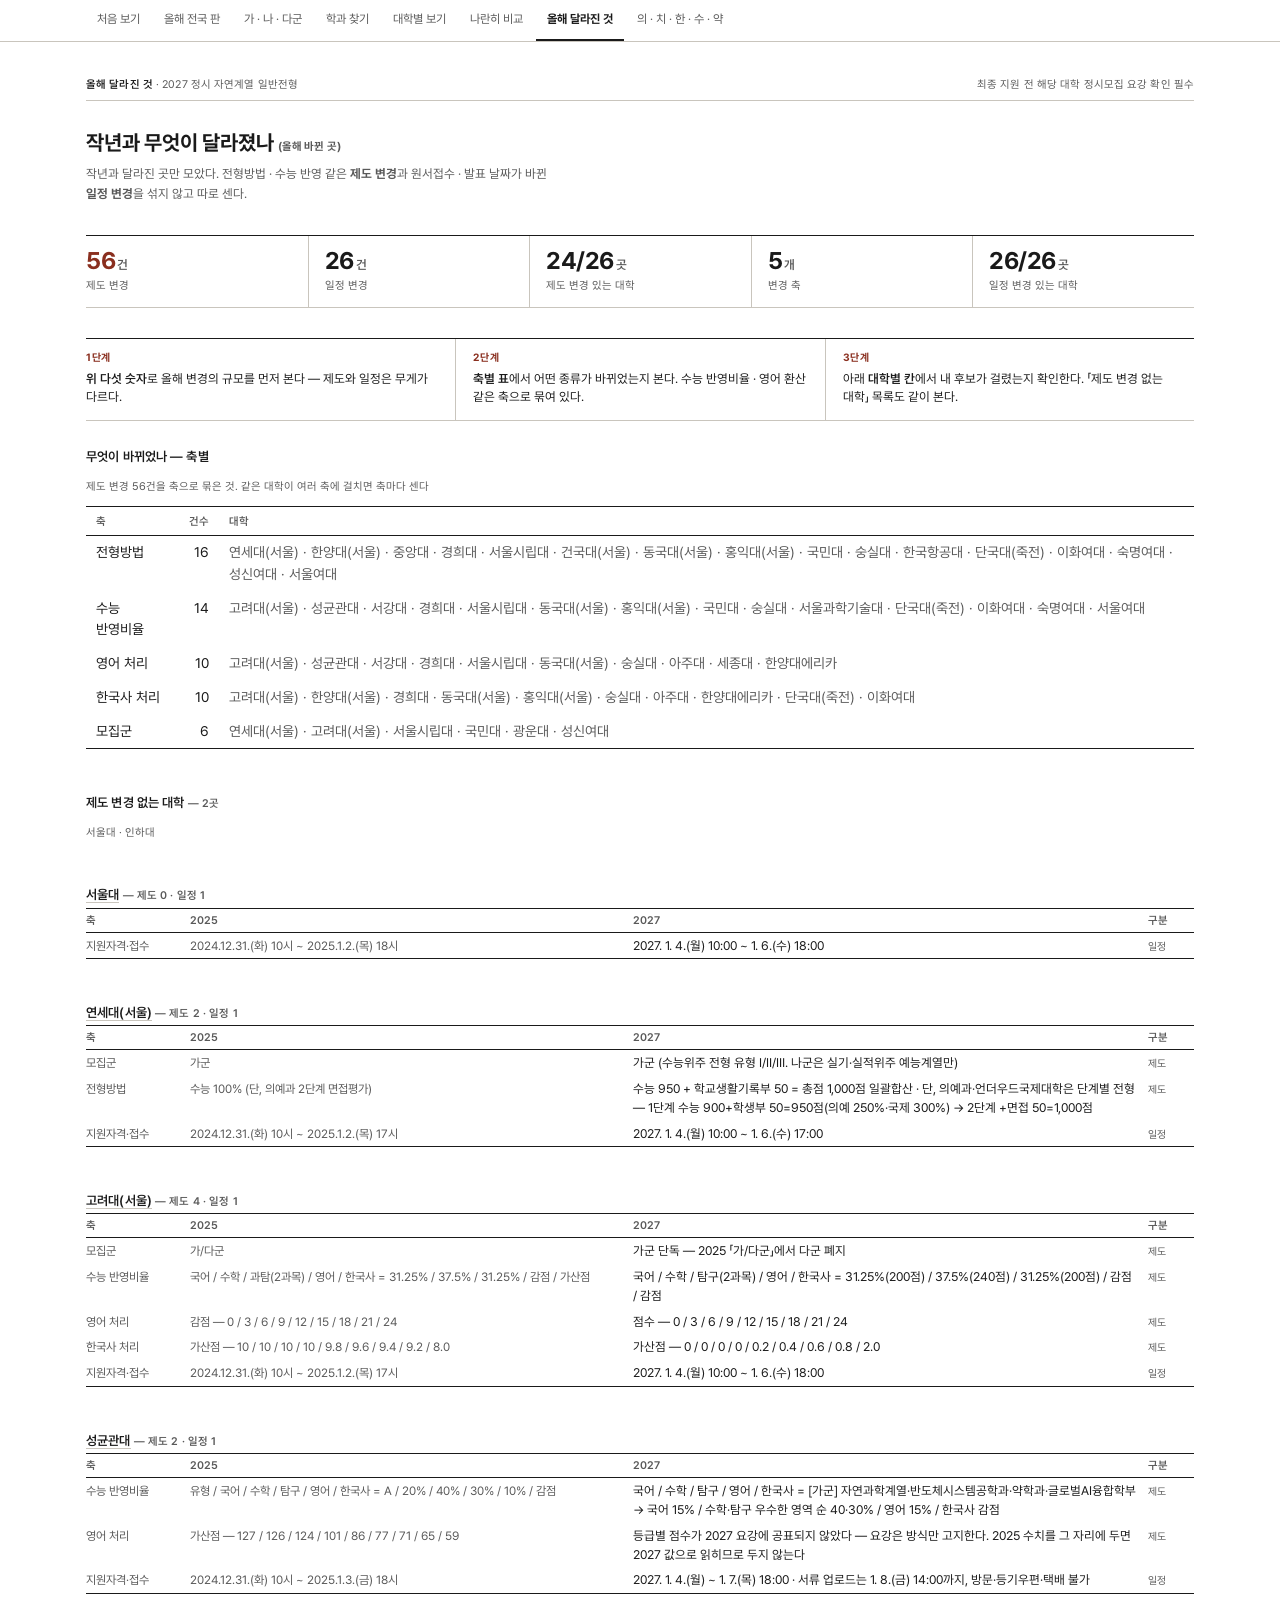
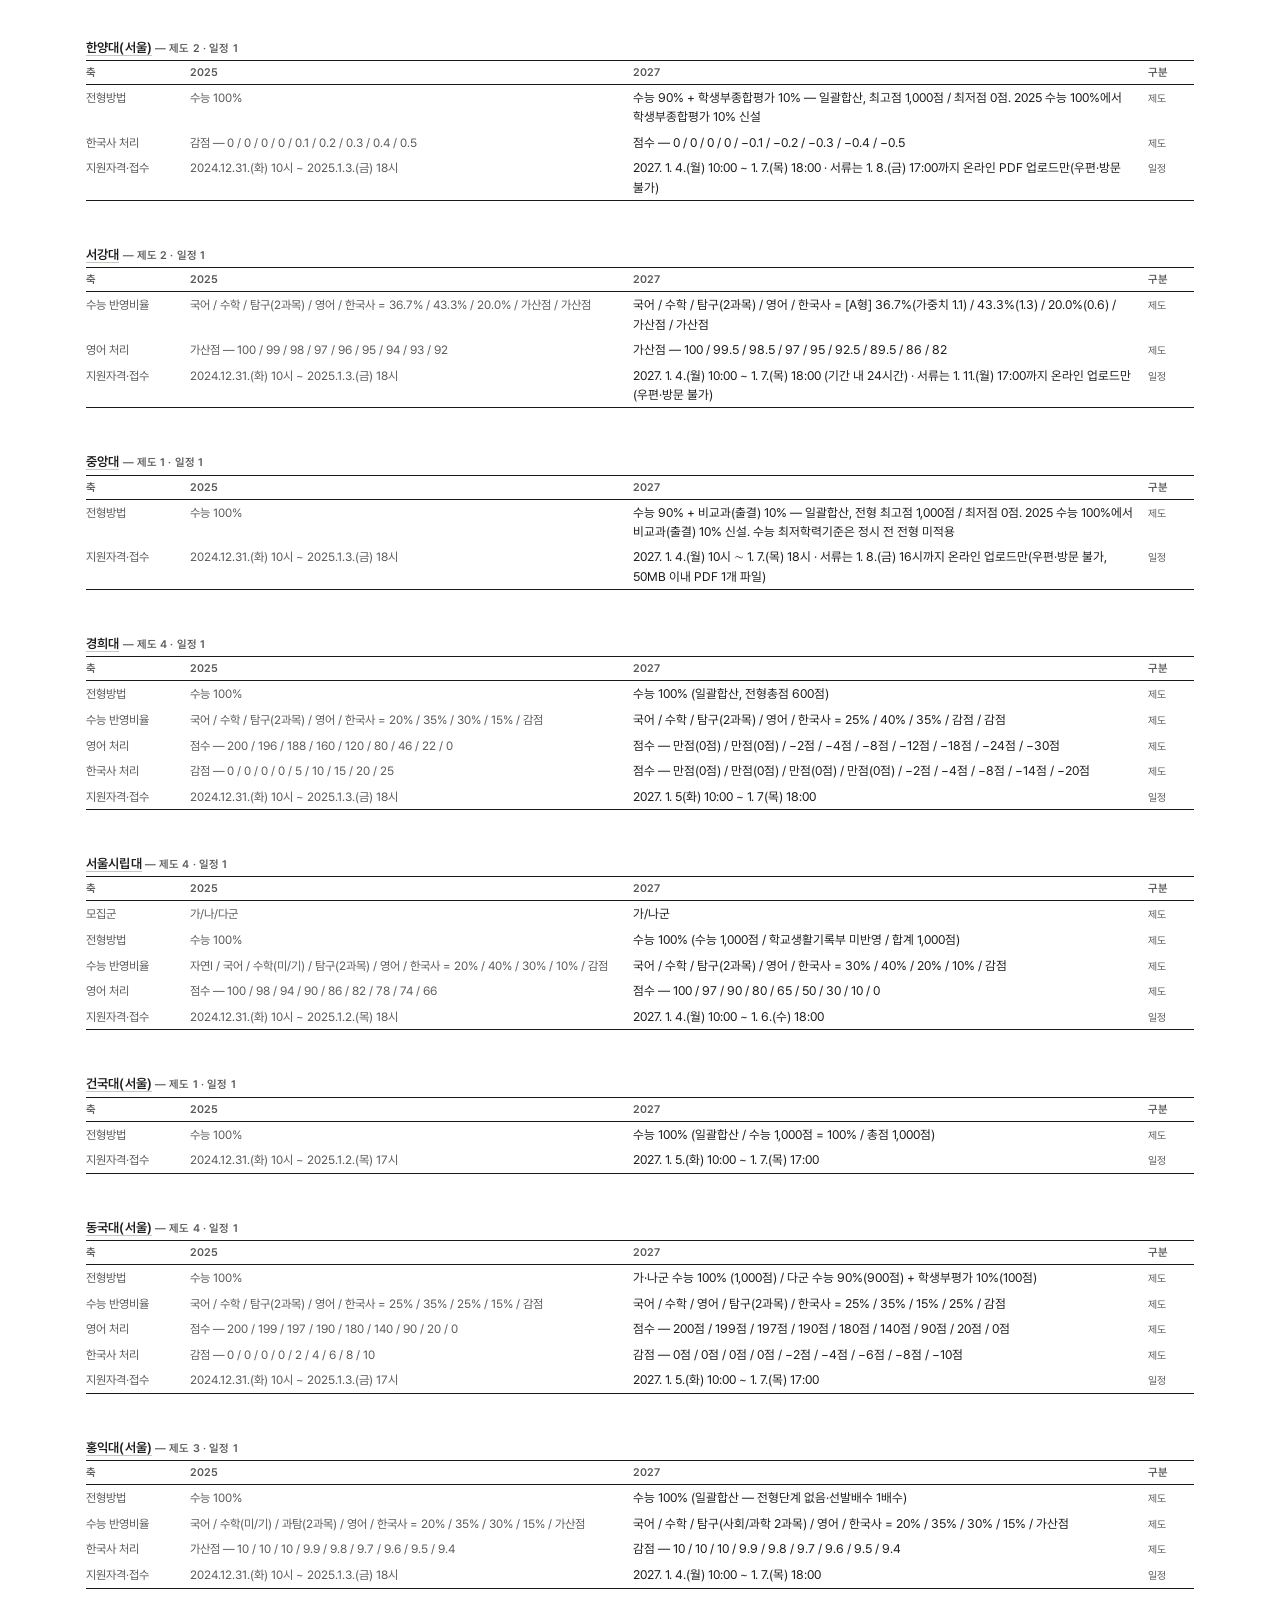
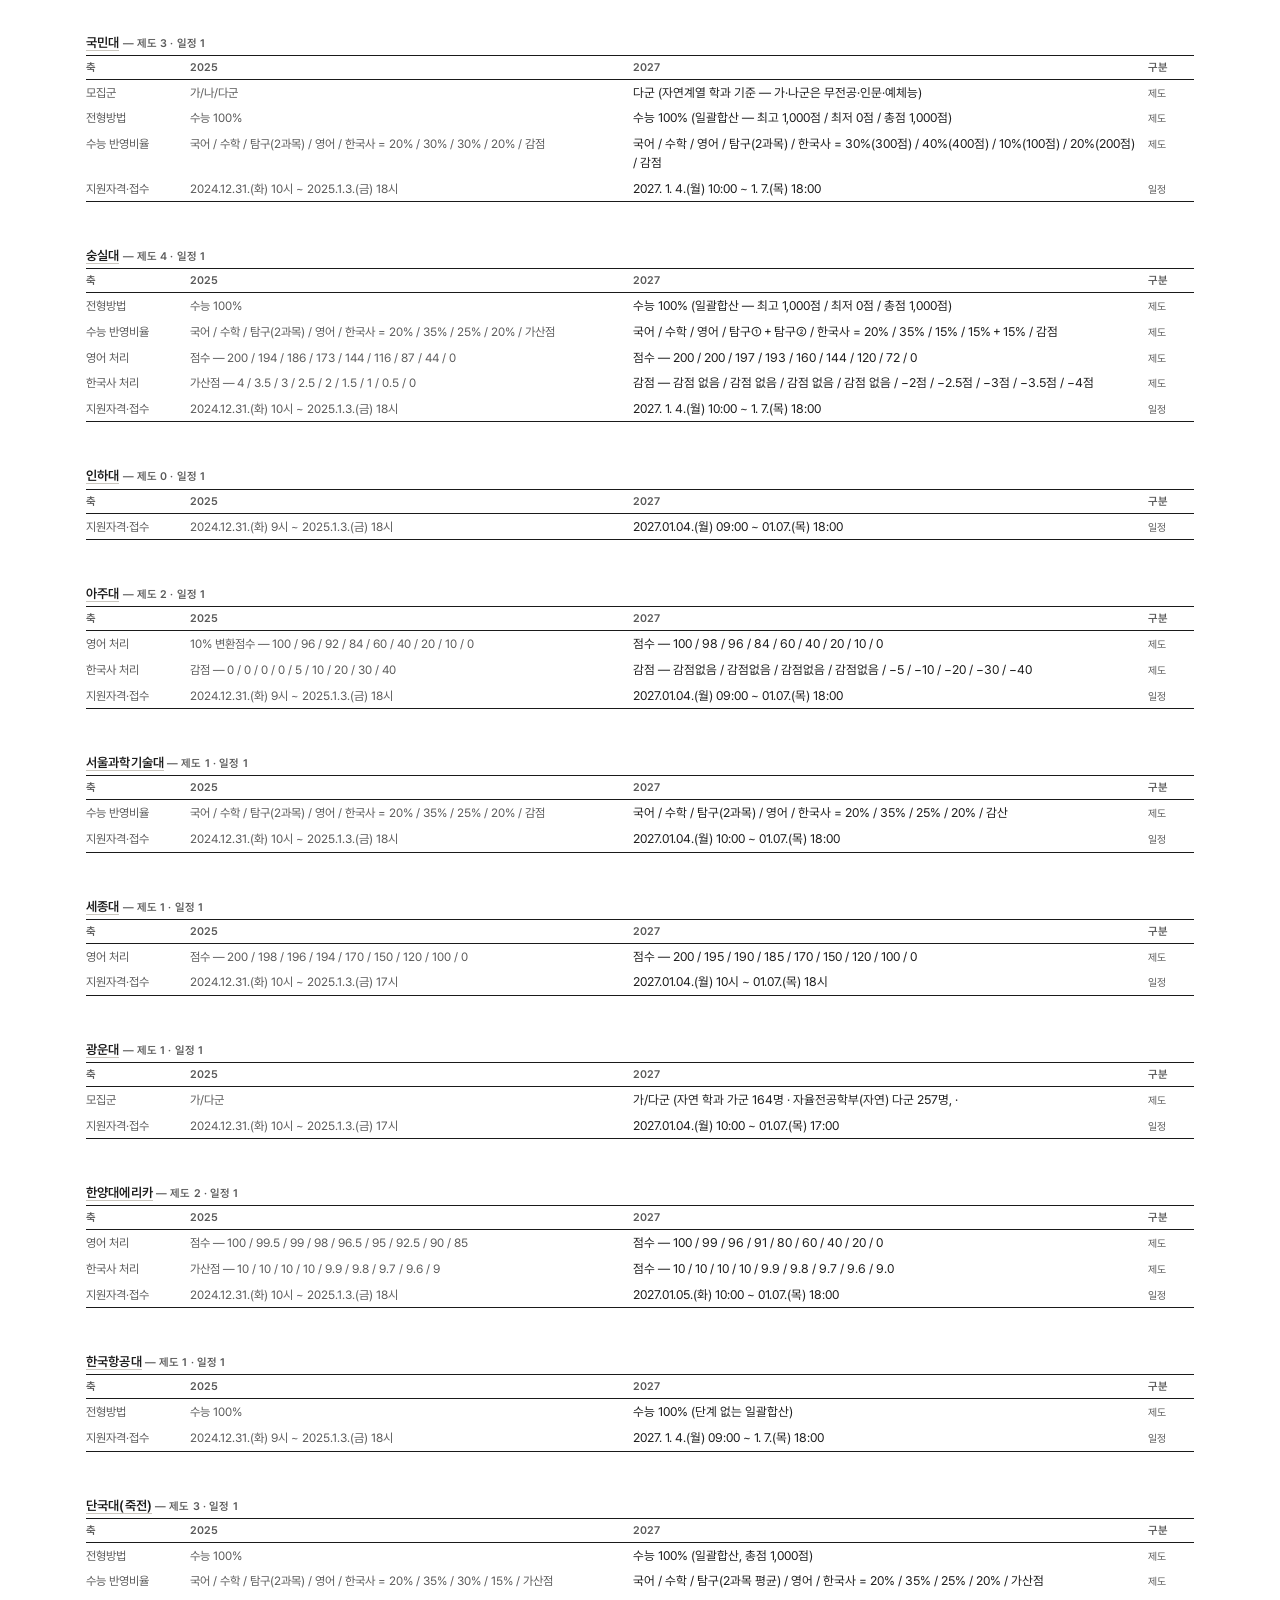
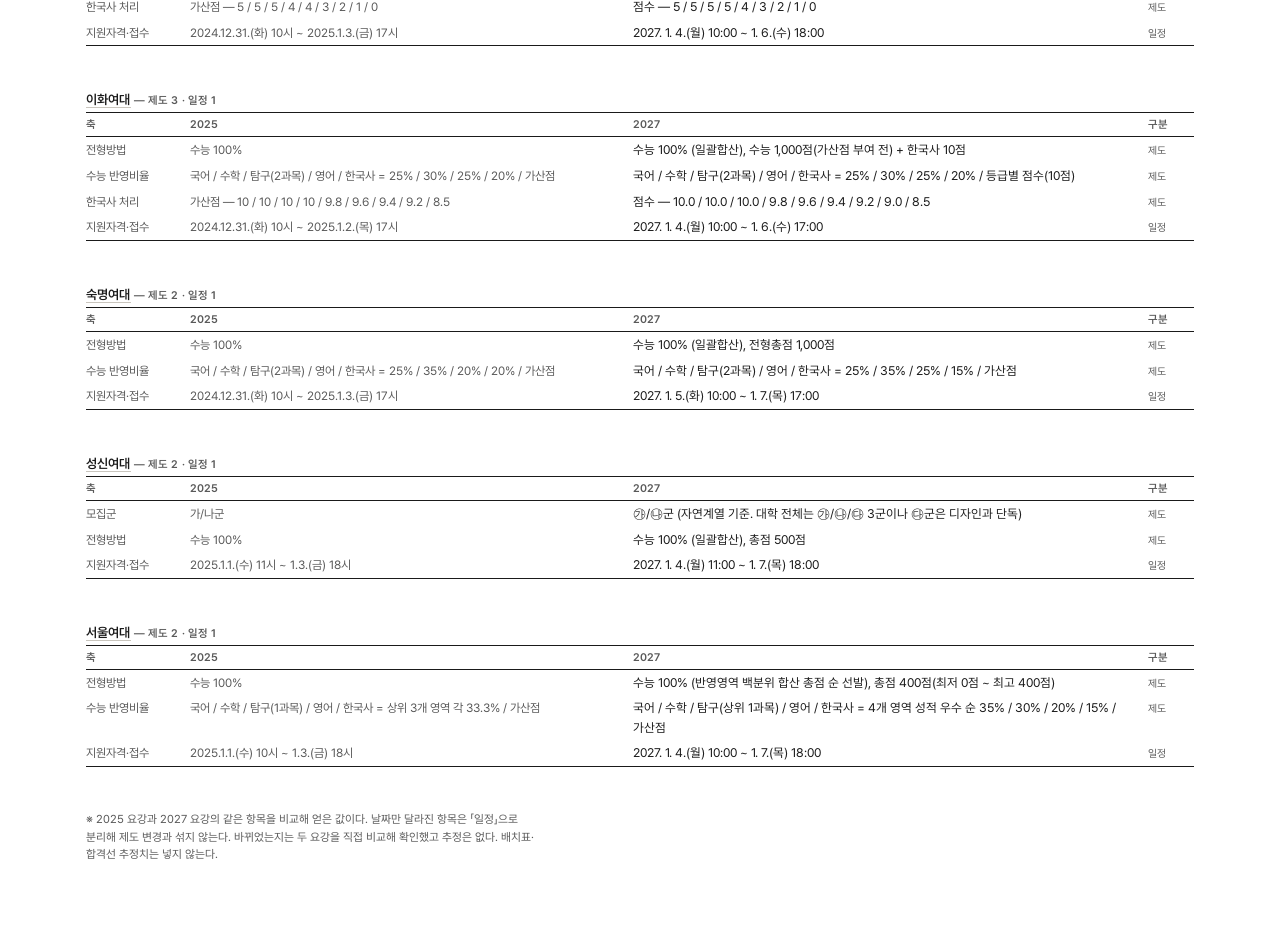
==== changes/index.html @ b8b5b2b8 "copy: 독자 화면 표현을 쉬운 말로 — 맞대·가린다·축·전수·선언값 제거" ====
<!doctype html><html lang="ko"><head><meta charset="utf-8">
<meta name="viewport" content="width=device-width,initial-scale=1">
<title>올해 달라진 것 — 2027 정시 자연계열 일반전형</title>
<meta name="description" content="2027 정시 자연계열 일반전형 — 2025 대비 제도 56건·일정 26건, 대학별로">
<meta name="robots" content="noindex,nofollow,noarchive">

<link rel="icon" href="data:image/svg+xml,<svg%20xmlns='http://www.w3.org/2000/svg'%20viewBox='0%200%2016%2016'><rect%20width='16'%20height='16'%20fill='%23F7F6F3'/><rect%20x='1'%20y='3'%20width='4'%20height='10'%20fill='%231F5D73'/><rect%20x='6'%20y='3'%20width='4'%20height='10'%20fill='%237A3B5E'/><rect%20x='11'%20y='3'%20width='4'%20height='10'%20fill='%236A5A1E'/></svg>">
<link rel="stylesheet" href="../site.css">
</head><body>
<nav class="gnav"><div class="gnav-in"><a href="../index.html">처음 보기</a><a href="../national/index.html">올해 전국 판</a><a href="../gun/index.html">가 · 나 · 다군</a><a href="../units/index.html">학과 찾기</a><a href="../univ/index.html">대학별 보기</a><a href="../compare/index.html">나란히 비교</a><span class="on">올해 달라진 것</span><a href="../medical/index.html">의 · 치 · 한 · 수 · 약</a></div></nav>
<div class="wrap">
<div class="runhead"><span><b>올해 달라진 것</b> · 2027 정시 자연계열 일반전형</span><span>최종 지원 전 해당 대학 정시모집 요강 확인 필수</span></div>
<h1>작년과 무엇이 달라졌나 <span class="mini">(올해 바뀐 곳)</span></h1>
<p class="lede">작년과 달라진 곳만 모았다. 전형방법 · 수능 반영 같은 <b>제도 변경</b>과
원서접수 · 발표 날짜가 바뀐 <b>일정 변경</b>을 섞지 않고 따로 센다.</p>
<div class="kpi"><div class="hot"><div class="n">56<em>건</em></div><div class="k">제도 변경</div></div><div><div class="n">26<em>건</em></div><div class="k">일정 변경</div></div><div><div class="n">24/26<em>곳</em></div><div class="k">제도 변경 있는 대학</div></div><div><div class="n">5<em>개</em></div><div class="k">변경 축</div></div><div><div class="n">26/26<em>곳</em></div><div class="k">일정 변경 있는 대학</div></div></div>
<div class="lead"><div class="st"><div class="no">1단계</div><div class="tx"><b>위 다섯 숫자</b>로 올해 변경의 규모를 먼저 본다 — 제도와 일정은 무게가 다르다.</div></div><div class="st"><div class="no">2단계</div><div class="tx"><b>축별 표</b>에서 어떤 종류가 바뀌었는지 본다. 수능 반영비율 · 영어 환산 같은 축으로 묶여 있다.</div></div><div class="st"><div class="no">3단계</div><div class="tx">아래 <b>대학별 칸</b>에서 내 후보가 걸렸는지 확인한다. 「제도 변경 없는 대학」 목록도 같이 본다.</div></div></div>
<div class="sect"><h2>무엇이 바뀌었나 — 축별</h2>
<p class="mini">제도 변경 56건을 축으로 묶은 것. 같은 대학이 여러 축에 걸치면 축마다 센다</p>
<div class="scroll"><table><thead><tr><th>축</th><th class="num">건수</th><th>대학</th></tr></thead>
<tbody><tr><td>전형방법</td><td class="num">16</td><td class="sub">연세대(서울) · 한양대(서울) · 중앙대 · 경희대 · 서울시립대 · 건국대(서울) · 동국대(서울) · 홍익대(서울) · 국민대 · 숭실대 · 한국항공대 · 단국대(죽전) · 이화여대 · 숙명여대 · 성신여대 · 서울여대</td></tr><tr><td>수능 반영비율</td><td class="num">14</td><td class="sub">고려대(서울) · 성균관대 · 서강대 · 경희대 · 서울시립대 · 동국대(서울) · 홍익대(서울) · 국민대 · 숭실대 · 서울과학기술대 · 단국대(죽전) · 이화여대 · 숙명여대 · 서울여대</td></tr><tr><td>영어 처리</td><td class="num">10</td><td class="sub">고려대(서울) · 성균관대 · 서강대 · 경희대 · 서울시립대 · 동국대(서울) · 숭실대 · 아주대 · 세종대 · 한양대에리카</td></tr><tr><td>한국사 처리</td><td class="num">10</td><td class="sub">고려대(서울) · 한양대(서울) · 경희대 · 동국대(서울) · 홍익대(서울) · 숭실대 · 아주대 · 한양대에리카 · 단국대(죽전) · 이화여대</td></tr><tr><td>모집군</td><td class="num">6</td><td class="sub">연세대(서울) · 고려대(서울) · 서울시립대 · 국민대 · 광운대 · 성신여대</td></tr></tbody></table></div></div>
<div class="sect"><h2>제도 변경 없는 대학 <span class="mini">— 2곳</span></h2>
<p class="mini">서울대 · 인하대</p></div>
<div class="sect" id="01-서울대"><h2><a class="ul" href="../univ/index.html#01-서울대">서울대</a>
<span class="mini">— 제도 0 · 일정 1</span></h2>
<div class="scroll"><table class="ref fix u5"><thead><tr><th>축</th><th>2025</th><th>2027</th><th>구분</th></tr></thead>
<tbody><tr><td class="sub">지원자격·접수</td><td class="d-old">2024.12.31.(화) 10시 ~ 2025.1.2.(목) 18시</td><td class="d-new">2027. 1. 4.(월) 10:00 ~ 1. 6.(수) 18:00</td><td class="kind">일정</td></tr></tbody></table></div></div><div class="sect" id="02-연세대_서울"><h2><a class="ul" href="../univ/index.html#02-연세대_서울">연세대(서울)</a>
<span class="mini">— 제도 2 · 일정 1</span></h2>
<div class="scroll"><table class="ref fix u5"><thead><tr><th>축</th><th>2025</th><th>2027</th><th>구분</th></tr></thead>
<tbody><tr><td class="sub">모집군</td><td class="d-old">가군</td><td class="d-new">가군 (수능위주 전형 유형 Ⅰ/Ⅱ/Ⅲ. 나군은 실기·실적위주 예능계열만)</td><td class="kind">제도</td></tr><tr><td class="sub">전형방법</td><td class="d-old">수능 100% (단, 의예과 2단계 면접평가)</td><td class="d-new">수능 950 + 학교생활기록부 50 = 총점 1,000점 일괄합산 · 단, 의예과·언더우드국제대학은 단계별 전형 — 1단계 수능 900+학생부 50=950점(의예 250%·국제 300%) → 2단계 +면접 50=1,000점</td><td class="kind">제도</td></tr><tr><td class="sub">지원자격·접수</td><td class="d-old">2024.12.31.(화) 10시 ~ 2025.1.2.(목) 17시</td><td class="d-new">2027. 1. 4.(월) 10:00 ~ 1. 6.(수) 17:00</td><td class="kind">일정</td></tr></tbody></table></div></div><div class="sect" id="03-고려대_서울"><h2><a class="ul" href="../univ/index.html#03-고려대_서울">고려대(서울)</a>
<span class="mini">— 제도 4 · 일정 1</span></h2>
<div class="scroll"><table class="ref fix u5"><thead><tr><th>축</th><th>2025</th><th>2027</th><th>구분</th></tr></thead>
<tbody><tr><td class="sub">모집군</td><td class="d-old">가/다군</td><td class="d-new">가군 단독 — 2025 「가/다군」에서 다군 폐지</td><td class="kind">제도</td></tr><tr><td class="sub">수능 반영비율</td><td class="d-old">국어 / 수학 / 과탐(2과목) / 영어 / 한국사 = 31.25% / 37.5% / 31.25% / 감점 / 가산점</td><td class="d-new">국어 / 수학 / 탐구(2과목) / 영어 / 한국사 = 31.25%(200점) / 37.5%(240점) / 31.25%(200점) / 감점 / 감점</td><td class="kind">제도</td></tr><tr><td class="sub">영어 처리</td><td class="d-old">감점 — 0 / 3 / 6 / 9 / 12 / 15 / 18 / 21 / 24</td><td class="d-new">점수 — 0 / 3 / 6 / 9 / 12 / 15 / 18 / 21 / 24</td><td class="kind">제도</td></tr><tr><td class="sub">한국사 처리</td><td class="d-old">가산점 — 10 / 10 / 10 / 10 / 9.8 / 9.6 / 9.4 / 9.2 / 8.0</td><td class="d-new">가산점 — 0 / 0 / 0 / 0 / 0.2 / 0.4 / 0.6 / 0.8 / 2.0</td><td class="kind">제도</td></tr><tr><td class="sub">지원자격·접수</td><td class="d-old">2024.12.31.(화) 10시 ~ 2025.1.2.(목) 17시</td><td class="d-new">2027. 1. 4.(월) 10:00 ~ 1. 6.(수) 18:00</td><td class="kind">일정</td></tr></tbody></table></div></div><div class="sect" id="04-성균관대"><h2><a class="ul" href="../univ/index.html#04-성균관대">성균관대</a>
<span class="mini">— 제도 2 · 일정 1</span></h2>
<div class="scroll"><table class="ref fix u5"><thead><tr><th>축</th><th>2025</th><th>2027</th><th>구분</th></tr></thead>
<tbody><tr><td class="sub">수능 반영비율</td><td class="d-old">유형 / 국어 / 수학 / 탐구 / 영어 / 한국사 = A / 20% / 40% / 30% / 10% / 감점</td><td class="d-new">국어 / 수학 / 탐구 / 영어 / 한국사 = [가군] 자연과학계열·반도체시스템공학과·약학과·글로벌AI융합학부 → 국어 15% / 수학·탐구 우수한 영역 순 40·30% / 영어 15% / 한국사 감점</td><td class="kind">제도</td></tr><tr><td class="sub">영어 처리</td><td class="d-old">가산점 — 127 / 126 / 124 / 101 / 86 / 77 / 71 / 65 / 59</td><td class="d-new">등급별 점수가 2027 요강에 공표되지 않았다 — 요강은 방식만 고지한다. 2025 수치를 그 자리에 두면 2027 값으로 읽히므로 두지 않는다</td><td class="kind">제도</td></tr><tr><td class="sub">지원자격·접수</td><td class="d-old">2024.12.31.(화) 10시 ~ 2025.1.3.(금) 18시</td><td class="d-new">2027. 1. 4.(월) ~ 1. 7.(목) 18:00 · 서류 업로드는 1. 8.(금) 14:00까지, 방문·등기우편·택배 불가</td><td class="kind">일정</td></tr></tbody></table></div></div><div class="sect" id="05-한양대_서울"><h2><a class="ul" href="../univ/index.html#05-한양대_서울">한양대(서울)</a>
<span class="mini">— 제도 2 · 일정 1</span></h2>
<div class="scroll"><table class="ref fix u5"><thead><tr><th>축</th><th>2025</th><th>2027</th><th>구분</th></tr></thead>
<tbody><tr><td class="sub">전형방법</td><td class="d-old">수능 100%</td><td class="d-new">수능 90% + 학생부종합평가 10% — 일괄합산, 최고점 1,000점 / 최저점 0점. 2025 수능 100%에서 학생부종합평가 10% 신설</td><td class="kind">제도</td></tr><tr><td class="sub">한국사 처리</td><td class="d-old">감점 — 0 / 0 / 0 / 0 / 0.1 / 0.2 / 0.3 / 0.4 / 0.5</td><td class="d-new">점수 — 0 / 0 / 0 / 0 / −0.1 / −0.2 / −0.3 / −0.4 / −0.5</td><td class="kind">제도</td></tr><tr><td class="sub">지원자격·접수</td><td class="d-old">2024.12.31.(화) 10시 ~ 2025.1.3.(금) 18시</td><td class="d-new">2027. 1. 4.(월) 10:00 ~ 1. 7.(목) 18:00 · 서류는 1. 8.(금) 17:00까지 온라인 PDF 업로드만(우편·방문 불가)</td><td class="kind">일정</td></tr></tbody></table></div></div><div class="sect" id="06-서강대"><h2><a class="ul" href="../univ/index.html#06-서강대">서강대</a>
<span class="mini">— 제도 2 · 일정 1</span></h2>
<div class="scroll"><table class="ref fix u5"><thead><tr><th>축</th><th>2025</th><th>2027</th><th>구분</th></tr></thead>
<tbody><tr><td class="sub">수능 반영비율</td><td class="d-old">국어 / 수학 / 탐구(2과목) / 영어 / 한국사 = 36.7% / 43.3% / 20.0% / 가산점 / 가산점</td><td class="d-new">국어 / 수학 / 탐구(2과목) / 영어 / 한국사 = [A형] 36.7%(가중치 1.1) / 43.3%(1.3) / 20.0%(0.6) / 가산점 / 가산점</td><td class="kind">제도</td></tr><tr><td class="sub">영어 처리</td><td class="d-old">가산점 — 100 / 99 / 98 / 97 / 96 / 95 / 94 / 93 / 92</td><td class="d-new">가산점 — 100 / 99.5 / 98.5 / 97 / 95 / 92.5 / 89.5 / 86 / 82</td><td class="kind">제도</td></tr><tr><td class="sub">지원자격·접수</td><td class="d-old">2024.12.31.(화) 10시 ~ 2025.1.3.(금) 18시</td><td class="d-new">2027. 1. 4.(월) 10:00 ~ 1. 7.(목) 18:00 (기간 내 24시간) · 서류는 1. 11.(월) 17:00까지 온라인 업로드만(우편·방문 불가)</td><td class="kind">일정</td></tr></tbody></table></div></div><div class="sect" id="07-중앙대"><h2><a class="ul" href="../univ/index.html#07-중앙대">중앙대</a>
<span class="mini">— 제도 1 · 일정 1</span></h2>
<div class="scroll"><table class="ref fix u5"><thead><tr><th>축</th><th>2025</th><th>2027</th><th>구분</th></tr></thead>
<tbody><tr><td class="sub">전형방법</td><td class="d-old">수능 100%</td><td class="d-new">수능 90% + 비교과(출결) 10% — 일괄합산, 전형 최고점 1,000점 / 최저점 0점. 2025 수능 100%에서 비교과(출결) 10% 신설. 수능 최저학력기준은 정시 전 전형 미적용</td><td class="kind">제도</td></tr><tr><td class="sub">지원자격·접수</td><td class="d-old">2024.12.31.(화) 10시 ~ 2025.1.3.(금) 18시</td><td class="d-new">2027. 1. 4.(월) 10시 ∼ 1. 7.(목) 18시 · 서류는 1. 8.(금) 16시까지 온라인 업로드만(우편·방문 불가, 50MB 이내 PDF 1개 파일)</td><td class="kind">일정</td></tr></tbody></table></div></div><div class="sect" id="08-경희대"><h2><a class="ul" href="../univ/index.html#08-경희대">경희대</a>
<span class="mini">— 제도 4 · 일정 1</span></h2>
<div class="scroll"><table class="ref fix u5"><thead><tr><th>축</th><th>2025</th><th>2027</th><th>구분</th></tr></thead>
<tbody><tr><td class="sub">전형방법</td><td class="d-old">수능 100%</td><td class="d-new">수능 100% (일괄합산, 전형총점 600점)</td><td class="kind">제도</td></tr><tr><td class="sub">수능 반영비율</td><td class="d-old">국어 / 수학 / 탐구(2과목) / 영어 / 한국사 = 20% / 35% / 30% / 15% / 감점</td><td class="d-new">국어 / 수학 / 탐구(2과목) / 영어 / 한국사 = 25% / 40% / 35% / 감점 / 감점</td><td class="kind">제도</td></tr><tr><td class="sub">영어 처리</td><td class="d-old">점수 — 200 / 196 / 188 / 160 / 120 / 80 / 46 / 22 / 0</td><td class="d-new">점수 — 만점(0점) / 만점(0점) / −2점 / −4점 / −8점 / −12점 / −18점 / −24점 / −30점</td><td class="kind">제도</td></tr><tr><td class="sub">한국사 처리</td><td class="d-old">감점 — 0 / 0 / 0 / 0 / 5 / 10 / 15 / 20 / 25</td><td class="d-new">점수 — 만점(0점) / 만점(0점) / 만점(0점) / 만점(0점) / −2점 / −4점 / −8점 / −14점 / −20점</td><td class="kind">제도</td></tr><tr><td class="sub">지원자격·접수</td><td class="d-old">2024.12.31.(화) 10시 ~ 2025.1.3.(금) 18시</td><td class="d-new">2027. 1. 5(화) 10:00 ~ 1. 7(목) 18:00</td><td class="kind">일정</td></tr></tbody></table></div></div><div class="sect" id="09-서울시립대"><h2><a class="ul" href="../univ/index.html#09-서울시립대">서울시립대</a>
<span class="mini">— 제도 4 · 일정 1</span></h2>
<div class="scroll"><table class="ref fix u5"><thead><tr><th>축</th><th>2025</th><th>2027</th><th>구분</th></tr></thead>
<tbody><tr><td class="sub">모집군</td><td class="d-old">가/나/다군</td><td class="d-new">가/나군</td><td class="kind">제도</td></tr><tr><td class="sub">전형방법</td><td class="d-old">수능 100%</td><td class="d-new">수능 100% (수능 1,000점 / 학교생활기록부 미반영 / 합계 1,000점)</td><td class="kind">제도</td></tr><tr><td class="sub">수능 반영비율</td><td class="d-old">자연Ⅰ / 국어 / 수학(미/기) / 탐구(2과목) / 영어 / 한국사 = 20% / 40% / 30% / 10% / 감점</td><td class="d-new">국어 / 수학 / 탐구(2과목) / 영어 / 한국사 = 30% / 40% / 20% / 10% / 감점</td><td class="kind">제도</td></tr><tr><td class="sub">영어 처리</td><td class="d-old">점수 — 100 / 98 / 94 / 90 / 86 / 82 / 78 / 74 / 66</td><td class="d-new">점수 — 100 / 97 / 90 / 80 / 65 / 50 / 30 / 10 / 0</td><td class="kind">제도</td></tr><tr><td class="sub">지원자격·접수</td><td class="d-old">2024.12.31.(화) 10시 ~ 2025.1.2.(목) 18시</td><td class="d-new">2027. 1. 4.(월) 10:00 ~ 1. 6.(수) 18:00</td><td class="kind">일정</td></tr></tbody></table></div></div><div class="sect" id="10-건국대_서울"><h2><a class="ul" href="../univ/index.html#10-건국대_서울">건국대(서울)</a>
<span class="mini">— 제도 1 · 일정 1</span></h2>
<div class="scroll"><table class="ref fix u5"><thead><tr><th>축</th><th>2025</th><th>2027</th><th>구분</th></tr></thead>
<tbody><tr><td class="sub">전형방법</td><td class="d-old">수능 100%</td><td class="d-new">수능 100% (일괄합산 / 수능 1,000점 = 100% / 총점 1,000점)</td><td class="kind">제도</td></tr><tr><td class="sub">지원자격·접수</td><td class="d-old">2024.12.31.(화) 10시 ~ 2025.1.2.(목) 17시</td><td class="d-new">2027. 1. 5.(화) 10:00 ~ 1. 7.(목) 17:00</td><td class="kind">일정</td></tr></tbody></table></div></div><div class="sect" id="11-동국대_서울"><h2><a class="ul" href="../univ/index.html#11-동국대_서울">동국대(서울)</a>
<span class="mini">— 제도 4 · 일정 1</span></h2>
<div class="scroll"><table class="ref fix u5"><thead><tr><th>축</th><th>2025</th><th>2027</th><th>구분</th></tr></thead>
<tbody><tr><td class="sub">전형방법</td><td class="d-old">수능 100%</td><td class="d-new">가·나군 수능 100% (1,000점) / 다군 수능 90%(900점) + 학생부평가 10%(100점)</td><td class="kind">제도</td></tr><tr><td class="sub">수능 반영비율</td><td class="d-old">국어 / 수학 / 탐구(2과목) / 영어 / 한국사 = 25% / 35% / 25% / 15% / 감점</td><td class="d-new">국어 / 수학 / 영어 / 탐구(2과목) / 한국사 = 25% / 35% / 15% / 25% / 감점</td><td class="kind">제도</td></tr><tr><td class="sub">영어 처리</td><td class="d-old">점수 — 200 / 199 / 197 / 190 / 180 / 140 / 90 / 20 / 0</td><td class="d-new">점수 — 200점 / 199점 / 197점 / 190점 / 180점 / 140점 / 90점 / 20점 / 0점</td><td class="kind">제도</td></tr><tr><td class="sub">한국사 처리</td><td class="d-old">감점 — 0 / 0 / 0 / 0 / 2 / 4 / 6 / 8 / 10</td><td class="d-new">감점 — 0점 / 0점 / 0점 / 0점 / −2점 / −4점 / −6점 / −8점 / −10점</td><td class="kind">제도</td></tr><tr><td class="sub">지원자격·접수</td><td class="d-old">2024.12.31.(화) 10시 ~ 2025.1.3.(금) 17시</td><td class="d-new">2027. 1. 5.(화) 10:00 ~ 1. 7.(목) 17:00</td><td class="kind">일정</td></tr></tbody></table></div></div><div class="sect" id="12-홍익대_서울"><h2><a class="ul" href="../univ/index.html#12-홍익대_서울">홍익대(서울)</a>
<span class="mini">— 제도 3 · 일정 1</span></h2>
<div class="scroll"><table class="ref fix u5"><thead><tr><th>축</th><th>2025</th><th>2027</th><th>구분</th></tr></thead>
<tbody><tr><td class="sub">전형방법</td><td class="d-old">수능 100%</td><td class="d-new">수능 100% (일괄합산 — 전형단계 없음·선발배수 1배수)</td><td class="kind">제도</td></tr><tr><td class="sub">수능 반영비율</td><td class="d-old">국어 / 수학(미/기) / 과탐(2과목) / 영어 / 한국사 = 20% / 35% / 30% / 15% / 가산점</td><td class="d-new">국어 / 수학 / 탐구(사회/과학 2과목) / 영어 / 한국사 = 20% / 35% / 30% / 15% / 가산점</td><td class="kind">제도</td></tr><tr><td class="sub">한국사 처리</td><td class="d-old">가산점 — 10 / 10 / 10 / 9.9 / 9.8 / 9.7 / 9.6 / 9.5 / 9.4</td><td class="d-new">감점 — 10 / 10 / 10 / 9.9 / 9.8 / 9.7 / 9.6 / 9.5 / 9.4</td><td class="kind">제도</td></tr><tr><td class="sub">지원자격·접수</td><td class="d-old">2024.12.31.(화) 10시 ~ 2025.1.3.(금) 18시</td><td class="d-new">2027. 1. 4.(월) 10:00 ~ 1. 7.(목) 18:00</td><td class="kind">일정</td></tr></tbody></table></div></div><div class="sect" id="13-국민대"><h2><a class="ul" href="../univ/index.html#13-국민대">국민대</a>
<span class="mini">— 제도 3 · 일정 1</span></h2>
<div class="scroll"><table class="ref fix u5"><thead><tr><th>축</th><th>2025</th><th>2027</th><th>구분</th></tr></thead>
<tbody><tr><td class="sub">모집군</td><td class="d-old">가/나/다군</td><td class="d-new">다군 (자연계열 학과 기준 — 가·나군은 무전공·인문·예체능)</td><td class="kind">제도</td></tr><tr><td class="sub">전형방법</td><td class="d-old">수능 100%</td><td class="d-new">수능 100% (일괄합산 — 최고 1,000점 / 최저 0점 / 총점 1,000점)</td><td class="kind">제도</td></tr><tr><td class="sub">수능 반영비율</td><td class="d-old">국어 / 수학 / 탐구(2과목) / 영어 / 한국사 = 20% / 30% / 30% / 20% / 감점</td><td class="d-new">국어 / 수학 / 영어 / 탐구(2과목) / 한국사 = 30%(300점) / 40%(400점) / 10%(100점) / 20%(200점) / 감점</td><td class="kind">제도</td></tr><tr><td class="sub">지원자격·접수</td><td class="d-old">2024.12.31.(화) 10시 ~ 2025.1.3.(금) 18시</td><td class="d-new">2027. 1. 4.(월) 10:00 ~ 1. 7.(목) 18:00</td><td class="kind">일정</td></tr></tbody></table></div></div><div class="sect" id="14-숭실대"><h2><a class="ul" href="../univ/index.html#14-숭실대">숭실대</a>
<span class="mini">— 제도 4 · 일정 1</span></h2>
<div class="scroll"><table class="ref fix u5"><thead><tr><th>축</th><th>2025</th><th>2027</th><th>구분</th></tr></thead>
<tbody><tr><td class="sub">전형방법</td><td class="d-old">수능 100%</td><td class="d-new">수능 100% (일괄합산 — 최고 1,000점 / 최저 0점 / 총점 1,000점)</td><td class="kind">제도</td></tr><tr><td class="sub">수능 반영비율</td><td class="d-old">국어 / 수학 / 탐구(2과목) / 영어 / 한국사 = 20% / 35% / 25% / 20% / 가산점</td><td class="d-new">국어 / 수학 / 영어 / 탐구①＋탐구② / 한국사 = 20% / 35% / 15% / 15%＋15% / 감점</td><td class="kind">제도</td></tr><tr><td class="sub">영어 처리</td><td class="d-old">점수 — 200 / 194 / 186 / 173 / 144 / 116 / 87 / 44 / 0</td><td class="d-new">점수 — 200 / 200 / 197 / 193 / 160 / 144 / 120 / 72 / 0</td><td class="kind">제도</td></tr><tr><td class="sub">한국사 처리</td><td class="d-old">가산점 — 4 / 3.5 / 3 / 2.5 / 2 / 1.5 / 1 / 0.5 / 0</td><td class="d-new">감점 — 감점 없음 / 감점 없음 / 감점 없음 / 감점 없음 / −2점 / −2.5점 / −3점 / −3.5점 / −4점</td><td class="kind">제도</td></tr><tr><td class="sub">지원자격·접수</td><td class="d-old">2024.12.31.(화) 10시 ~ 2025.1.3.(금) 18시</td><td class="d-new">2027. 1. 4.(월) 10:00 ~ 1. 7.(목) 18:00</td><td class="kind">일정</td></tr></tbody></table></div></div><div class="sect" id="15-인하대"><h2><a class="ul" href="../univ/index.html#15-인하대">인하대</a>
<span class="mini">— 제도 0 · 일정 1</span></h2>
<div class="scroll"><table class="ref fix u5"><thead><tr><th>축</th><th>2025</th><th>2027</th><th>구분</th></tr></thead>
<tbody><tr><td class="sub">지원자격·접수</td><td class="d-old">2024.12.31.(화) 9시 ~ 2025.1.3.(금) 18시</td><td class="d-new">2027.01.04.(월) 09:00 ~ 01.07.(목) 18:00</td><td class="kind">일정</td></tr></tbody></table></div></div><div class="sect" id="16-아주대"><h2><a class="ul" href="../univ/index.html#16-아주대">아주대</a>
<span class="mini">— 제도 2 · 일정 1</span></h2>
<div class="scroll"><table class="ref fix u5"><thead><tr><th>축</th><th>2025</th><th>2027</th><th>구분</th></tr></thead>
<tbody><tr><td class="sub">영어 처리</td><td class="d-old">10% 변환점수 — 100 / 96 / 92 / 84 / 60 / 40 / 20 / 10 / 0</td><td class="d-new">점수 — 100 / 98 / 96 / 84 / 60 / 40 / 20 / 10 / 0</td><td class="kind">제도</td></tr><tr><td class="sub">한국사 처리</td><td class="d-old">감점 — 0 / 0 / 0 / 0 / 5 / 10 / 20 / 30 / 40</td><td class="d-new">감점 — 감점없음 / 감점없음 / 감점없음 / 감점없음 / −5 / −10 / −20 / −30 / −40</td><td class="kind">제도</td></tr><tr><td class="sub">지원자격·접수</td><td class="d-old">2024.12.31.(화) 9시 ~ 2025.1.3.(금) 18시</td><td class="d-new">2027.01.04.(월) 09:00 ~ 01.07.(목) 18:00</td><td class="kind">일정</td></tr></tbody></table></div></div><div class="sect" id="17-서울과학기술대"><h2><a class="ul" href="../univ/index.html#17-서울과학기술대">서울과학기술대</a>
<span class="mini">— 제도 1 · 일정 1</span></h2>
<div class="scroll"><table class="ref fix u5"><thead><tr><th>축</th><th>2025</th><th>2027</th><th>구분</th></tr></thead>
<tbody><tr><td class="sub">수능 반영비율</td><td class="d-old">국어 / 수학 / 탐구(2과목) / 영어 / 한국사 = 20% / 35% / 25% / 20% / 감점</td><td class="d-new">국어 / 수학 / 탐구(2과목) / 영어 / 한국사 = 20% / 35% / 25% / 20% / 감산</td><td class="kind">제도</td></tr><tr><td class="sub">지원자격·접수</td><td class="d-old">2024.12.31.(화) 10시 ~ 2025.1.3.(금) 18시</td><td class="d-new">2027.01.04.(월) 10:00 ~ 01.07.(목) 18:00</td><td class="kind">일정</td></tr></tbody></table></div></div><div class="sect" id="18-세종대"><h2><a class="ul" href="../univ/index.html#18-세종대">세종대</a>
<span class="mini">— 제도 1 · 일정 1</span></h2>
<div class="scroll"><table class="ref fix u5"><thead><tr><th>축</th><th>2025</th><th>2027</th><th>구분</th></tr></thead>
<tbody><tr><td class="sub">영어 처리</td><td class="d-old">점수 — 200 / 198 / 196 / 194 / 170 / 150 / 120 / 100 / 0</td><td class="d-new">점수 — 200 / 195 / 190 / 185 / 170 / 150 / 120 / 100 / 0</td><td class="kind">제도</td></tr><tr><td class="sub">지원자격·접수</td><td class="d-old">2024.12.31.(화) 10시 ~ 2025.1.3.(금) 17시</td><td class="d-new">2027.01.04.(월) 10시 ~ 01.07.(목) 18시</td><td class="kind">일정</td></tr></tbody></table></div></div><div class="sect" id="19-광운대"><h2><a class="ul" href="../univ/index.html#19-광운대">광운대</a>
<span class="mini">— 제도 1 · 일정 1</span></h2>
<div class="scroll"><table class="ref fix u5"><thead><tr><th>축</th><th>2025</th><th>2027</th><th>구분</th></tr></thead>
<tbody><tr><td class="sub">모집군</td><td class="d-old">가/다군</td><td class="d-new">가/다군 (자연 학과 가군 164명 · 자율전공학부(자연) 다군 257명, ·</td><td class="kind">제도</td></tr><tr><td class="sub">지원자격·접수</td><td class="d-old">2024.12.31.(화) 10시 ~ 2025.1.3.(금) 17시</td><td class="d-new">2027.01.04.(월) 10:00 ~ 01.07.(목) 17:00</td><td class="kind">일정</td></tr></tbody></table></div></div><div class="sect" id="20-한양대에리카"><h2><a class="ul" href="../univ/index.html#20-한양대에리카">한양대에리카</a>
<span class="mini">— 제도 2 · 일정 1</span></h2>
<div class="scroll"><table class="ref fix u5"><thead><tr><th>축</th><th>2025</th><th>2027</th><th>구분</th></tr></thead>
<tbody><tr><td class="sub">영어 처리</td><td class="d-old">점수 — 100 / 99.5 / 99 / 98 / 96.5 / 95 / 92.5 / 90 / 85</td><td class="d-new">점수 — 100 / 99 / 96 / 91 / 80 / 60 / 40 / 20 / 0</td><td class="kind">제도</td></tr><tr><td class="sub">한국사 처리</td><td class="d-old">가산점 — 10 / 10 / 10 / 10 / 9.9 / 9.8 / 9.7 / 9.6 / 9</td><td class="d-new">점수 — 10 / 10 / 10 / 10 / 9.9 / 9.8 / 9.7 / 9.6 / 9.0</td><td class="kind">제도</td></tr><tr><td class="sub">지원자격·접수</td><td class="d-old">2024.12.31.(화) 10시 ~ 2025.1.3.(금) 18시</td><td class="d-new">2027.01.05.(화) 10:00 ~ 01.07.(목) 18:00</td><td class="kind">일정</td></tr></tbody></table></div></div><div class="sect" id="21-한국항공대"><h2><a class="ul" href="../univ/index.html#21-한국항공대">한국항공대</a>
<span class="mini">— 제도 1 · 일정 1</span></h2>
<div class="scroll"><table class="ref fix u5"><thead><tr><th>축</th><th>2025</th><th>2027</th><th>구분</th></tr></thead>
<tbody><tr><td class="sub">전형방법</td><td class="d-old">수능 100%</td><td class="d-new">수능 100% (단계 없는 일괄합산)</td><td class="kind">제도</td></tr><tr><td class="sub">지원자격·접수</td><td class="d-old">2024.12.31.(화) 9시 ~ 2025.1.3.(금) 18시</td><td class="d-new">2027. 1. 4.(월) 09:00 ~ 1. 7.(목) 18:00</td><td class="kind">일정</td></tr></tbody></table></div></div><div class="sect" id="22-단국대_죽전"><h2><a class="ul" href="../univ/index.html#22-단국대_죽전">단국대(죽전)</a>
<span class="mini">— 제도 3 · 일정 1</span></h2>
<div class="scroll"><table class="ref fix u5"><thead><tr><th>축</th><th>2025</th><th>2027</th><th>구분</th></tr></thead>
<tbody><tr><td class="sub">전형방법</td><td class="d-old">수능 100%</td><td class="d-new">수능 100% (일괄합산, 총점 1,000점)</td><td class="kind">제도</td></tr><tr><td class="sub">수능 반영비율</td><td class="d-old">국어 / 수학 / 탐구(2과목) / 영어 / 한국사 = 20% / 35% / 30% / 15% / 가산점</td><td class="d-new">국어 / 수학 / 탐구(2과목 평균) / 영어 / 한국사 = 20% / 35% / 25% / 20% / 가산점</td><td class="kind">제도</td></tr><tr><td class="sub">한국사 처리</td><td class="d-old">가산점 — 5 / 5 / 5 / 4 / 4 / 3 / 2 / 1 / 0</td><td class="d-new">점수 — 5 / 5 / 5 / 5 / 4 / 3 / 2 / 1 / 0</td><td class="kind">제도</td></tr><tr><td class="sub">지원자격·접수</td><td class="d-old">2024.12.31.(화) 10시 ~ 2025.1.3.(금) 17시</td><td class="d-new">2027. 1. 4.(월) 10:00 ~ 1. 6.(수) 18:00</td><td class="kind">일정</td></tr></tbody></table></div></div><div class="sect" id="23-이화여대"><h2><a class="ul" href="../univ/index.html#23-이화여대">이화여대</a>
<span class="mini">— 제도 3 · 일정 1</span></h2>
<div class="scroll"><table class="ref fix u5"><thead><tr><th>축</th><th>2025</th><th>2027</th><th>구분</th></tr></thead>
<tbody><tr><td class="sub">전형방법</td><td class="d-old">수능 100%</td><td class="d-new">수능 100% (일괄합산), 수능 1,000점(가산점 부여 전) + 한국사 10점</td><td class="kind">제도</td></tr><tr><td class="sub">수능 반영비율</td><td class="d-old">국어 / 수학 / 탐구(2과목) / 영어 / 한국사 = 25% / 30% / 25% / 20% / 가산점</td><td class="d-new">국어 / 수학 / 탐구(2과목) / 영어 / 한국사 = 25% / 30% / 25% / 20% / 등급별 점수(10점)</td><td class="kind">제도</td></tr><tr><td class="sub">한국사 처리</td><td class="d-old">가산점 — 10 / 10 / 10 / 10 / 9.8 / 9.6 / 9.4 / 9.2 / 8.5</td><td class="d-new">점수 — 10.0 / 10.0 / 10.0 / 9.8 / 9.6 / 9.4 / 9.2 / 9.0 / 8.5</td><td class="kind">제도</td></tr><tr><td class="sub">지원자격·접수</td><td class="d-old">2024.12.31.(화) 10시 ~ 2025.1.2.(목) 17시</td><td class="d-new">2027. 1. 4.(월) 10:00 ~ 1. 6.(수) 17:00</td><td class="kind">일정</td></tr></tbody></table></div></div><div class="sect" id="24-숙명여대"><h2><a class="ul" href="../univ/index.html#24-숙명여대">숙명여대</a>
<span class="mini">— 제도 2 · 일정 1</span></h2>
<div class="scroll"><table class="ref fix u5"><thead><tr><th>축</th><th>2025</th><th>2027</th><th>구분</th></tr></thead>
<tbody><tr><td class="sub">전형방법</td><td class="d-old">수능 100%</td><td class="d-new">수능 100% (일괄합산), 전형총점 1,000점</td><td class="kind">제도</td></tr><tr><td class="sub">수능 반영비율</td><td class="d-old">국어 / 수학 / 탐구(2과목) / 영어 / 한국사 = 25% / 35% / 20% / 20% / 가산점</td><td class="d-new">국어 / 수학 / 탐구(2과목) / 영어 / 한국사 = 25% / 35% / 25% / 15% / 가산점</td><td class="kind">제도</td></tr><tr><td class="sub">지원자격·접수</td><td class="d-old">2024.12.31.(화) 10시 ~ 2025.1.3.(금) 17시</td><td class="d-new">2027. 1. 5.(화) 10:00 ~ 1. 7.(목) 17:00</td><td class="kind">일정</td></tr></tbody></table></div></div><div class="sect" id="25-성신여대"><h2><a class="ul" href="../univ/index.html#25-성신여대">성신여대</a>
<span class="mini">— 제도 2 · 일정 1</span></h2>
<div class="scroll"><table class="ref fix u5"><thead><tr><th>축</th><th>2025</th><th>2027</th><th>구분</th></tr></thead>
<tbody><tr><td class="sub">모집군</td><td class="d-old">가/나군</td><td class="d-new">㉮/㉯군 (자연계열 기준. 대학 전체는 ㉮/㉯/㉰ 3군이나 ㉰군은 디자인과 단독)</td><td class="kind">제도</td></tr><tr><td class="sub">전형방법</td><td class="d-old">수능 100%</td><td class="d-new">수능 100% (일괄합산), 총점 500점</td><td class="kind">제도</td></tr><tr><td class="sub">지원자격·접수</td><td class="d-old">2025.1.1.(수) 11시 ~ 1.3.(금) 18시</td><td class="d-new">2027. 1. 4.(월) 11:00 ~ 1. 7.(목) 18:00</td><td class="kind">일정</td></tr></tbody></table></div></div><div class="sect" id="26-서울여대"><h2><a class="ul" href="../univ/index.html#26-서울여대">서울여대</a>
<span class="mini">— 제도 2 · 일정 1</span></h2>
<div class="scroll"><table class="ref fix u5"><thead><tr><th>축</th><th>2025</th><th>2027</th><th>구분</th></tr></thead>
<tbody><tr><td class="sub">전형방법</td><td class="d-old">수능 100%</td><td class="d-new">수능 100% (반영영역 백분위 합산 총점 순 선발), 총점 400점(최저 0점 ~ 최고 400점)</td><td class="kind">제도</td></tr><tr><td class="sub">수능 반영비율</td><td class="d-old">국어 / 수학 / 탐구(1과목) / 영어 / 한국사 = 상위 3개 영역 각 33.3% / 가산점</td><td class="d-new">국어 / 수학 / 탐구(상위 1과목) / 영어 / 한국사 = 4개 영역 성적 우수 순 35% / 30% / 20% / 15% / 가산점</td><td class="kind">제도</td></tr><tr><td class="sub">지원자격·접수</td><td class="d-old">2025.1.1.(수) 10시 ~ 1.3.(금) 18시</td><td class="d-new">2027. 1. 4.(월) 10:00 ~ 1. 7.(목) 18:00</td><td class="kind">일정</td></tr></tbody></table></div></div>
<p class="note">※ 2025 요강과 2027 요강의 같은 항목을 비교해 얻은 값이다. 날짜만 달라진 항목은
「일정」으로 분리해 제도 변경과 섞지 않는다. 바뀌었는지는 두 요강을 직접 비교해 확인했고
추정은 없다. 배치표·합격선 추정치는 넣지 않는다.</p>
</div></body></html>
---- site.css ----
/* 묶음 안에서 끝난다 — 배포를 접고 HTML 파일로 돌렸으므로 외부 CDN 을 쓰지 않는다.
   @font-face 의 url() 은 이 CSS 파일 기준으로 풀리므로 전 페이지가 같이 따라온다. */
@font-face{font-family:Pretendard;font-style:normal;font-weight:400;font-display:swap;
src:url(fonts/Pretendard-Regular.subset.woff2) format('woff2')}
@font-face{font-family:Pretendard;font-style:normal;font-weight:600;font-display:swap;
src:url(fonts/Pretendard-SemiBold.subset.woff2) format('woff2')}
@font-face{font-family:Pretendard;font-style:normal;font-weight:700;font-display:swap;
src:url(fonts/Pretendard-Bold.subset.woff2) format('woff2')}
:root{--ink:#1A1A1A;--sub:#595959;--rule:#C9C5BD;--paper:#FFF;
--g0:#1F5D73;--g1:#7A3B5E;--g2:#6A5A1E;--wash:#F7F6F3;--wash2:#EFEDE8;
--accent:#8A2F1F}
*{box-sizing:border-box}
html,body{margin:0;background:var(--paper);color:var(--ink)}
body{font-family:Pretendard,'Apple SD Gothic Neo','Malgun Gothic',sans-serif;
font-size:14px;line-height:1.55;word-break:keep-all;
font-variant-numeric:lining-nums tabular-nums;
-webkit-font-smoothing:antialiased}
.wrap{max-width:1180px;margin:0 auto;padding:34px 36px 64px}
.runhead{display:flex;justify-content:space-between;gap:20px;align-items:baseline;
font-size:11px;letter-spacing:.01em;color:var(--sub);
border-bottom:1px solid var(--rule);padding-bottom:7px;margin-bottom:26px}
.runhead b{font-weight:600;color:var(--ink)}
h1{font-size:21px;font-weight:650;letter-spacing:-.01em;margin:0 0 5px}
.lede{color:var(--sub);font-size:12.5px;margin:0 0 32px;max-width:66ch}
h2{font-size:13px;font-weight:600;letter-spacing:.01em;margin:0 0 2px}
table{border-collapse:collapse;width:100%;border:0;border-top:1.5px solid var(--ink)}
caption{text-align:left;caption-side:top}
th,td{border:0;padding:6px 10px;text-align:left;vertical-align:baseline}
thead th{border-bottom:1px solid var(--ink);font-weight:600;
font-size:11px;color:var(--sub);padding-bottom:5px}
tbody tr:last-child td{border-bottom:1.5px solid var(--ink)}
.num{text-align:right}
.sub{color:var(--sub)}
.mini{font-size:11px;color:var(--sub)}
.note{font-size:11.5px;color:var(--sub);margin-top:9px;max-width:64ch}
.fn{list-style:none;margin:10px 0 0;padding:0;font-size:11px;color:var(--sub);max-width:96ch}
.fn li{margin:2px 0;text-indent:-1.4em;padding-left:1.4em}
.g0{color:var(--g0)}.g1{color:var(--g1)}.g2{color:var(--g2)}
.chip{display:inline-block;width:8px;height:8px;margin-right:6px;
vertical-align:1px;border-radius:1px}
/* 군 색은 칩에 붙을 때만 면을 칠한다. 맨 `.c0` 로 두면 같은 이름을 쓴 다른
   칸이 통째로 칠해진다 — 실제로 핵심 숫자 칸이 색면이 됐다. */
.chip.c0{background:var(--g0)}.chip.c1{background:var(--g1)}
.chip.c2{background:var(--g2)}
.cols{display:grid;grid-template-columns:repeat(3,1fr);gap:34px;margin-bottom:46px}
.gunhead{display:flex;align-items:baseline;justify-content:space-between;
margin-bottom:9px;padding-bottom:0}
.gunname{font-size:16px;font-weight:650;letter-spacing:-.01em}
.gunstat{font-size:11.5px;color:var(--sub)}
.sect{margin-bottom:44px}
.digest{margin:3px 0 0;padding:0;list-style:none}
.digest li{font-size:11.5px;color:var(--sub);line-height:1.5}
.cmp th.lab,.cmp td.lab{width:118px;color:var(--sub);font-size:11.5px;
font-weight:400;padding-left:0}
.cmp td{border-bottom:1px solid #EDEBE6;font-size:12.5px}
.cmp tbody tr:last-child td{border-bottom:1.5px solid var(--ink)}
.cmp th.u{font-size:13px;font-weight:650;color:var(--ink);padding-bottom:7px}
.big{font-size:15px;font-weight:650}
.warn{color:var(--accent)}

/* 읽는 순서 — 「뭐부터 봐야 하나」를 화면이 스스로 말한다.
   순서는 장식이 아니라 이 화면의 사용법이라 본문보다 앞·위에 둔다. */
.lead{display:flex;flex-wrap:wrap;border-top:1.5px solid var(--ink);
border-bottom:1px solid var(--rule);margin:0 0 26px}
.lead .st{flex:1 1 200px;min-width:0;padding:11px 17px 13px 0}
.lead .st+.st{padding-left:17px;border-left:1px solid var(--rule)}
.lead .no{font-size:10.5px;font-weight:700;color:var(--accent);letter-spacing:.07em}
.lead .tx{font-size:12.5px;line-height:1.5;margin-top:3px}
.lead .tx b{font-weight:600}

/* 핵심 숫자 — 작은 회색 글씨에 묻어 두지 않는다. 한 화면의 앵커 값만 올린다. */
.kpi{display:flex;flex-wrap:wrap;border-top:1.5px solid var(--ink);
border-bottom:1px solid var(--rule);margin:0 0 30px}
.kpi>div{flex:1 1 120px;min-width:0;padding:12px 16px 13px 0}
.kpi>div+div{padding-left:16px;border-left:1px solid var(--rule)}
.kpi .n{font-size:24px;font-weight:700;letter-spacing:-.02em;line-height:1.1}
.kpi .n em{font-style:normal;font-size:12.5px;font-weight:600;color:var(--sub);
margin-left:2px;letter-spacing:0}
.kpi .k{font-size:11px;color:var(--sub);margin-top:3px}
.kpi .hot .n{color:var(--accent)}
.kpi .c0 .n{color:var(--g0)}
.kpi .c1 .n{color:var(--g1)}
.kpi .c2 .n{color:var(--g2)}

/* 비교할 대학 고르기. 고르는 칸은 자료가 아니라 도구라 색을 쓰지 않는다 —
   가/나/다 세 색은 군 칩에만 남긴다(§디자인: 색은 데이터 범주에만). */
.pick{border-top:1px solid var(--rule);border-bottom:1px solid var(--rule);
padding:10px 0 11px;margin:0 0 22px}
.pickhead{display:flex;align-items:baseline;gap:10px;margin-bottom:8px}
.pickhead b{font-size:12px;font-weight:650}
.pickgrid{display:grid;grid-template-columns:repeat(auto-fill,minmax(166px,1fr));
gap:3px 14px}
.pickgrid label{font-size:12px;cursor:pointer;user-select:none;
display:flex;align-items:center;gap:5px}
.pickgrid label.off{color:var(--sub);cursor:default}
.pickgrid input{margin:0;accent-color:var(--ink)}
/* 칩은 이름 바로 옆에 붙인다. 칸 오른쪽 끝으로 밀면(margin-left:auto) 다음 대학
   체크박스와 맞닿아 그쪽 군으로 읽힌다 — 실측으로 서울대 나군 칩이 연세대에 붙어 보였다 */
.pg{display:flex;gap:2px}
.pg .chip{margin:0;width:7px;height:7px}
.plain{margin-left:auto;font:inherit;font-size:11px;color:var(--sub);
background:none;border:0;border-bottom:1px solid var(--rule);
padding:0 0 1px;cursor:pointer}
.plain:hover{color:var(--ink);border-bottom-color:var(--ink)}

@media print{.wrap{padding:0;max-width:none}@page{size:A4 landscape;margin:12mm}
/* 고르는 칸은 종이에서 뜻이 없다 — 고른 결과만 남는다 */
.pick{display:none}}

/* 전수 조회표 — 요약표와 디자인을 공유하지 않는다 (UK Analysis Function) */
.ref{font-size:12px}
.ref thead th{position:sticky;top:0;background:var(--paper);z-index:2;
box-shadow:0 1px 0 var(--ink)}
.ref th,.ref td{padding:3px 10px 3px 0}
.ref tbody tr:hover td{background:var(--wash)}
.ref tbody tr:last-child td{border-bottom:1.5px solid var(--ink)}
.bar{display:flex;flex-wrap:wrap;gap:8px 18px;align-items:center;
padding:11px 0 12px;border-bottom:1px solid var(--rule);margin-bottom:4px;
position:sticky;top:0;background:var(--paper);z-index:3}
.bar input[type=search]{font:inherit;font-size:13px;width:230px;padding:5px 8px;
border:0;border-bottom:1px solid var(--ink);background:transparent;color:inherit}
.bar input[type=search]:focus{outline:0;border-bottom-width:2px}
.bar label{font-size:12px;color:var(--sub);cursor:pointer;user-select:none}
.bar label input{margin-right:4px;vertical-align:-1px;accent-color:var(--ink)}
.bar .count{margin-left:auto;font-size:12px;color:var(--sub)}
.bar .count b{color:var(--ink);font-weight:650}
.ref th.s{cursor:pointer;user-select:none}
.ref th.s:after{content:'\2195';opacity:.32;margin-left:3px;font-size:10px}
.ref th.s[data-dir]:after{opacity:1}
.ref th.s[data-dir="1"]:after{content:'\2191'}
.ref th.s[data-dir="-1"]:after{content:'\2193'}
.gmark{font-size:11px;font-weight:600;margin-right:7px;white-space:nowrap}
a.ul{color:inherit;text-decoration:none;border-bottom:1px solid var(--rule)}
a.ul:hover{border-bottom-color:var(--ink)}
.note a,.lede a{color:var(--ink)}
.empty{padding:26px 0;color:var(--sub);font-size:12.5px}
/* 열 폭을 못 박는다 — 표마다 자동 폭이면 같은 항목이 표마다 다른 자리에 선다 */
table.fix{table-layout:fixed}
.u3 th:nth-child(1),.u3 td:nth-child(1){width:118px}
.u3 th:nth-child(2),.u3 td:nth-child(2){width:136px}
.u3 th:nth-child(3),.u3 td:nth-child(3){width:250px}
.u3 th:nth-child(4),.u3 td:nth-child(4){width:110px}
.u3 th:nth-child(5),.u3 td:nth-child(5){width:110px}
.u3 th:nth-child(6),.u3 td:nth-child(6){width:110px}
.u3 th:nth-child(7),.u3 td:nth-child(7){width:150px}
.u3 th:nth-child(8),.u3 td:nth-child(8){width:124px}
.u3 thead th{top:47px}
.u5 th:nth-child(1),.u5 td:nth-child(1){width:104px}
.u5 th:nth-child(2),.u5 td:nth-child(2){width:40%}
.u5 th:nth-child(4),.u5 td:nth-child(4){width:46px}
.uu th:nth-child(1),.uu td:nth-child(1){width:152px}
.uu th:nth-child(3),.uu td:nth-child(3){width:150px}
.uu th:nth-child(4),.uu td:nth-child(4){width:76px}
.uu th:nth-child(5),.uu td:nth-child(5){width:66px}

/* 대학 상세 */
.idx{display:flex;flex-wrap:wrap;gap:3px 14px;margin:0 0 34px;
padding-bottom:13px;border-bottom:1px solid var(--rule)}
.idx a{font-size:12px;color:var(--ink);text-decoration:none;
border-bottom:1px solid transparent;padding-bottom:1px}
.idx a:hover{border-bottom-color:var(--ink)}
.idx .lab{font-size:11px;color:var(--sub);width:100%;margin-bottom:3px}
.idx .grp{width:100%;margin-top:9px;font-size:11px;font-weight:600;
color:var(--sub);letter-spacing:.02em}
.u-sect{margin:0 0 50px;scroll-margin-top:14px}
.u-head{display:flex;align-items:baseline;gap:12px;flex-wrap:wrap;
border-bottom:1.5px solid var(--ink);padding-bottom:6px;margin-bottom:11px}
.u-name{font-size:19px;font-weight:650;letter-spacing:-.01em}
.u-meta{font-size:11.5px;color:var(--sub);margin-left:auto}
.slots{margin:0 0 17px;padding:0;list-style:none;max-width:92ch}
.slots li{font-size:12.5px;line-height:1.56;text-indent:-1.15em;padding-left:1.15em}
.slots li:before{content:'— ';color:var(--sub)}
.f8 td.lab{width:118px;color:var(--sub);font-size:11.5px;padding-left:0}
.f8 td{border-bottom:1px solid #EDEBE6;font-size:12.5px;vertical-align:baseline}
.f8 tbody tr:last-child td{border-bottom:1.5px solid var(--ink)}
details{margin-top:15px}
summary{font-size:11.5px;color:var(--sub);cursor:pointer;padding:5px 0;
border-bottom:1px solid var(--rule);list-style:none}
summary::-webkit-details-marker{display:none}
summary:before{content:'▸ ';font-size:9px;vertical-align:1px}
details[open]>summary:before{content:'▾ '}
details[open]>summary{color:var(--ink)}
.anchor{font-size:10.5px;color:var(--sub);font-variant-numeric:tabular-nums}
.grade td,.grade th{padding:4px 9px 4px 0;font-size:11.5px}
/* 영어·한국사 등급표 두 짝.
   주의: flex 자식의 `min-width` 기본값은 `auto` 라 **내용보다 작아지지 않는다** —
   안쪽 표에 가로 스크롤 그릇을 씌워도 칸 자체가 표 너비만큼 버티며 쪽을 밀어낸다
   (실측 /univ 496px, 화면 375px). 줄어들 수 있게 0 으로 풀어 준다. */
.gpair{display:flex;gap:40px;flex-wrap:wrap;margin-top:17px}
.gpair>div{min-width:0}

/* 전역 내비 — 8칸, 모든 페이지 같은 자리·같은 순서. 현재 위치만 무채색 반전 */
.gnav{border-bottom:1px solid var(--rule);background:var(--paper)}
.gnav-in{max-width:1180px;margin:0 auto;padding:0 36px;
display:flex;flex-wrap:wrap;gap:0 2px;align-items:stretch}
.gnav a,.gnav .on{font-size:12px;padding:10px 11px;text-decoration:none;
color:var(--sub);border-bottom:2px solid transparent;white-space:nowrap}
.gnav a:hover{color:var(--ink);border-bottom-color:var(--rule)}
.gnav .on{color:var(--ink);font-weight:650;border-bottom-color:var(--ink)}

/* 색인 — 대문에서 설명을 읽는 게 아니라 **일이 시작된다**.
   독자 과제가 「원서 3장 배분」이므로 첫 화면을 가 · 나 · 다 세 칸으로 둔다.
   색은 여기서도 데이터 범주(군)에만 쓴다 — UI 크롬은 무채색이다. */
.callout{background:var(--wash2);padding:17px 21px;margin:0 0 34px;
font-size:13px;line-height:1.75;max-width:70ch}
.callout b{font-weight:650}
.secthead{font-size:11.5px;font-weight:600;color:var(--sub);letter-spacing:.02em;
margin:0 0 9px;padding-bottom:7px;border-bottom:1px solid var(--rule)}
.secthead i{font-style:italic;font-weight:400}
.secthead.gap{margin-top:34px}
.board{display:grid;grid-template-columns:repeat(3,1fr);gap:16px;margin:0 0 38px}
.board .col{border-top:3px solid var(--ink);padding-top:12px}
.board .col.b0{border-top-color:var(--g0)}
.board .col.b1{border-top-color:var(--g1)}
.board .col.b2{border-top-color:var(--g2)}
.board .gn{font-size:20px;font-weight:700;letter-spacing:-.01em}
.board .b0 .gn{color:var(--g0)}.board .b1 .gn{color:var(--g1)}
.board .b2 .gn{color:var(--g2)}
/* 주의: 클래스 이름을 `.num` 으로 두면 전역 유틸리티 `.num{text-align:right}`
   (표 숫자열용)에 걸려 보드 머리가 오른쪽으로 밀린다 — 캡처로만 보이는 결함.
   CSS 주석은 산출 site.css 에 그대로 실린다. 내부 마커를 여기 적으면 폰트
   서브셋이 원본에 없는 글자를 요청한다 — 주석에도 안 적는다. */
.board .stat{font-size:12px;color:var(--sub);margin:4px 0 11px}
.board .stat b{color:var(--ink);font-weight:650;font-size:14.5px}
.board .list{font-size:12.5px;line-height:1.85;background:var(--wash);
padding:11px 13px;min-height:146px}
.board .list a{color:var(--ink);text-decoration:none;
border-bottom:1px solid transparent}
.board .list a:hover{border-bottom-color:var(--ink)}
.board .go{display:block;margin-top:11px;font-size:12.5px;font-weight:600;
color:var(--ink);text-decoration:none;border-top:1px solid var(--rule);
padding-top:10px}
.board .go:hover{background:var(--wash)}
.morehead{font-size:11px;font-weight:600;color:var(--sub);letter-spacing:.02em;
margin:0 0 7px}
/* 「다음에 하는 일」 — 한 줄 텍스트로 두면 링크로 읽히지 않는다(2026-11-14 진단). */
.more{display:grid;grid-template-columns:repeat(2,1fr);gap:0 24px;margin:0 0 38px}
.more a{display:block;font-size:13px;color:var(--ink);text-decoration:none;
border-bottom:1px solid var(--rule);padding:9px 0}
.more a:hover{background:var(--wash)}
.more a b{font-weight:600}
.more a span{color:var(--sub);font-size:12px}
.more a i{font-style:italic}
.grid26{display:grid;grid-template-columns:repeat(5,1fr);gap:3px 16px;margin:0 0 8px}
.grid26 a{font-size:12.5px;color:var(--ink);text-decoration:none;padding:2px 0;
border-bottom:1px solid transparent;display:flex;align-items:center}
.grid26 a:hover{border-bottom-color:var(--ink)}
.grid26 .pg{flex:0 0 auto;margin-right:5px}
.todo{border-top:1.5px solid var(--ink);padding-top:13px;max-width:62ch}

/* 전국 지형 (Ⅰ장) — 라벨은 값의 확실성 등급이라 본문과 같은 무게로 두지 않는다 */
.axis{border-top:1.5px solid var(--ink);border-bottom:1px solid var(--rule);
padding:12px 0 13px;margin:0 0 20px;font-size:12.5px;max-width:78ch}
.legend{margin:0 0 36px;font-size:11.5px;color:var(--sub);max-width:78ch}
.legend div{display:flex;gap:10px;padding:2px 0}
.legend b{flex:0 0 78px;font-weight:600;color:var(--ink)}
.tag{font-size:10.5px;font-weight:600;color:var(--sub);letter-spacing:.02em;
margin-left:9px;white-space:nowrap}
.ch1 h2{font-size:15px;font-weight:650;letter-spacing:-.005em;margin:0 0 9px}
.ch1 table{margin-top:4px}
.ch1 .sub-h{font-size:12px;font-weight:600;margin:24px 0 0}
.unit{font-size:11px;color:var(--sub);margin:0 0 3px}
.read{border-left:2px solid var(--rule);padding:1px 0 1px 13px;margin:15px 0 0;
font-size:12.5px;max-width:74ch}
.unpub{border-left:2px solid #8A2F1F;padding:1px 0 1px 13px;margin:15px 0 0;
font-size:12px;max-width:74ch}
.src{list-style:none;margin:15px 0 0;padding:0;font-size:11px;color:var(--sub);
max-width:94ch;word-break:break-all}
.src li{padding:1px 0}
.ulist{font-size:11.5px;line-height:1.7;color:var(--sub)}
.ulist b.ours{font-weight:600;color:var(--ink)}

/* 올해 바뀐 곳 */
.d-old{color:var(--sub);font-size:12px}
.d-new{font-size:12.5px}
.d-arrow{color:var(--sub);padding:0 2px}
.kind{font-size:10.5px;color:var(--sub);white-space:nowrap}

/* 좁은 화면.
   주의: `screen and` 를 뺄 수 없다. A4 세로 인쇄 지면은 CSS 픽셀로 794px 라
   폭 조건만 걸면 **종이에서도 이 블록이 켜진다** — 전수표가 인쇄에서 카드로
   쏟아진다. 화면 전용임을 미디어 종류로 못 박는다. */
.scroll{overflow:visible}
@media screen and (max-width:860px){
 .wrap{padding:20px 16px 52px}
 .gnav-in{padding:0 16px;flex-wrap:nowrap;overflow-x:auto}
 .runhead{flex-wrap:wrap;gap:3px 14px}
 /* 1180px 전제로 깐 격자 넷을 전부 1~2열로 내린다 */
 .cols{grid-template-columns:1fr;gap:30px;margin-bottom:34px}
 /* 보드를 3칸 그대로 누르면 대학 이름이 세로로 쪼개진다. 쌓을 때 위 구분선은
    색을 지고 있으므로 남긴다 — 왼쪽 선과 달리 들여쓴 것처럼 읽히지 않는다. */
 .board{grid-template-columns:1fr;gap:22px}
 .board .list{min-height:0}
 .grid26{grid-template-columns:repeat(2,1fr)}
 /* 순서·숫자 칸은 쌓는다. 쌓인 칸에 왼쪽 구분선이 남으면 들여쓴 것처럼 읽힌다 */
 .lead .st,.kpi>div{flex:1 1 100%;padding-right:0}
 .lead .st+.st,.kpi>div+div{padding-left:0;border-left:0;
 border-top:1px solid #EDEBE6}
 .kpi .n{font-size:21px}
 .u-meta{margin-left:0}
 .bar .count{margin-left:0;flex:0 0 100%}
 .pickgrid label{padding:3px 0}
 .plain{margin-left:0}

 /* 표는 가로로 민다. 고정 폭 표가 폭 안에 들어오려고 글자를 세로로 쪼개는 것보다
    스크롤이 읽힌다 — 다만 어디를 읽는지 잃지 않게 머리 열을 왼쪽에 고정한다. */
 .scroll{overflow-x:auto}
 .cmp{min-width:620px}
 .cmp .lab{position:sticky;left:0;background:var(--paper);z-index:1}
 .uu,.u5{min-width:560px}
 .ch1 table,.grade{min-width:480px}
 /* 등급표 두 짝을 나란히 두면 각 343px 를 또 나눠 가져 양쪽 다 못 읽는다 —
    쌓아 놓고 각자 가로로 밀게 한다 */
 .gpair{display:block}
 .gpair>div+div{margin-top:17px}

 /* 전수 604행만 카드로 바꾼다. 8열을 가로로 밀면 한 행을 읽는 데 두 번 민다. */
 .u3,.u3 tbody,.u3 tr,.u3 td{display:block;width:auto}
 .u3{min-width:0;border-top:0}
 .u3 thead{display:none}
 /* 주의: `display:block` 은 작성자 규칙이라 UA 의 `[hidden]{display:none}` 를 이긴다.
    필터가 끈 행이 도로 보이므로 숨김을 같은 층위에서 다시 적는다. */
 .u3 tr[hidden]{display:none}
 .u3 tr{border-bottom:1px solid var(--rule);padding:9px 0 10px}
 .u3 tbody tr:last-child td{border-bottom:0}
 .u3 td{padding:0;text-align:left;border:0}
 .u3 td:nth-child(1){font-size:11.5px;color:var(--sub)}
 .u3 td:nth-child(2){font-size:11px;color:var(--sub)}
 .u3 td:nth-child(3){font-size:14.5px;font-weight:650;line-height:1.35;margin:1px 0 4px}
 .u3 td:nth-child(n+4):nth-child(-n+7){display:inline-block;margin:0 15px 0 0;
 font-size:12.5px}
 .u3 td:nth-child(n+5):nth-child(-n+7):before{color:var(--sub);font-size:11px;
 font-weight:400;margin-right:3px}
 .u3 td:nth-child(5):before{content:'인원'}
 .u3 td:nth-child(6):before{content:'수학'}
 .u3 td:nth-child(7):before{content:'영어 1→2'}
 .u3 td:nth-child(8){margin-top:3px}
}
/* 폰 폭 — 입구 두 칸을 유지하면 「다음에 하는 일」 제목이 어절 중간에서 꺾인다. */
@media screen and (max-width:520px){
 .more{grid-template-columns:1fr}
}
@media screen and (max-width:430px){
 .grid26{grid-template-columns:1fr}
}
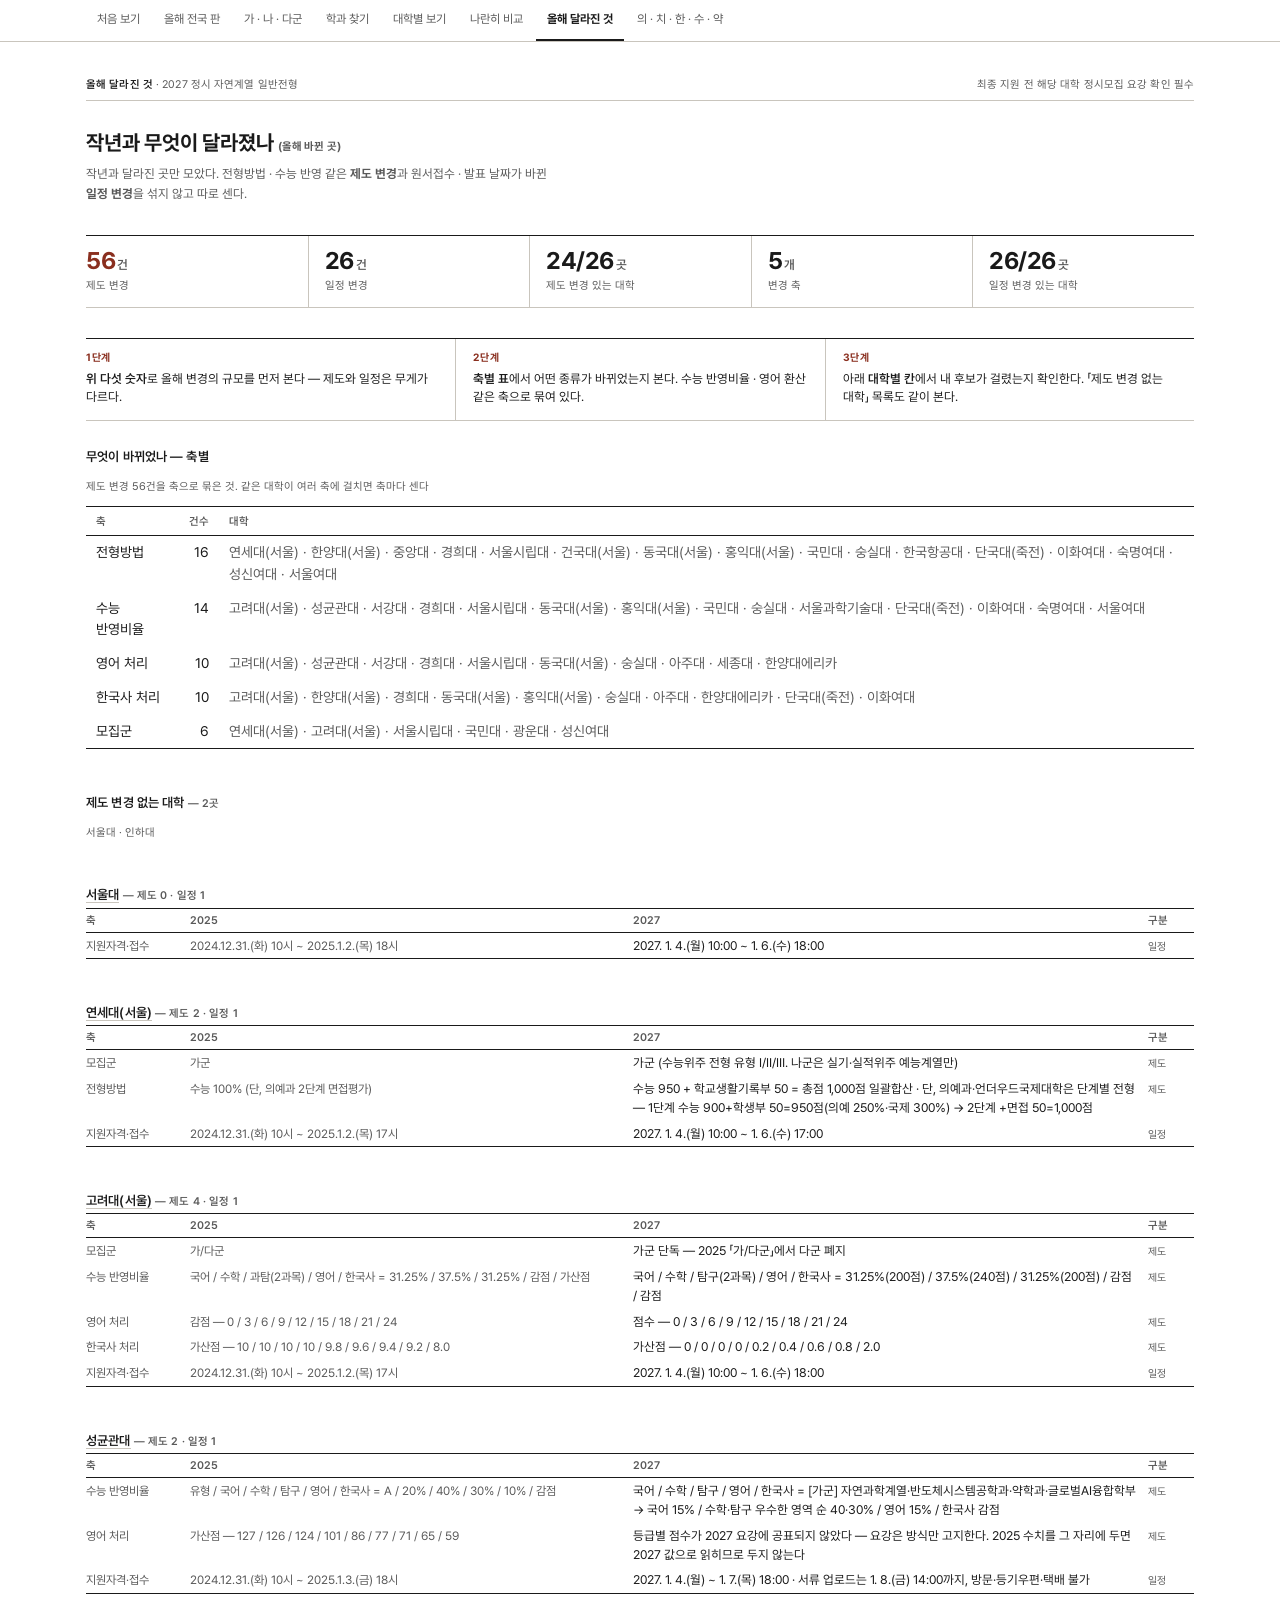
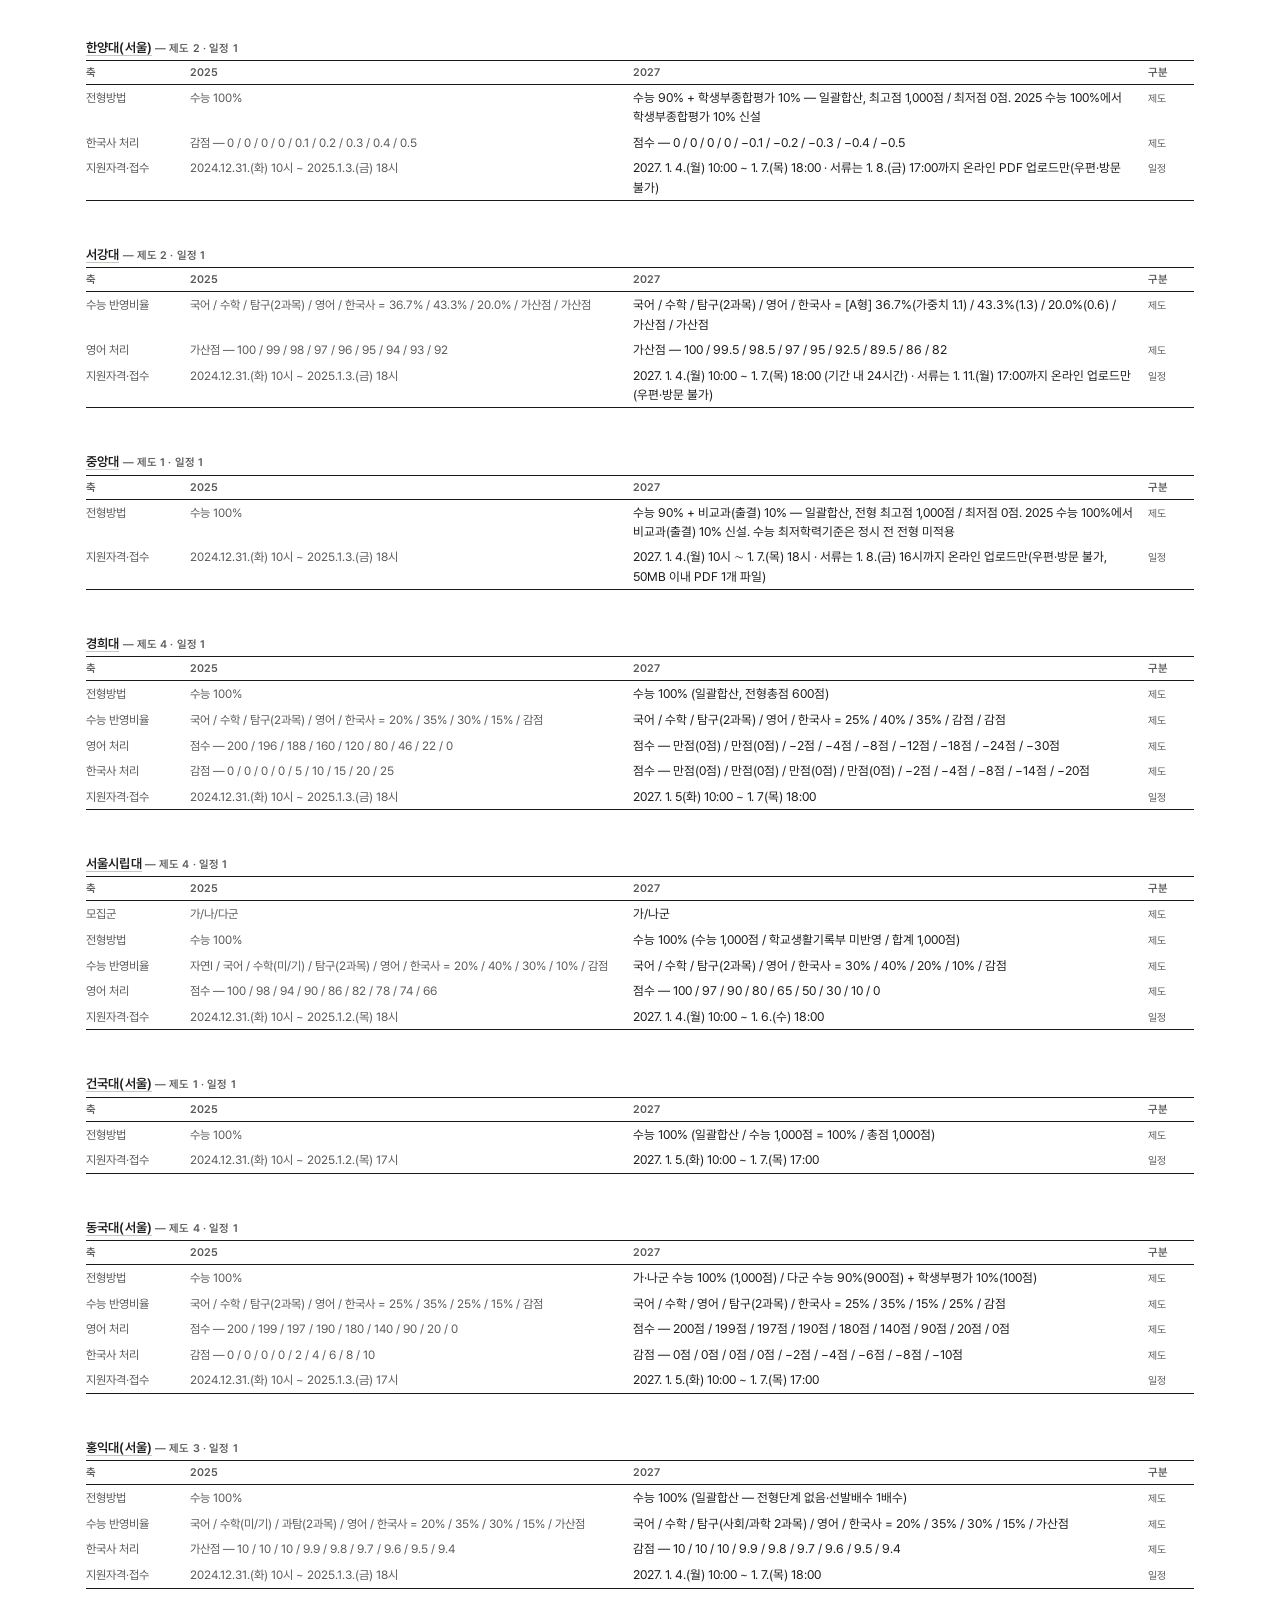
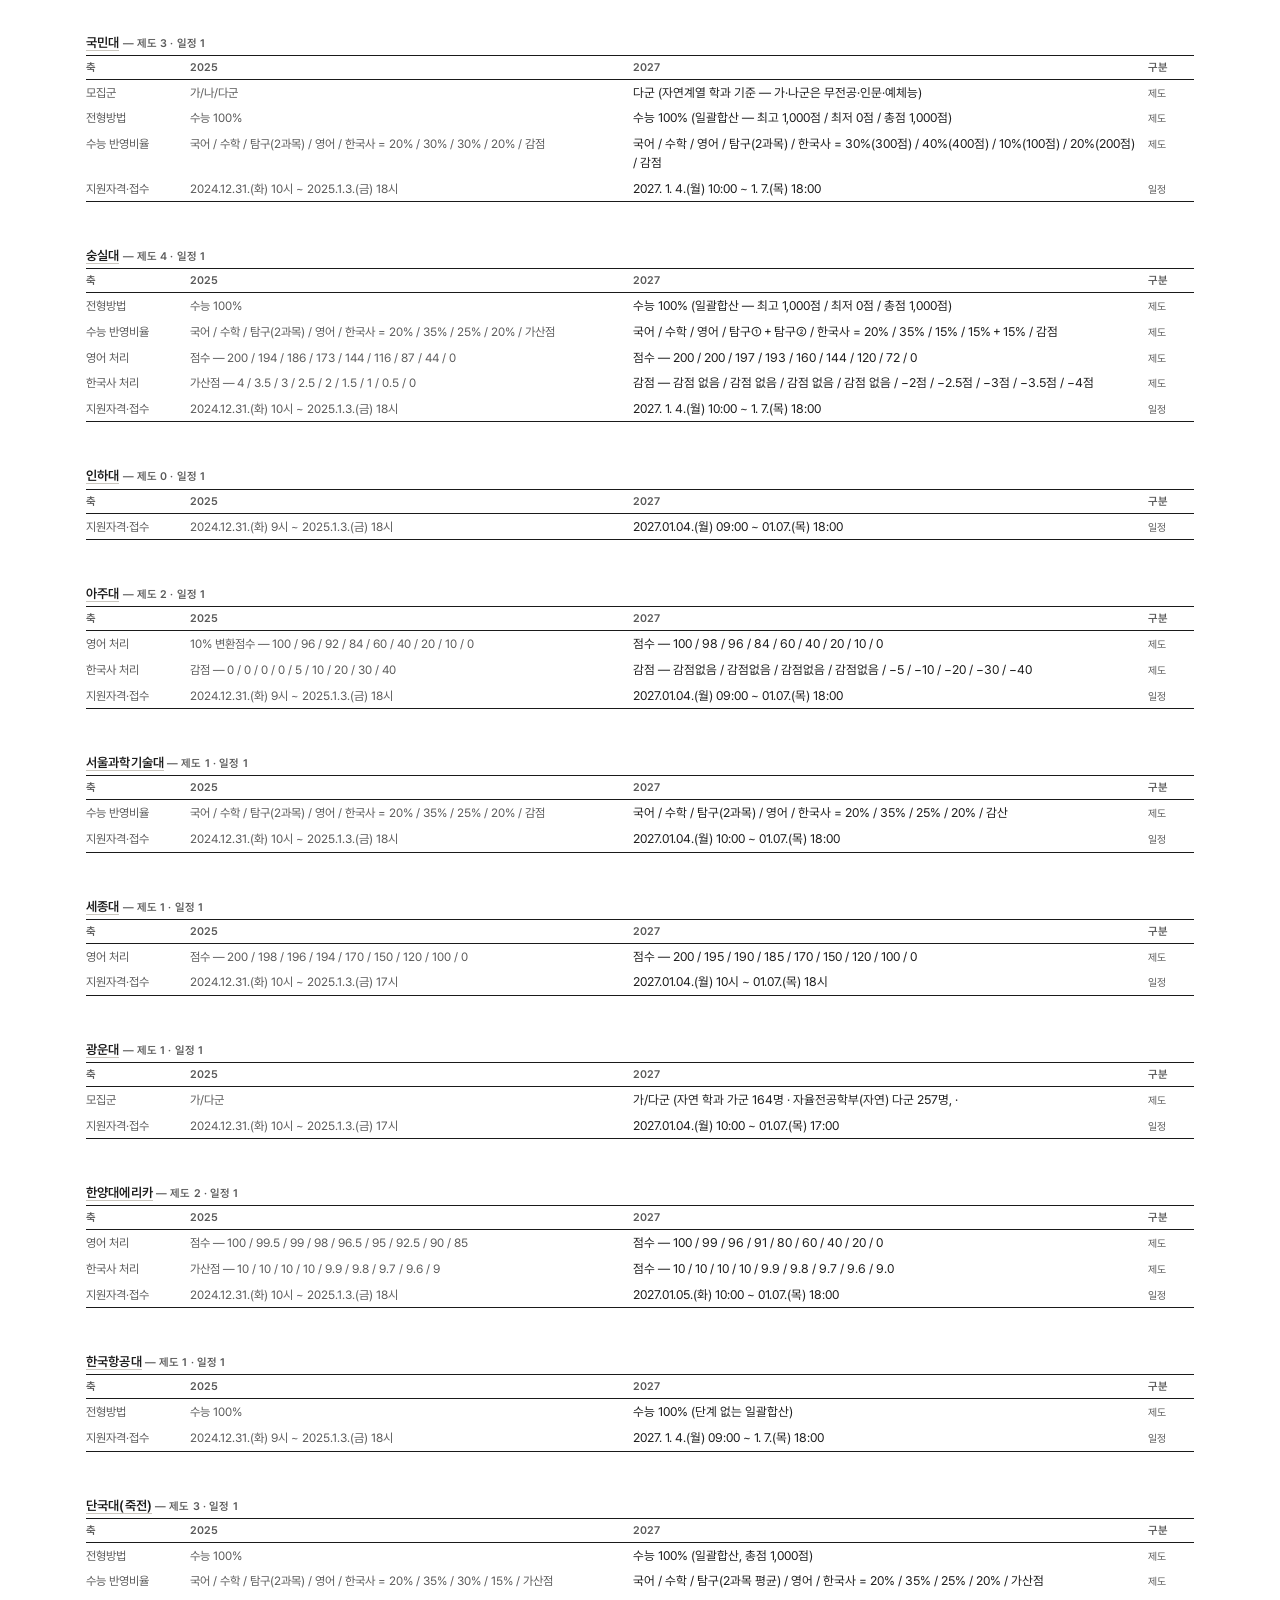
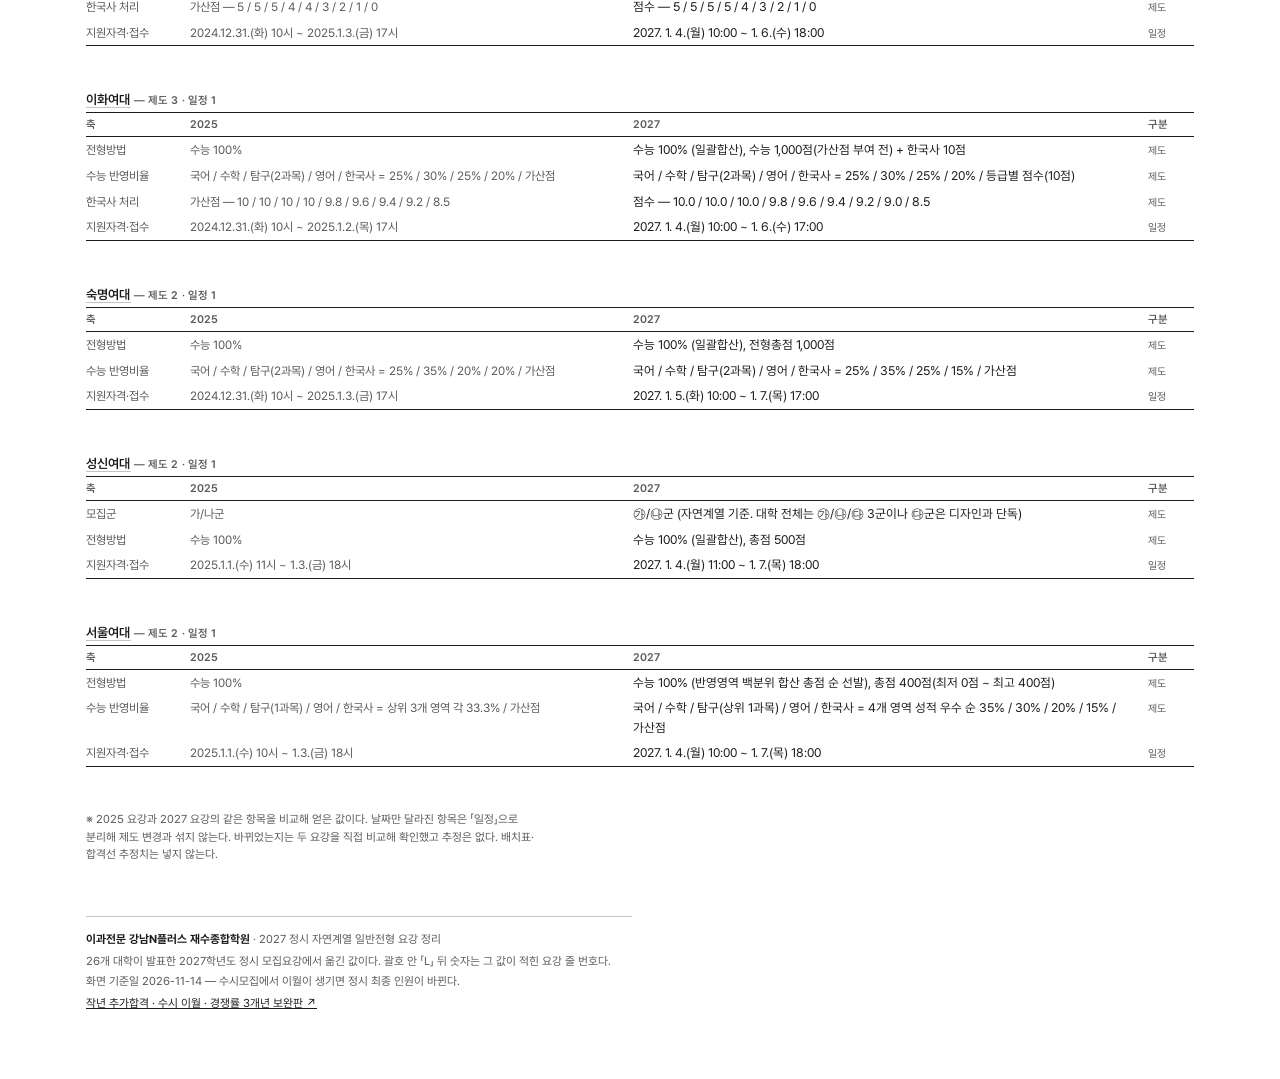
==== commit 7bbb693d: "read: 604행 표를 대학 단위로 묶어 읽게 하고 발행 주체·기준일 꼬리를 모든 쪽에 학과 찾기 표는 대학 이름이 604번 반복돼 어디서 대학이 바뀌는지 눈으로 잡히지 않았다." ====
--- a/changes/index.html
+++ b/changes/index.html
@@ -103,4 +103,11 @@
 <p class="note">※ 2025 요강과 2027 요강의 같은 항목을 비교해 얻은 값이다. 날짜만 달라진 항목은
 「일정」으로 분리해 제도 변경과 섞지 않는다. 바뀌었는지는 두 요강을 직접 비교해 확인했고
 추정은 없다. 배치표·합격선 추정치는 넣지 않는다.</p>
+<footer class="foot">
+<p><b>이과전문 강남N플러스 재수종합학원</b> · 2027 정시 자연계열 일반전형 요강 정리</p>
+<p>26개 대학이 발표한 2027학년도 정시 모집요강에서 옮긴 값이다. 괄호 안 「L」 뒤 숫자는
+그 값이 적힌 요강 줄 번호다. 화면 기준일 2026-11-14 — 수시모집에서 이월이 생기면 정시 최종
+인원이 바뀐다.</p>
+<p><a href="https://mincheol10007.github.io/jeongsi-2027-plus/">작년 추가합격 · 수시 이월 · 경쟁률 3개년 보완판 ↗</a></p>
+</footer>
 </div></body></html>
--- a/site.css
+++ b/site.css
@@ -20,6 +20,12 @@
 font-size:11px;letter-spacing:.01em;color:var(--sub);
 border-bottom:1px solid var(--rule);padding-bottom:7px;margin-bottom:26px}
 .runhead b{font-weight:600;color:var(--ink)}
+/* 쪽 꼬리 — 러닝헤드와 같은 캡션 무게. 본문과 섞이지 않게 선 하나로만 뗀다 */
+.foot{margin:52px 0 0;padding:13px 0 0;border-top:1px solid var(--rule);
+font-size:11.5px;line-height:1.72;color:var(--sub);max-width:78ch}
+.foot p{margin:0 0 2px}
+.foot b{font-weight:650;color:var(--ink)}
+.foot a{color:var(--ink)}
 h1{font-size:21px;font-weight:650;letter-spacing:-.01em;margin:0 0 5px}
 .lede{color:var(--sub);font-size:12.5px;margin:0 0 32px;max-width:66ch}
 h2{font-size:13px;font-weight:600;letter-spacing:.01em;margin:0 0 2px}
@@ -129,6 +135,12 @@
 .ref th.s[data-dir]:after{opacity:1}
 .ref th.s[data-dir="1"]:after{content:'\2191'}
 .ref th.s[data-dir="-1"]:after{content:'\2193'}
+/* 같은 대학이 이어지는 행은 이름을 다시 적지 않는다. 604행에서 한 대학이 수십 행을
+   차지하므로 이름·단과·대학 단위 값이 그만큼 되풀이되고, 눈은 그 반복을 먼저 읽는다.
+   지우지 않고 가린다 — 검색이 칸의 글자를 보므로 DOM 에서 빼면 그 행이 안 걸린다.
+   대학이 바뀌는 자리에만 가로선 하나. zebra 는 계속 안 쓴다. */
+.ref td.rep{visibility:hidden}
+.ref tbody tr.grp>td{border-top:1px solid var(--rule)}
 .gmark{font-size:11px;font-weight:600;margin-right:7px;white-space:nowrap}
 a.ul{color:inherit;text-decoration:none;border-bottom:1px solid var(--rule)}
 a.ul:hover{border-bottom-color:var(--ink)}
@@ -144,7 +156,9 @@
 .u3 th:nth-child(6),.u3 td:nth-child(6){width:110px}
 .u3 th:nth-child(7),.u3 td:nth-child(7){width:150px}
 .u3 th:nth-child(8),.u3 td:nth-child(8){width:124px}
-.u3 thead th{top:47px}
+/* 열 머리를 필터 막대 **아래**에 세운다. 47px 로 박아 두면 막대가 한 줄 더 꺾이는
+   폭(실측 55px)에서 머리 글자 위 8px 가 막대에 덮인다 — 재서 넣은 값을 쓴다. */
+.u3 thead th{top:var(--barh,47px)}
 .u5 th:nth-child(1),.u5 td:nth-child(1){width:104px}
 .u5 th:nth-child(2),.u5 td:nth-child(2){width:40%}
 .u5 th:nth-child(4),.u5 td:nth-child(4){width:46px}
@@ -321,6 +335,10 @@
  /* 주의: `display:block` 은 작성자 규칙이라 UA 의 `[hidden]{display:none}` 를 이긴다.
     필터가 끈 행이 도로 보이므로 숨김을 같은 층위에서 다시 적는다. */
  .u3 tr[hidden]{display:none}
+ /* 카드에서는 한 행이 혼자 서므로 대학·단과를 다시 적어야 한다 — 가리기를 되돌린다.
+    행마다 아래 선이 이미 있어 대학 경계선도 겹친다. */
+ .ref td.rep{visibility:visible}
+ .ref tbody tr.grp>td{border-top:0}
  .u3 tr{border-bottom:1px solid var(--rule);padding:9px 0 10px}
  .u3 tbody tr:last-child td{border-bottom:0}
  .u3 td{padding:0;text-align:left;border:0}
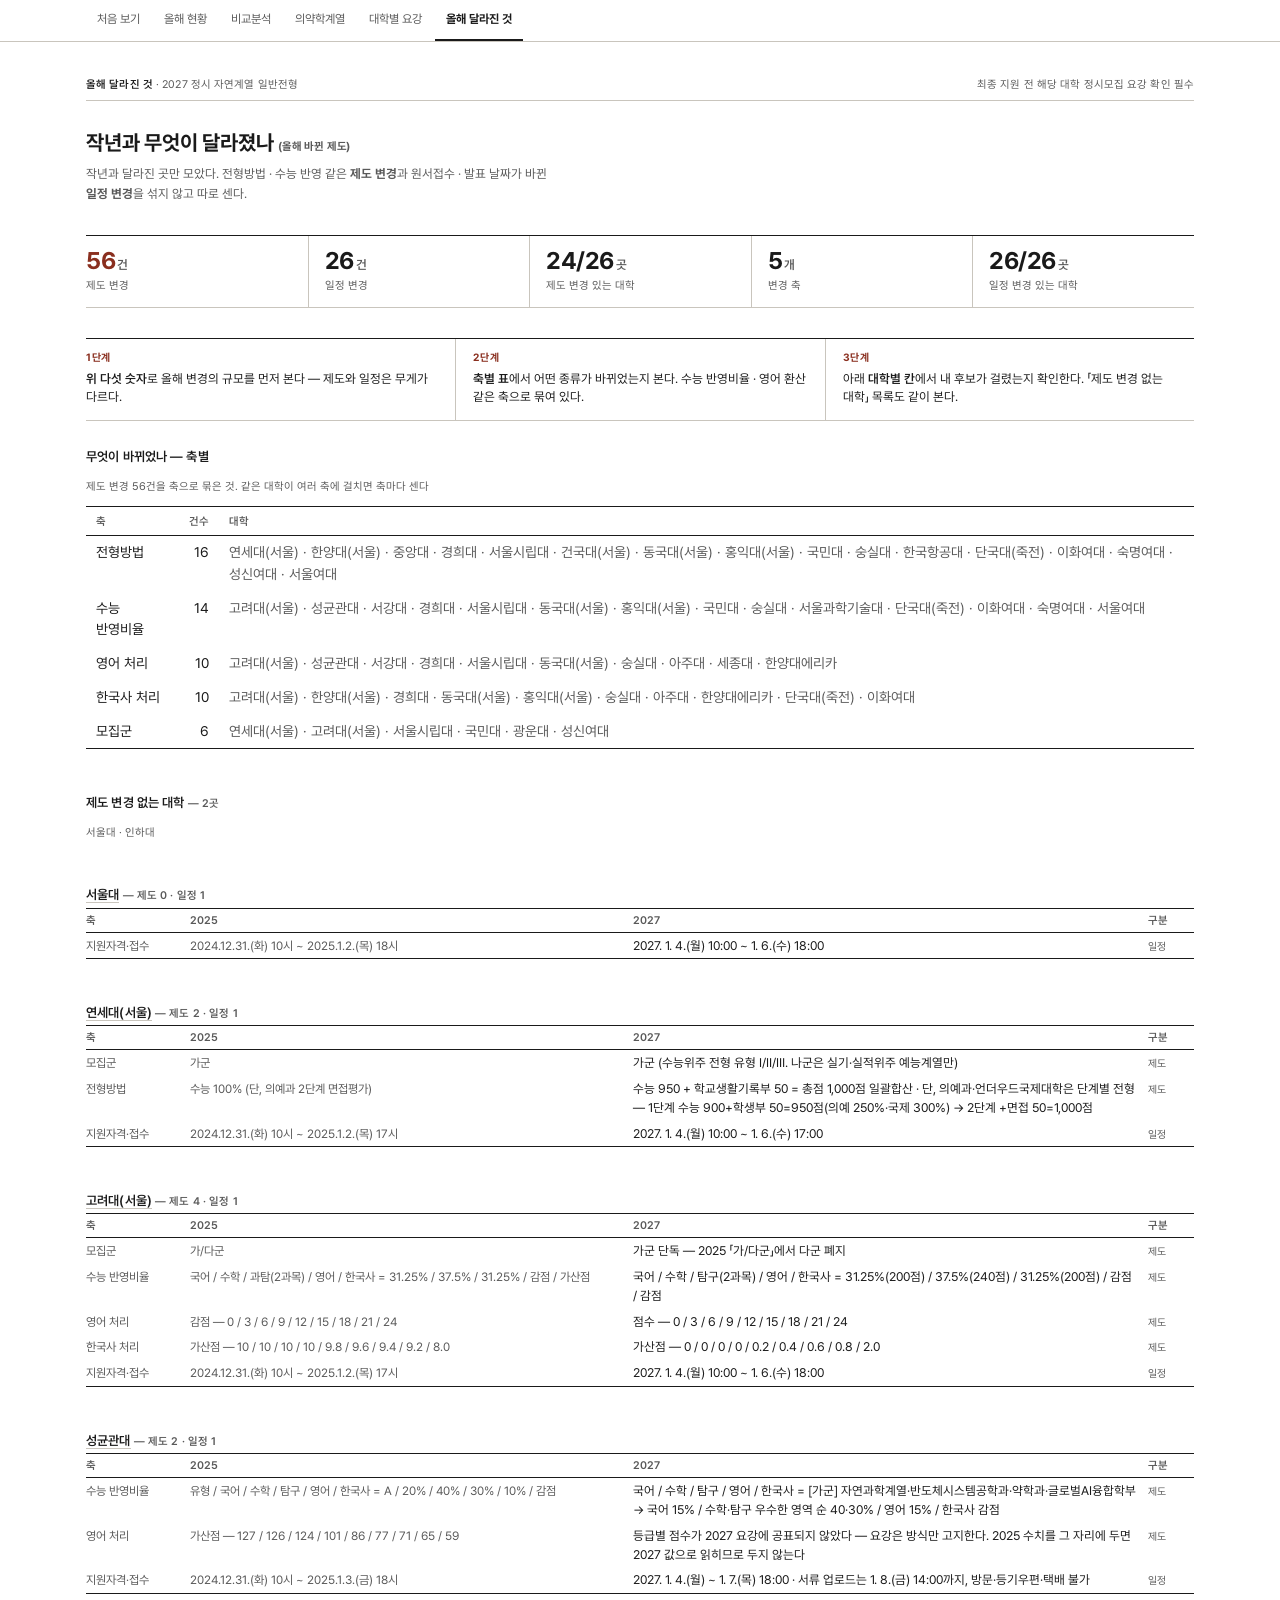
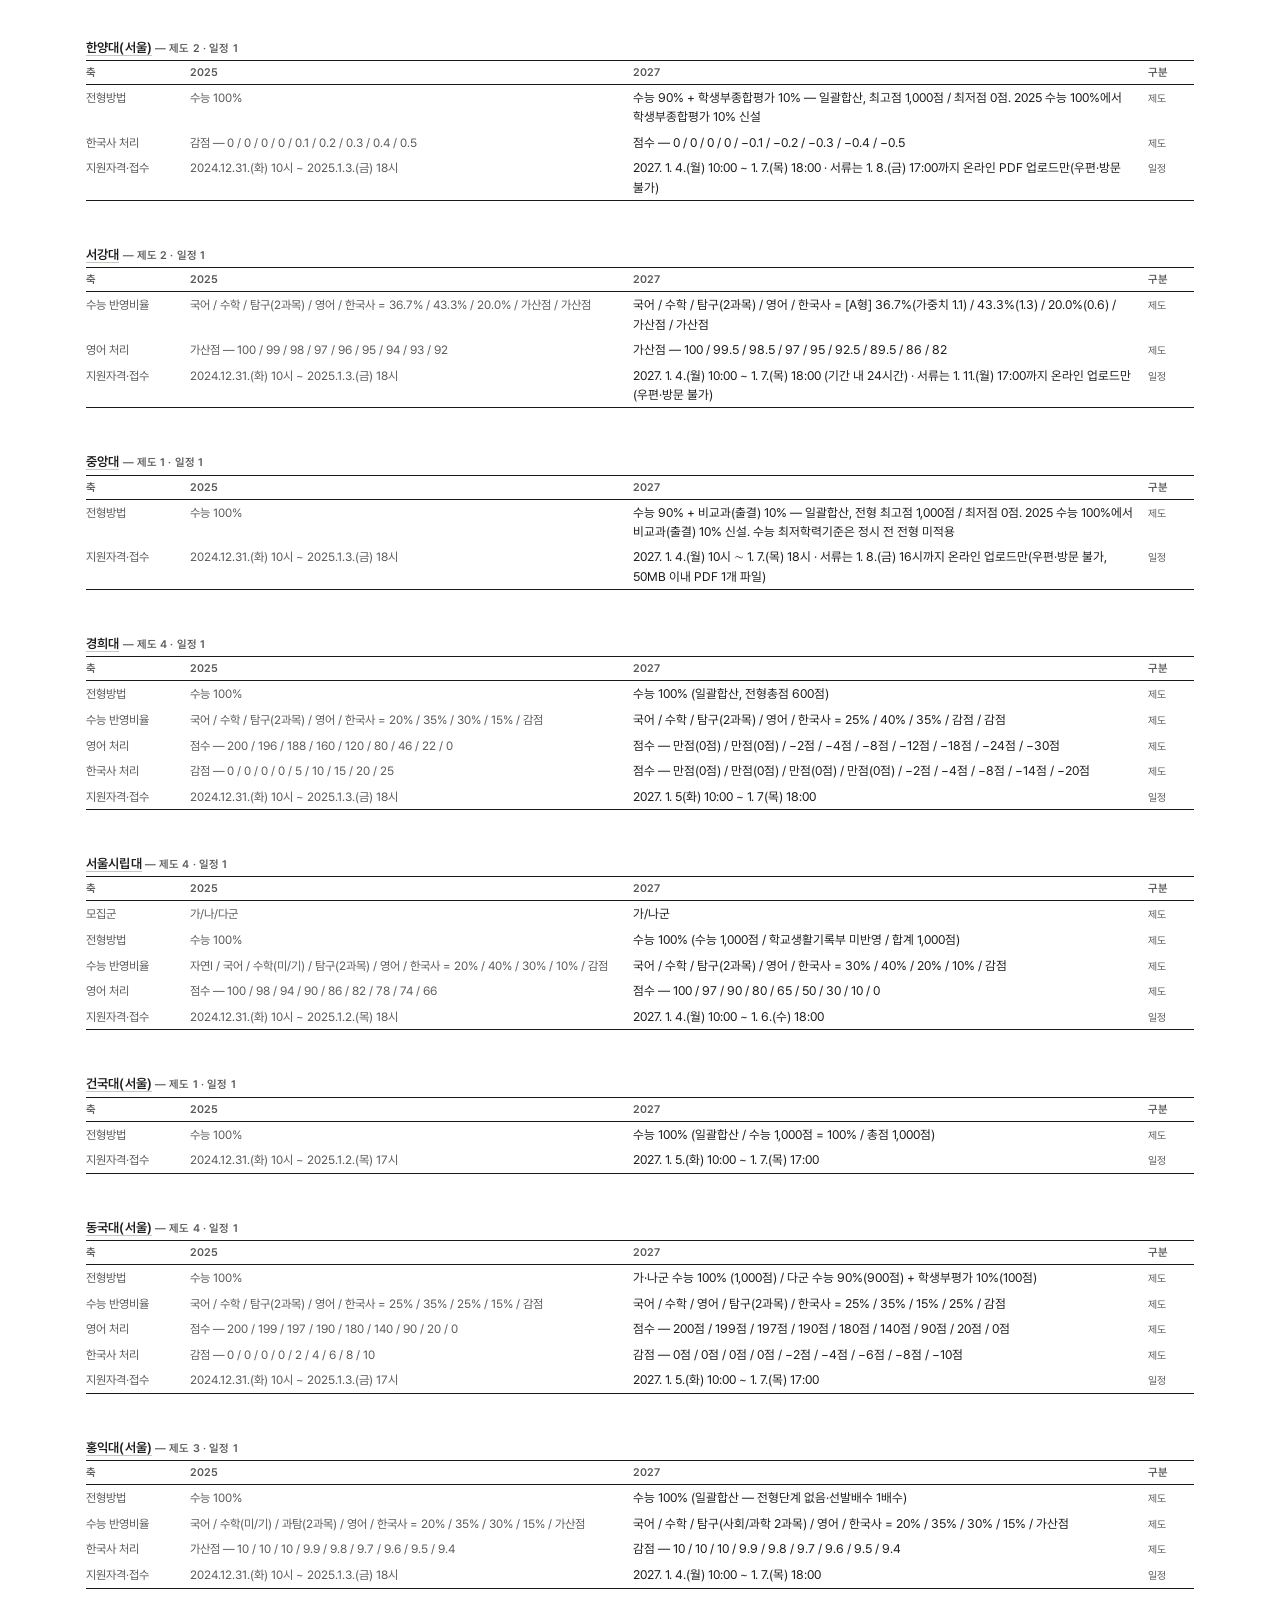
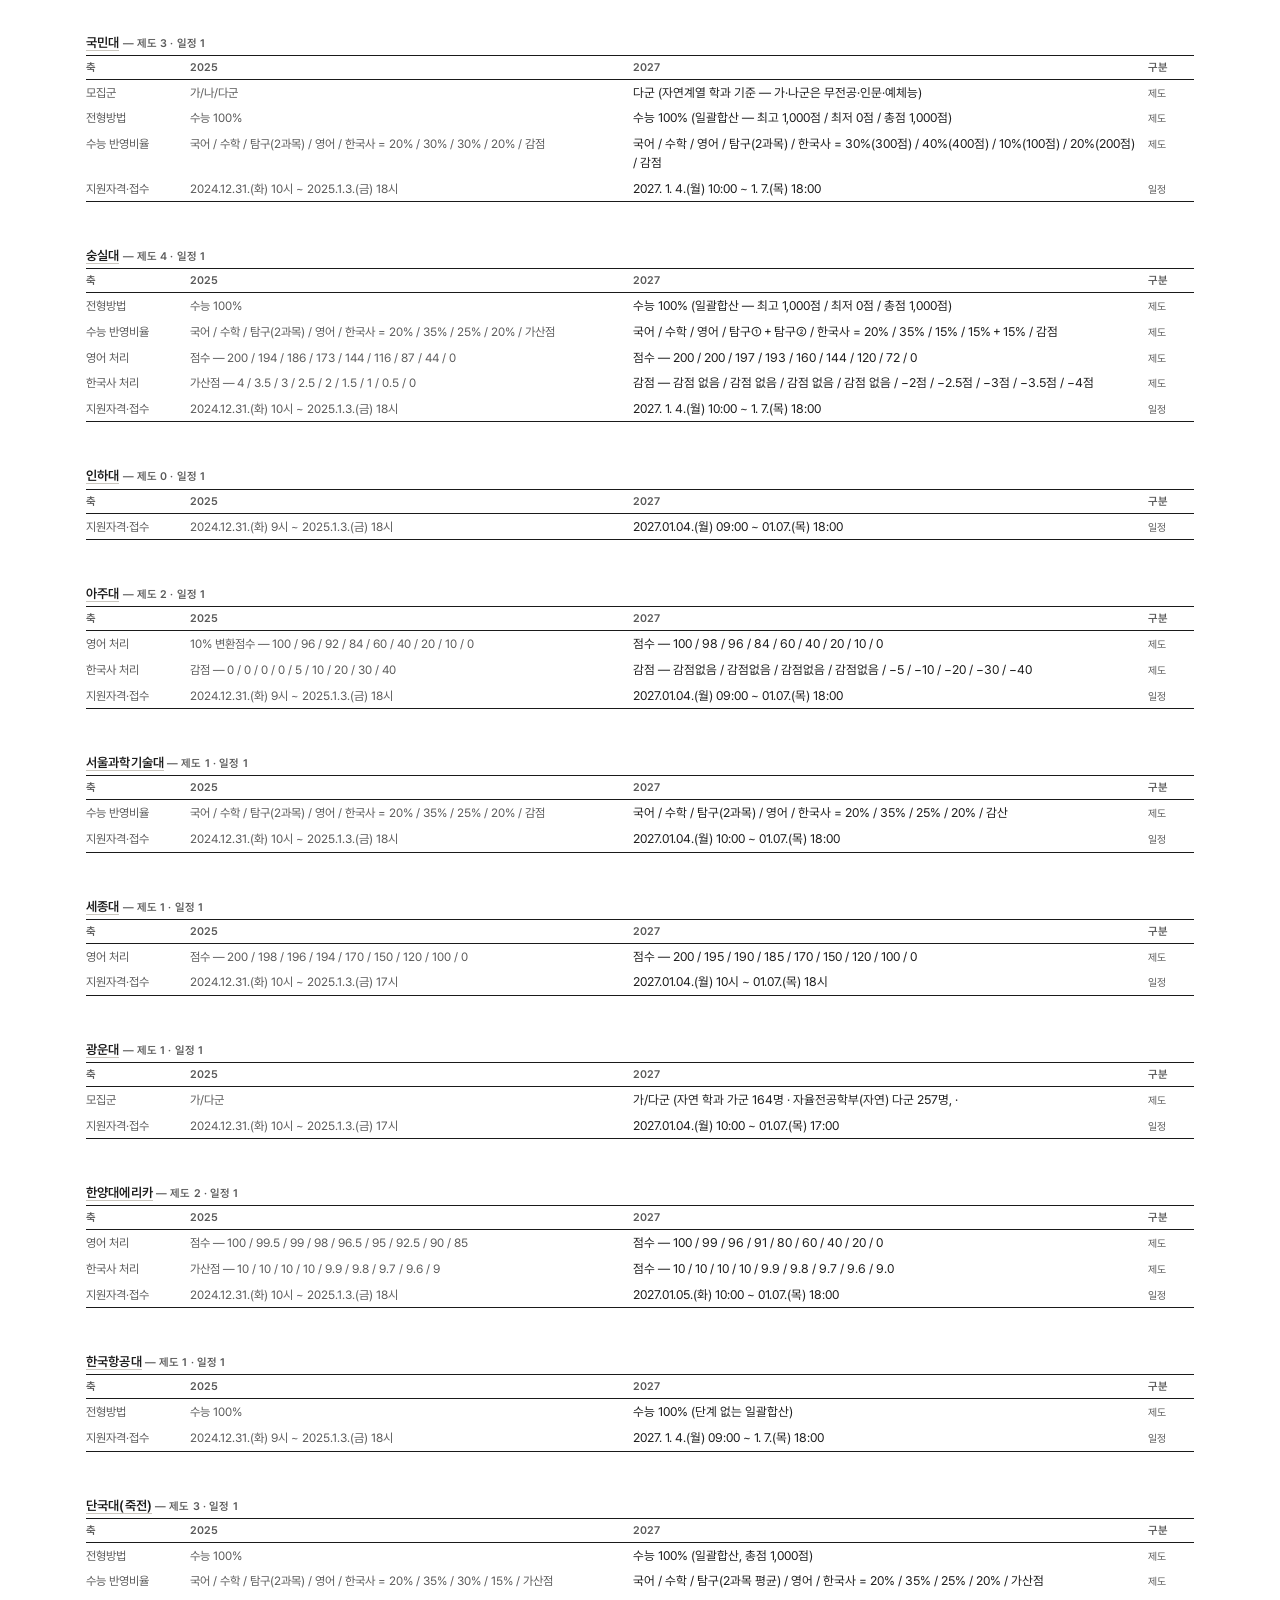
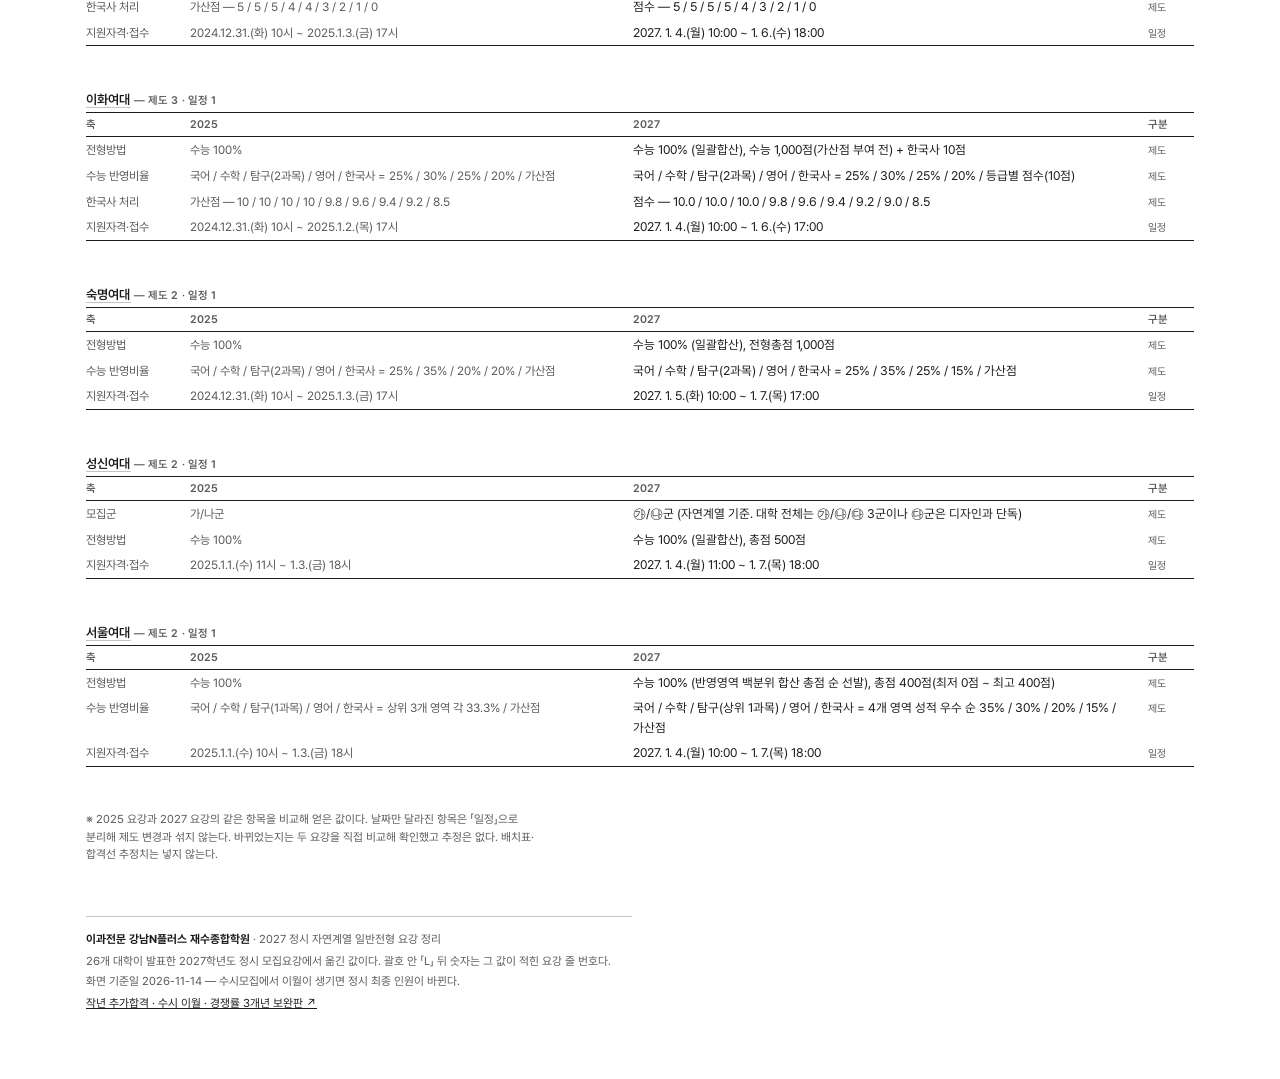
==== commit 4972c445: "ia: 원본 4장 순서를 내비 1차 축으로 되돌리고 내가 지어낸 말을 회수 입구가 독자에게 요구하던 첫 행동이 「대학 하나를 고르라」였다(링크 36개 중 26개가 대학 앵커). 선" ====
--- a/changes/index.html
+++ b/changes/index.html
@@ -7,10 +7,10 @@
 <link rel="icon" href="data:image/svg+xml,<svg%20xmlns='http://www.w3.org/2000/svg'%20viewBox='0%200%2016%2016'><rect%20width='16'%20height='16'%20fill='%23F7F6F3'/><rect%20x='1'%20y='3'%20width='4'%20height='10'%20fill='%231F5D73'/><rect%20x='6'%20y='3'%20width='4'%20height='10'%20fill='%237A3B5E'/><rect%20x='11'%20y='3'%20width='4'%20height='10'%20fill='%236A5A1E'/></svg>">
 <link rel="stylesheet" href="../site.css">
 </head><body>
-<nav class="gnav"><div class="gnav-in"><a href="../index.html">처음 보기</a><a href="../national/index.html">올해 전국 판</a><a href="../gun/index.html">가 · 나 · 다군</a><a href="../units/index.html">학과 찾기</a><a href="../univ/index.html">대학별 보기</a><a href="../compare/index.html">나란히 비교</a><span class="on">올해 달라진 것</span><a href="../medical/index.html">의 · 치 · 한 · 수 · 약</a></div></nav>
+<nav class="gnav"><div class="gnav-in"><a href="../index.html">처음 보기</a><a href="../national/index.html">올해 현황</a><a href="../compare/index.html">비교분석</a><a href="../medical/index.html">의약학계열</a><a href="../univ/index.html">대학별 요강</a><span class="on">올해 달라진 것</span></div></nav>
 <div class="wrap">
 <div class="runhead"><span><b>올해 달라진 것</b> · 2027 정시 자연계열 일반전형</span><span>최종 지원 전 해당 대학 정시모집 요강 확인 필수</span></div>
-<h1>작년과 무엇이 달라졌나 <span class="mini">(올해 바뀐 곳)</span></h1>
+<h1>작년과 무엇이 달라졌나 <span class="mini">(올해 바뀐 제도)</span></h1>
 <p class="lede">작년과 달라진 곳만 모았다. 전형방법 · 수능 반영 같은 <b>제도 변경</b>과
 원서접수 · 발표 날짜가 바뀐 <b>일정 변경</b>을 섞지 않고 따로 센다.</p>
 <div class="kpi"><div class="hot"><div class="n">56<em>건</em></div><div class="k">제도 변경</div></div><div><div class="n">26<em>건</em></div><div class="k">일정 변경</div></div><div><div class="n">24/26<em>곳</em></div><div class="k">제도 변경 있는 대학</div></div><div><div class="n">5<em>개</em></div><div class="k">변경 축</div></div><div><div class="n">26/26<em>곳</em></div><div class="k">일정 변경 있는 대학</div></div></div>
--- a/site.css
+++ b/site.css
@@ -167,7 +167,7 @@
 .uu th:nth-child(4),.uu td:nth-child(4){width:76px}
 .uu th:nth-child(5),.uu td:nth-child(5){width:66px}
 
-/* 대학 상세 */
+/* 대학별 요강 */
 .idx{display:flex;flex-wrap:wrap;gap:3px 14px;margin:0 0 34px;
 padding-bottom:13px;border-bottom:1px solid var(--rule)}
 .idx a{font-size:12px;color:var(--ink);text-decoration:none;
@@ -223,6 +223,21 @@
 .secthead i{font-style:italic;font-weight:400}
 .secthead.gap{margin-top:34px}
 .board{display:grid;grid-template-columns:repeat(3,1fr);gap:16px;margin:0 0 38px}
+/* 4단계 보드 (입구) — 단계에는 군 색을 주지 않는다. 색은 가/나/다에만 쓴다 */
+.board.steps{grid-template-columns:repeat(4,1fr);gap:14px}
+.board .no{font-size:11px;font-weight:700;letter-spacing:.04em;color:var(--sub)}
+.board .fm{font-size:11.5px;line-height:1.5;color:var(--sub);margin:3px 0 0;
+min-height:3em}
+.board .wt{font-size:12.5px;line-height:1.6;margin:9px 0 0;
+background:var(--wash);padding:9px 11px}
+.board.steps .gn{font-size:18px;margin-top:2px}
+/* 네 칸의 설명·숫자·링크가 같은 높이에서 시작하게 두 블록에 하한을 준다. 글자 수가
+   달라 칸마다 줄 수가 갈리면 숫자 줄이 들쭉날쭉해 네 칸이 한 묶음으로 안 읽힌다.
+   🔴 `*{box-sizing:border-box}` 라 min-height 에 패딩(9+9)이 포함된다 — 2줄 높이를
+   em 으로만 적으면 1줄 칸이 18px 짧게 서서 숫자 줄이 어긋난다(실측). 2줄 40px +
+   패딩 18px = 58px 를 그대로 적는다 */
+.board.steps .wt{min-height:58px}
+.board.steps .stat{margin:9px 0 0}
 .board .col{border-top:3px solid var(--ink);padding-top:12px}
 .board .col.b0{border-top-color:var(--g0)}
 .board .col.b1{border-top-color:var(--g1)}
@@ -249,6 +264,7 @@
 margin:0 0 7px}
 /* 「다음에 하는 일」 — 한 줄 텍스트로 두면 링크로 읽히지 않는다(2026-11-14 진단). */
 .more{display:grid;grid-template-columns:repeat(2,1fr);gap:0 24px;margin:0 0 38px}
+.more.aux3{grid-template-columns:repeat(3,1fr)}
 .more a{display:block;font-size:13px;color:var(--ink);text-decoration:none;
 border-bottom:1px solid var(--rule);padding:9px 0}
 .more a:hover{background:var(--wash)}
@@ -262,7 +278,7 @@
 .grid26 .pg{flex:0 0 auto;margin-right:5px}
 .todo{border-top:1.5px solid var(--ink);padding-top:13px;max-width:62ch}
 
-/* 전국 지형 (Ⅰ장) — 라벨은 값의 확실성 등급이라 본문과 같은 무게로 두지 않는다 */
+/* 올해 현황 (Ⅰ장) — 라벨은 값의 확실성 등급이라 본문과 같은 무게로 두지 않는다 */
 .axis{border-top:1.5px solid var(--ink);border-bottom:1px solid var(--rule);
 padding:12px 0 13px;margin:0 0 20px;font-size:12.5px;max-width:78ch}
 .legend{margin:0 0 36px;font-size:11.5px;color:var(--sub);max-width:78ch}
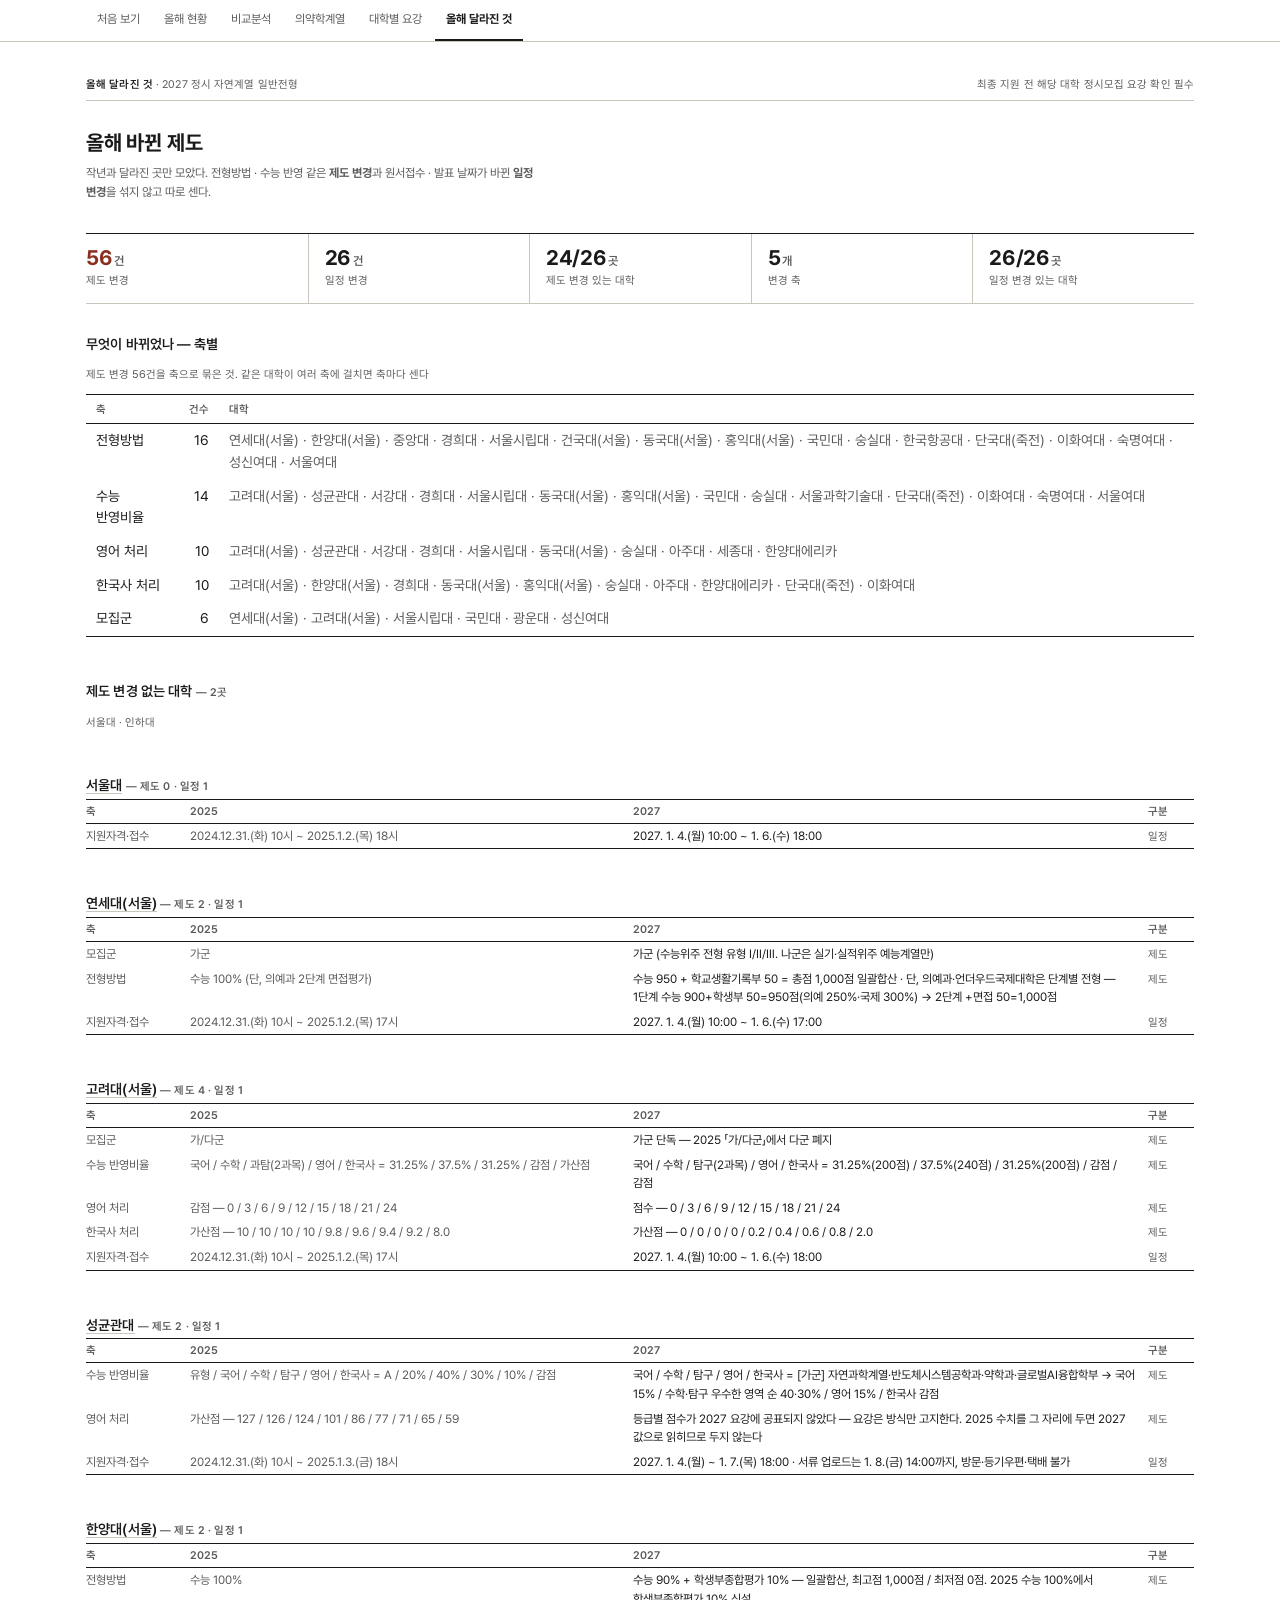
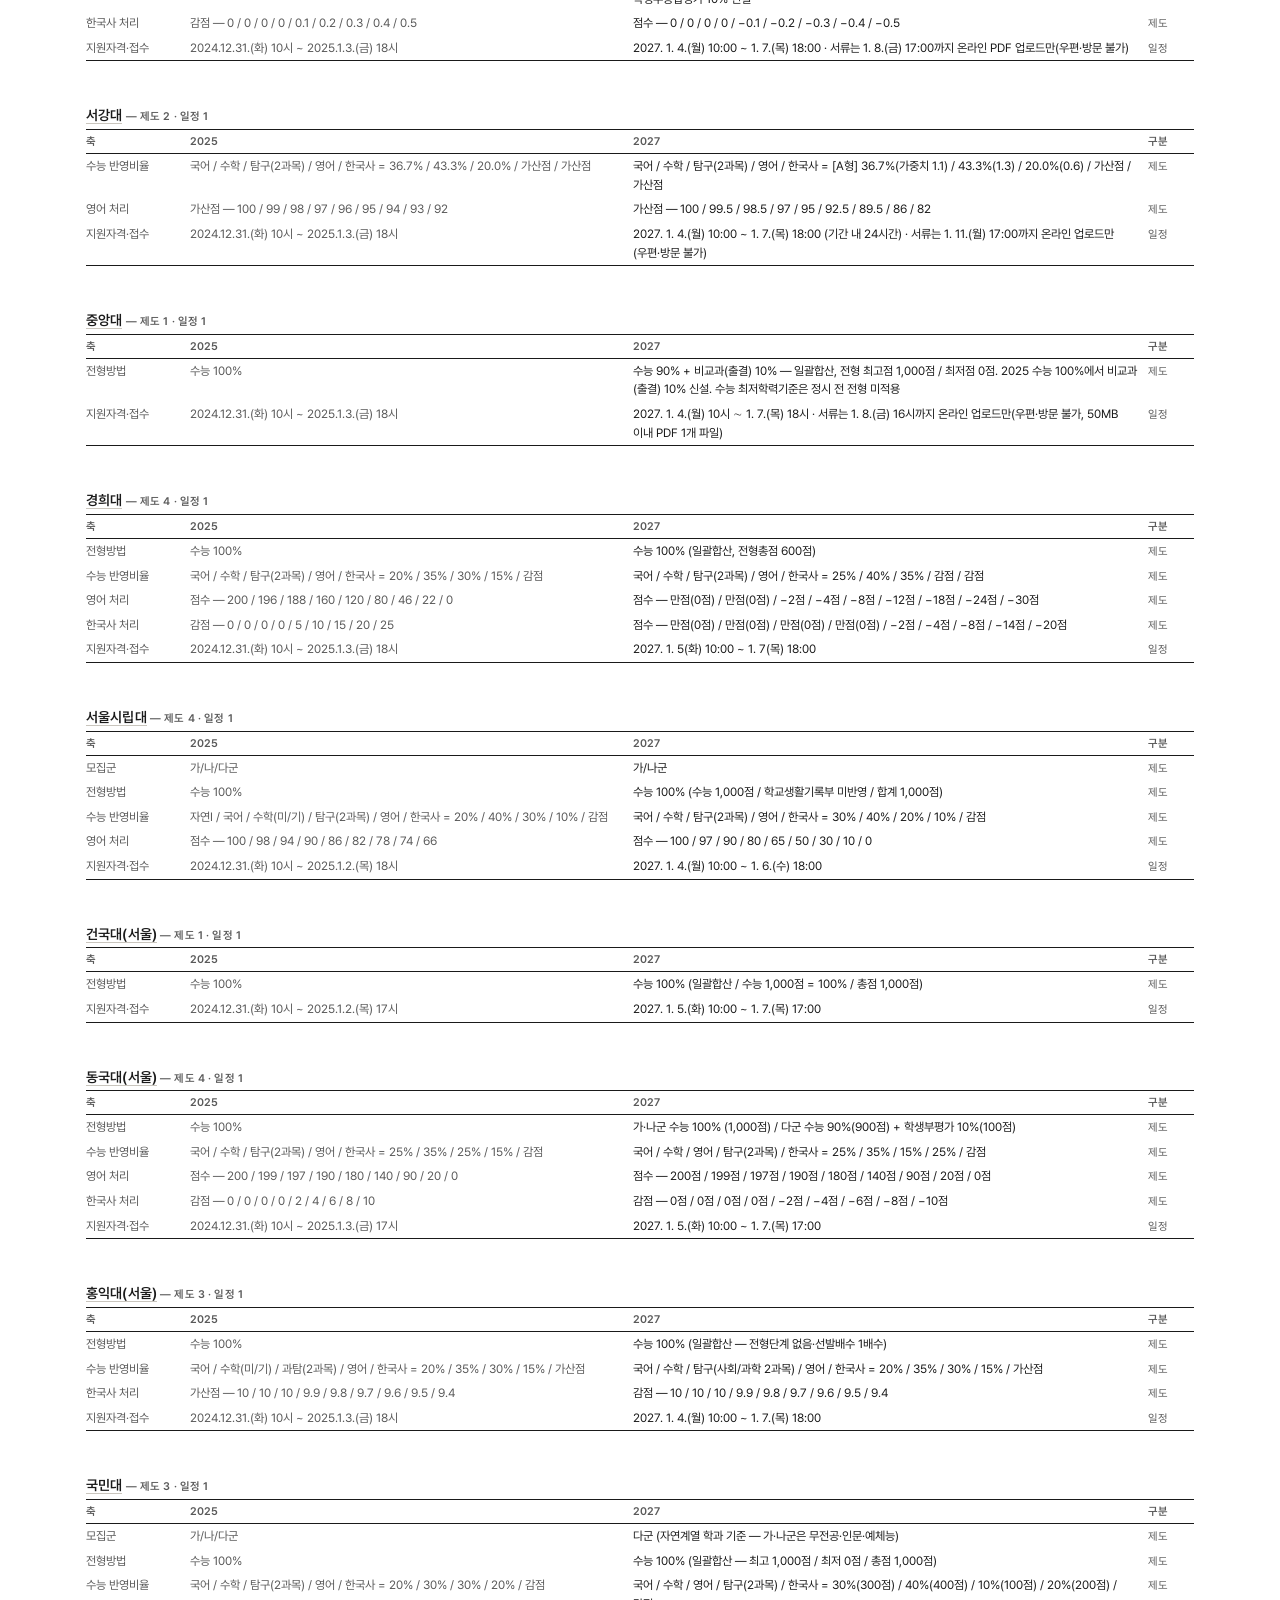
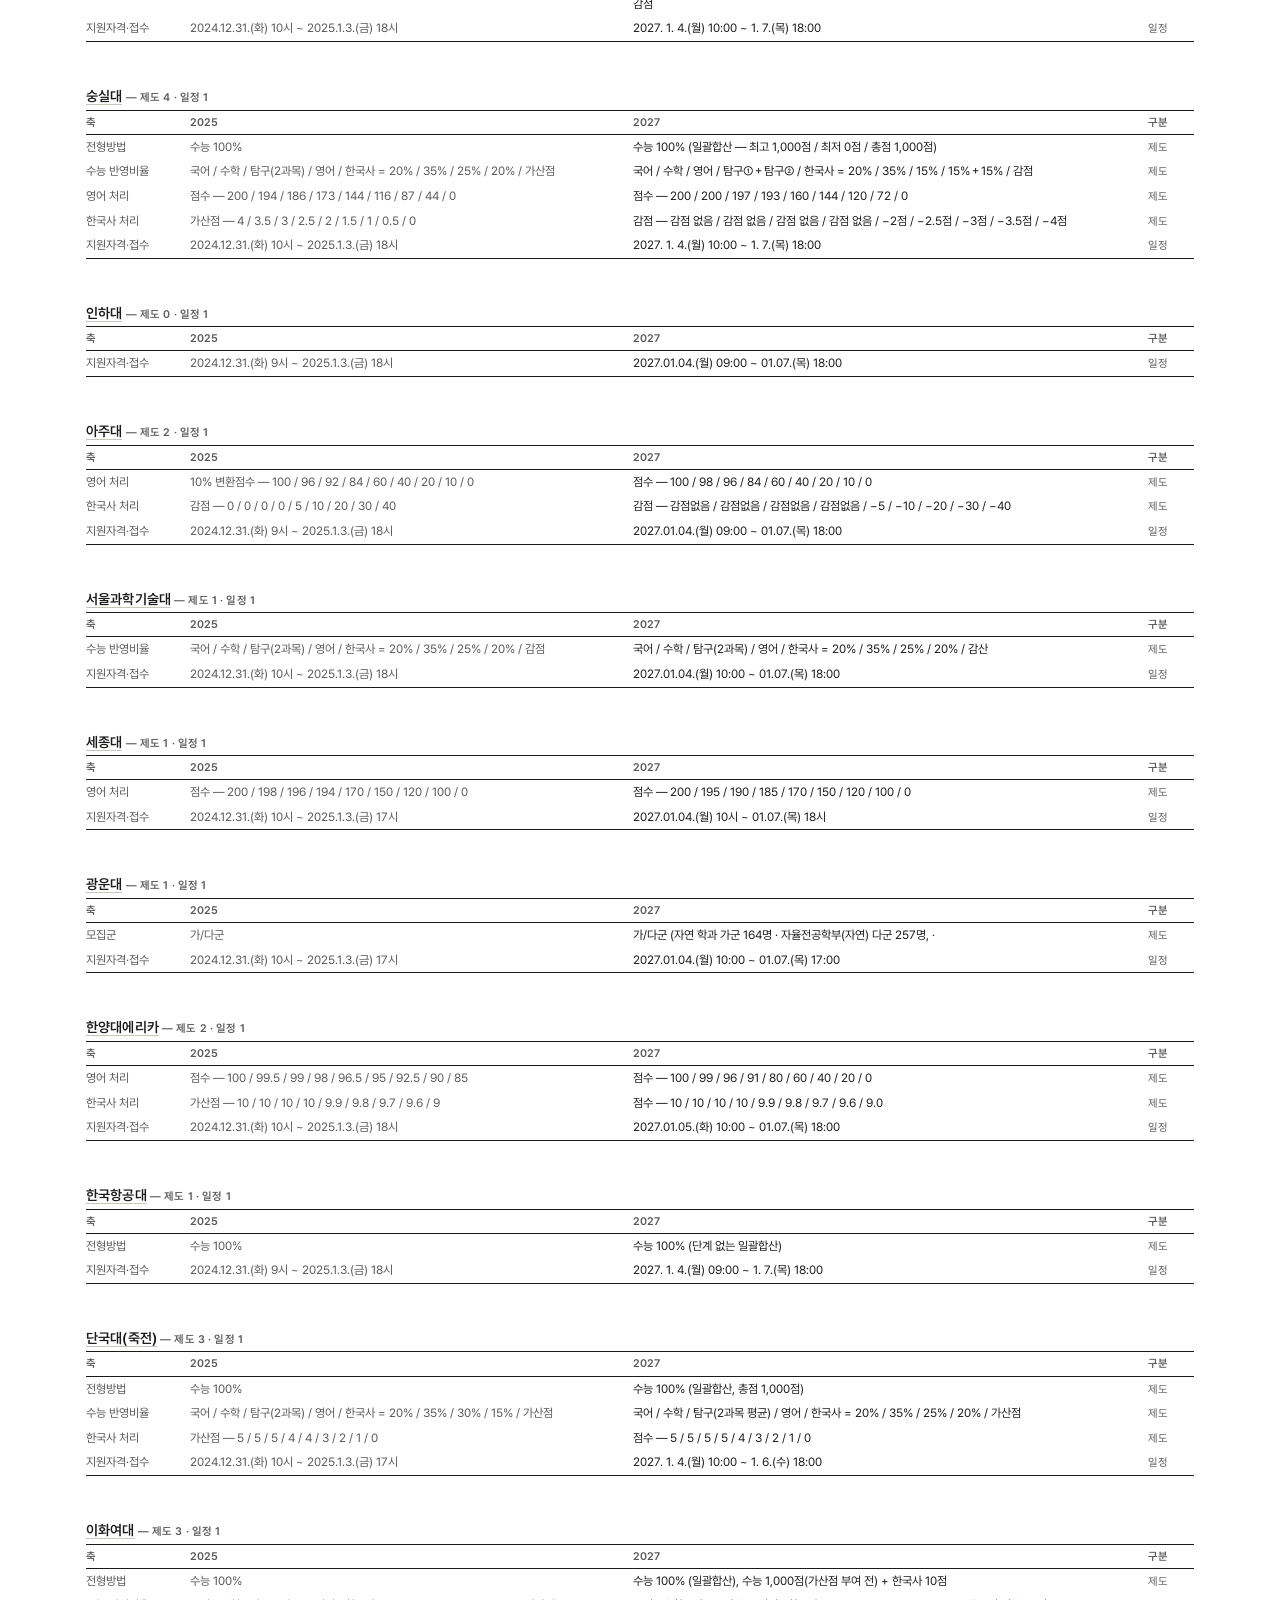
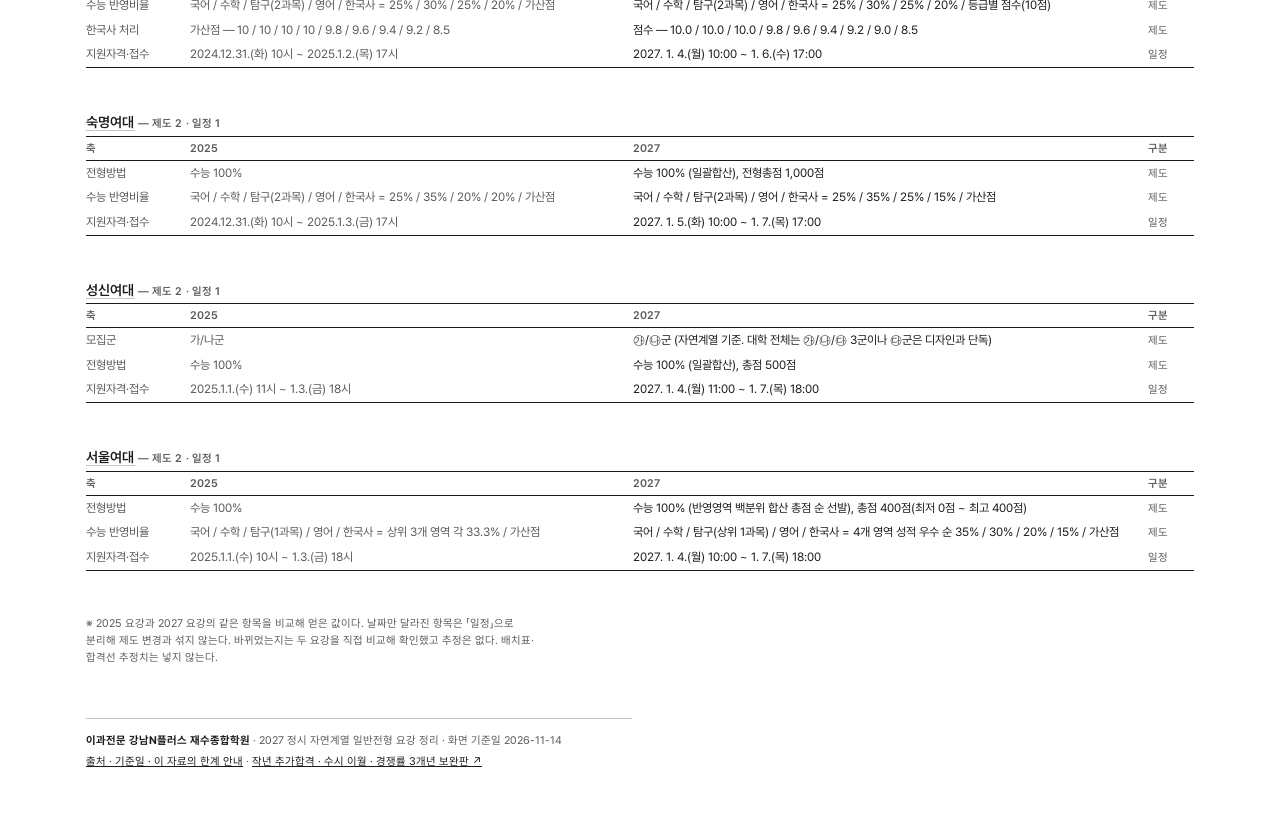
==== commit a1c12d37: "ui: 입구 보드·머리 블록·표 조판·글자 계단을 한 라운드로 고친다 D1 좁은 화면에서 4단계 보드가 1칸씩 선다 (CSS 우선순위 역전 해소) D2 화면마다 3겹이던 머리 블록" ====
--- a/changes/index.html
+++ b/changes/index.html
@@ -8,13 +8,18 @@
 <link rel="stylesheet" href="../site.css">
 </head><body>
 <nav class="gnav"><div class="gnav-in"><a href="../index.html">처음 보기</a><a href="../national/index.html">올해 현황</a><a href="../compare/index.html">비교분석</a><a href="../medical/index.html">의약학계열</a><a href="../univ/index.html">대학별 요강</a><span class="on">올해 달라진 것</span></div></nav>
+<script>/* 좁은 화면에서 내비는 가로로 스크롤된다(flex-wrap:nowrap) — 그러면 지금 보고
+있는 칸이 오른쪽 화면 밖에 남는다(390px 실측: /units 의 현재 칸이 x=373, 17px만 보임).
+칸을 가운데로 끌어온다. 쪽 세로 위치는 건드리지 않으므로 scrollIntoView 는 쓰지 않는다. */
+(function(){var g=document.querySelector('.gnav-in'),o=g&&g.querySelector('.on');
+if(g&&o&&g.scrollWidth>g.clientWidth)
+g.scrollLeft=o.offsetLeft-(g.clientWidth-o.offsetWidth)/2})();</script>
 <div class="wrap">
 <div class="runhead"><span><b>올해 달라진 것</b> · 2027 정시 자연계열 일반전형</span><span>최종 지원 전 해당 대학 정시모집 요강 확인 필수</span></div>
-<h1>작년과 무엇이 달라졌나 <span class="mini">(올해 바뀐 제도)</span></h1>
+<h1>올해 바뀐 제도</h1>
 <p class="lede">작년과 달라진 곳만 모았다. 전형방법 · 수능 반영 같은 <b>제도 변경</b>과
 원서접수 · 발표 날짜가 바뀐 <b>일정 변경</b>을 섞지 않고 따로 센다.</p>
 <div class="kpi"><div class="hot"><div class="n">56<em>건</em></div><div class="k">제도 변경</div></div><div><div class="n">26<em>건</em></div><div class="k">일정 변경</div></div><div><div class="n">24/26<em>곳</em></div><div class="k">제도 변경 있는 대학</div></div><div><div class="n">5<em>개</em></div><div class="k">변경 축</div></div><div><div class="n">26/26<em>곳</em></div><div class="k">일정 변경 있는 대학</div></div></div>
-<div class="lead"><div class="st"><div class="no">1단계</div><div class="tx"><b>위 다섯 숫자</b>로 올해 변경의 규모를 먼저 본다 — 제도와 일정은 무게가 다르다.</div></div><div class="st"><div class="no">2단계</div><div class="tx"><b>축별 표</b>에서 어떤 종류가 바뀌었는지 본다. 수능 반영비율 · 영어 환산 같은 축으로 묶여 있다.</div></div><div class="st"><div class="no">3단계</div><div class="tx">아래 <b>대학별 칸</b>에서 내 후보가 걸렸는지 확인한다. 「제도 변경 없는 대학」 목록도 같이 본다.</div></div></div>
 <div class="sect"><h2>무엇이 바뀌었나 — 축별</h2>
 <p class="mini">제도 변경 56건을 축으로 묶은 것. 같은 대학이 여러 축에 걸치면 축마다 센다</p>
 <div class="scroll"><table><thead><tr><th>축</th><th class="num">건수</th><th>대학</th></tr></thead>
@@ -103,11 +108,5 @@
 <p class="note">※ 2025 요강과 2027 요강의 같은 항목을 비교해 얻은 값이다. 날짜만 달라진 항목은
 「일정」으로 분리해 제도 변경과 섞지 않는다. 바뀌었는지는 두 요강을 직접 비교해 확인했고
 추정은 없다. 배치표·합격선 추정치는 넣지 않는다.</p>
-<footer class="foot">
-<p><b>이과전문 강남N플러스 재수종합학원</b> · 2027 정시 자연계열 일반전형 요강 정리</p>
-<p>26개 대학이 발표한 2027학년도 정시 모집요강에서 옮긴 값이다. 괄호 안 「L」 뒤 숫자는
-그 값이 적힌 요강 줄 번호다. 화면 기준일 2026-11-14 — 수시모집에서 이월이 생기면 정시 최종
-인원이 바뀐다.</p>
-<p><a href="https://mincheol10007.github.io/jeongsi-2027-plus/">작년 추가합격 · 수시 이월 · 경쟁률 3개년 보완판 ↗</a></p>
-</footer>
+<footer class="foot"><p><b>이과전문 강남N플러스 재수종합학원</b> · 2027 정시 자연계열 일반전형 요강 정리 · 화면 기준일 2026-11-14</p><p><a href="../index.html#notice">출처 · 기준일 · 이 자료의 한계 안내</a> · <a href="https://mincheol10007.github.io/jeongsi-2027-plus/">작년 추가합격 · 수시 이월 · 경쟁률 3개년 보완판 ↗</a></p></footer>
 </div></body></html>
--- a/site.css
+++ b/site.css
@@ -11,6 +11,13 @@
 --accent:#8A2F1F}
 *{box-sizing:border-box}
 html,body{margin:0;background:var(--paper);color:var(--ink)}
+/* 글자 크기는 일곱 계단에서만 고른다 — 10 · 11 · 12 · 14 · 16 · 19 · 21 (px).
+   10 = 글리프 표시(▸ ↕ 각주 번호) · 11 = 캡션·라벨·표 머리 · 12 = 표 본문·보조 산문
+   14 = 본문 산문·주요 표 숫자 · 16 = 소제목·강조 숫자 · 19 = 대학 이름·보드 숫자
+   21 = 쪽 제목.
+   🔴 새 크기를 만들지 않는다. 17종이던 때 10.5·11·11.5 가 같은 자리에서 섞여
+   눈에 위계로 안 보였고(1280 실측: 11.5px 1,734칸 · 11px 2,078칸 · 10.5px 2,266칸),
+   12 와 12.5 는 0.5px 차이로 구분 자체가 불가능했다. 계단 사이는 최소 9% 벌어진다. */
 body{font-family:Pretendard,'Apple SD Gothic Neo','Malgun Gothic',sans-serif;
 font-size:14px;line-height:1.55;word-break:keep-all;
 font-variant-numeric:lining-nums tabular-nums;
@@ -22,25 +29,34 @@
 .runhead b{font-weight:600;color:var(--ink)}
 /* 쪽 꼬리 — 러닝헤드와 같은 캡션 무게. 본문과 섞이지 않게 선 하나로만 뗀다 */
 .foot{margin:52px 0 0;padding:13px 0 0;border-top:1px solid var(--rule);
-font-size:11.5px;line-height:1.72;color:var(--sub);max-width:78ch}
+font-size:11px;line-height:1.72;color:var(--sub);max-width:78ch}
 .foot p{margin:0 0 2px}
 .foot b{font-weight:650;color:var(--ink)}
 .foot a{color:var(--ink)}
 h1{font-size:21px;font-weight:650;letter-spacing:-.01em;margin:0 0 5px}
-.lede{color:var(--sub);font-size:12.5px;margin:0 0 32px;max-width:66ch}
-h2{font-size:13px;font-weight:600;letter-spacing:.01em;margin:0 0 2px}
+.lede{color:var(--sub);font-size:12px;margin:0 0 32px;max-width:66ch}
+h2{font-size:14px;font-weight:600;letter-spacing:.01em;margin:0 0 2px}
 table{border-collapse:collapse;width:100%;border:0;border-top:1.5px solid var(--ink)}
 caption{text-align:left;caption-side:top}
 th,td{border:0;padding:6px 10px;text-align:left;vertical-align:baseline}
+/* 각주 번호 — 브라우저 기본값 font-size:smaller 가 10.4167px 라서 계단 밖으로 삐져나갔다 */
+sup{font-size:10px;line-height:0;vertical-align:super}
 thead th{border-bottom:1px solid var(--ink);font-weight:600;
 font-size:11px;color:var(--sub);padding-bottom:5px}
 tbody tr:last-child td{border-bottom:1.5px solid var(--ink)}
 .num{text-align:right}
 .sub{color:var(--sub)}
 .mini{font-size:11px;color:var(--sub)}
-.note{font-size:11.5px;color:var(--sub);margin-top:9px;max-width:64ch}
+.note{font-size:11px;color:var(--sub);margin-top:9px;max-width:64ch}
 .fn{list-style:none;margin:10px 0 0;padding:0;font-size:11px;color:var(--sub);max-width:96ch}
 .fn li{margin:2px 0;text-indent:-1.4em;padding-left:1.4em}
+/* 안내 — 번호가 글자 왼쪽 밖에 서야 여섯 항목이 목록으로 읽힌다. 테두리로 가두지
+   않는다. 가두면 「광고 칸」처럼 보여 읽지 않고 지나간다. */
+.notice{margin:0;padding:0 0 0 1.9em;list-style:decimal;font-size:11px;
+line-height:1.78;color:var(--sub);max-width:82ch;border-top:1px solid var(--rule);
+padding-top:13px}
+.notice li{margin:0 0 6px}
+.notice li::marker{color:var(--ink);font-weight:600}
 .g0{color:var(--g0)}.g1{color:var(--g1)}.g2{color:var(--g2)}
 .chip{display:inline-block;width:8px;height:8px;margin-right:6px;
 vertical-align:1px;border-radius:1px}
@@ -52,16 +68,16 @@
 .gunhead{display:flex;align-items:baseline;justify-content:space-between;
 margin-bottom:9px;padding-bottom:0}
 .gunname{font-size:16px;font-weight:650;letter-spacing:-.01em}
-.gunstat{font-size:11.5px;color:var(--sub)}
+.gunstat{font-size:11px;color:var(--sub)}
 .sect{margin-bottom:44px}
 .digest{margin:3px 0 0;padding:0;list-style:none}
-.digest li{font-size:11.5px;color:var(--sub);line-height:1.5}
-.cmp th.lab,.cmp td.lab{width:118px;color:var(--sub);font-size:11.5px;
+.digest li{font-size:11px;color:var(--sub);line-height:1.5}
+.cmp th.lab,.cmp td.lab{width:118px;color:var(--sub);font-size:11px;
 font-weight:400;padding-left:0}
-.cmp td{border-bottom:1px solid #EDEBE6;font-size:12.5px}
+.cmp td{border-bottom:1px solid #EDEBE6;font-size:12px}
 .cmp tbody tr:last-child td{border-bottom:1.5px solid var(--ink)}
-.cmp th.u{font-size:13px;font-weight:650;color:var(--ink);padding-bottom:7px}
-.big{font-size:15px;font-weight:650}
+.cmp th.u{font-size:14px;font-weight:650;color:var(--ink);padding-bottom:7px}
+.big{font-size:16px;font-weight:650}
 .warn{color:var(--accent)}
 
 /* 읽는 순서 — 「뭐부터 봐야 하나」를 화면이 스스로 말한다.
@@ -70,8 +86,8 @@
 border-bottom:1px solid var(--rule);margin:0 0 26px}
 .lead .st{flex:1 1 200px;min-width:0;padding:11px 17px 13px 0}
 .lead .st+.st{padding-left:17px;border-left:1px solid var(--rule)}
-.lead .no{font-size:10.5px;font-weight:700;color:var(--accent);letter-spacing:.07em}
-.lead .tx{font-size:12.5px;line-height:1.5;margin-top:3px}
+.lead .no{font-size:11px;font-weight:700;color:var(--accent);letter-spacing:.07em}
+.lead .tx{font-size:12px;line-height:1.5;margin-top:3px}
 .lead .tx b{font-weight:600}
 
 /* 핵심 숫자 — 작은 회색 글씨에 묻어 두지 않는다. 한 화면의 앵커 값만 올린다. */
@@ -79,8 +95,8 @@
 border-bottom:1px solid var(--rule);margin:0 0 30px}
 .kpi>div{flex:1 1 120px;min-width:0;padding:12px 16px 13px 0}
 .kpi>div+div{padding-left:16px;border-left:1px solid var(--rule)}
-.kpi .n{font-size:24px;font-weight:700;letter-spacing:-.02em;line-height:1.1}
-.kpi .n em{font-style:normal;font-size:12.5px;font-weight:600;color:var(--sub);
+.kpi .n{font-size:21px;font-weight:700;letter-spacing:-.02em;line-height:1.1}
+.kpi .n em{font-style:normal;font-size:12px;font-weight:600;color:var(--sub);
 margin-left:2px;letter-spacing:0}
 .kpi .k{font-size:11px;color:var(--sub);margin-top:3px}
 .kpi .hot .n{color:var(--accent)}
@@ -123,7 +139,7 @@
 .bar{display:flex;flex-wrap:wrap;gap:8px 18px;align-items:center;
 padding:11px 0 12px;border-bottom:1px solid var(--rule);margin-bottom:4px;
 position:sticky;top:0;background:var(--paper);z-index:3}
-.bar input[type=search]{font:inherit;font-size:13px;width:230px;padding:5px 8px;
+.bar input[type=search]{font:inherit;font-size:14px;width:230px;padding:5px 8px;
 border:0;border-bottom:1px solid var(--ink);background:transparent;color:inherit}
 .bar input[type=search]:focus{outline:0;border-bottom-width:2px}
 .bar label{font-size:12px;color:var(--sub);cursor:pointer;user-select:none}
@@ -140,22 +156,31 @@
    지우지 않고 가린다 — 검색이 칸의 글자를 보므로 DOM 에서 빼면 그 행이 안 걸린다.
    대학이 바뀌는 자리에만 가로선 하나. zebra 는 계속 안 쓴다. */
 .ref td.rep{visibility:hidden}
+/* 🔴 `visibility:hidden` 은 **안 보이는 채로 높이를 그대로 차지한다**. 이름 한 줄은
+   칸 너비가 흔들리지 않게 그대로 두고, 그 아래 두 줄만 자리까지 뺀다 — 안 그러면
+   가린 417행도 3줄 높이라 604행이 전부 64px 가 된다. 여기서는 `display:none` 이라도
+   글자는 DOM 에 남아 검색이 그 행을 계속 찾는다. */
+.ref td.ux .uax{display:none}
 .ref tbody tr.grp>td{border-top:1px solid var(--rule)}
 .gmark{font-size:11px;font-weight:600;margin-right:7px;white-space:nowrap}
 a.ul{color:inherit;text-decoration:none;border-bottom:1px solid var(--rule)}
 a.ul:hover{border-bottom-color:var(--ink)}
 .note a,.lede a{color:var(--ink)}
-.empty{padding:26px 0;color:var(--sub);font-size:12.5px}
+.empty{padding:26px 0;color:var(--sub);font-size:12px}
 /* 열 폭을 못 박는다 — 표마다 자동 폭이면 같은 항목이 표마다 다른 자리에 선다 */
 table.fix{table-layout:fixed}
-.u3 th:nth-child(1),.u3 td:nth-child(1){width:118px}
-.u3 th:nth-child(2),.u3 td:nth-child(2){width:136px}
-.u3 th:nth-child(3),.u3 td:nth-child(3){width:250px}
-.u3 th:nth-child(4),.u3 td:nth-child(4){width:110px}
-.u3 th:nth-child(5),.u3 td:nth-child(5){width:110px}
-.u3 th:nth-child(6),.u3 td:nth-child(6){width:110px}
-.u3 th:nth-child(7),.u3 td:nth-child(7){width:150px}
-.u3 th:nth-child(8),.u3 td:nth-child(8){width:124px}
+/* 5열. 대학 칸이 넓어진 것은 그 아래 수능 반영 두 줄을 같이 지기 때문이고, 모집단위
+   칸이 넓어진 것은 열 둘이 빠져 생긴 293px 를 거기로 돌렸기 때문이다 — 이 표에서
+   가장 길고 가장 많이 읽는 글자가 모집단위 이름이다. */
+.u3 th:nth-child(1),.u3 td:nth-child(1){width:170px}
+.u3 th:nth-child(2),.u3 td:nth-child(2){width:150px}
+.u3 th:nth-child(3),.u3 td:nth-child(3){width:390px}
+.u3 th:nth-child(4),.u3 td:nth-child(4){width:120px}
+.u3 th:nth-child(5),.u3 td:nth-child(5){width:120px}
+/* 대학 단위 값 — 이름 아래 작은 두 줄. 행마다가 아니라 대학마다 한 번 뜬다. */
+.uax{display:block;font-size:11px;line-height:1.5;color:var(--sub);
+font-weight:400;margin-top:2px;white-space:nowrap}
+.uax:first-of-type{margin-top:4px}
 /* 열 머리를 필터 막대 **아래**에 세운다. 47px 로 박아 두면 막대가 한 줄 더 꺾이는
    폭(실측 55px)에서 머리 글자 위 8px 가 막대에 덮인다 — 재서 넣은 값을 쓴다. */
 .u3 thead th{top:var(--barh,47px)}
@@ -180,22 +205,22 @@
 .u-head{display:flex;align-items:baseline;gap:12px;flex-wrap:wrap;
 border-bottom:1.5px solid var(--ink);padding-bottom:6px;margin-bottom:11px}
 .u-name{font-size:19px;font-weight:650;letter-spacing:-.01em}
-.u-meta{font-size:11.5px;color:var(--sub);margin-left:auto}
+.u-meta{font-size:11px;color:var(--sub);margin-left:auto}
 .slots{margin:0 0 17px;padding:0;list-style:none;max-width:92ch}
-.slots li{font-size:12.5px;line-height:1.56;text-indent:-1.15em;padding-left:1.15em}
+.slots li{font-size:12px;line-height:1.56;text-indent:-1.15em;padding-left:1.15em}
 .slots li:before{content:'— ';color:var(--sub)}
-.f8 td.lab{width:118px;color:var(--sub);font-size:11.5px;padding-left:0}
-.f8 td{border-bottom:1px solid #EDEBE6;font-size:12.5px;vertical-align:baseline}
+.f8 td.lab{width:118px;color:var(--sub);font-size:11px;padding-left:0}
+.f8 td{border-bottom:1px solid #EDEBE6;font-size:12px;vertical-align:baseline}
 .f8 tbody tr:last-child td{border-bottom:1.5px solid var(--ink)}
 details{margin-top:15px}
-summary{font-size:11.5px;color:var(--sub);cursor:pointer;padding:5px 0;
+summary{font-size:11px;color:var(--sub);cursor:pointer;padding:5px 0;
 border-bottom:1px solid var(--rule);list-style:none}
 summary::-webkit-details-marker{display:none}
-summary:before{content:'▸ ';font-size:9px;vertical-align:1px}
+summary:before{content:'▸ ';font-size:10px;vertical-align:1px}
 details[open]>summary:before{content:'▾ '}
 details[open]>summary{color:var(--ink)}
-.anchor{font-size:10.5px;color:var(--sub);font-variant-numeric:tabular-nums}
-.grade td,.grade th{padding:4px 9px 4px 0;font-size:11.5px}
+.anchor{font-size:11px;color:var(--sub);font-variant-numeric:tabular-nums}
+.grade td,.grade th{padding:4px 9px 4px 0;font-size:11px}
 /* 영어·한국사 등급표 두 짝.
    주의: flex 자식의 `min-width` 기본값은 `auto` 라 **내용보다 작아지지 않는다** —
    안쪽 표에 가로 스크롤 그릇을 씌워도 칸 자체가 표 너비만큼 버티며 쪽을 밀어낸다
@@ -216,9 +241,9 @@
    독자 과제가 「원서 3장 배분」이므로 첫 화면을 가 · 나 · 다 세 칸으로 둔다.
    색은 여기서도 데이터 범주(군)에만 쓴다 — UI 크롬은 무채색이다. */
 .callout{background:var(--wash2);padding:17px 21px;margin:0 0 34px;
-font-size:13px;line-height:1.75;max-width:70ch}
+font-size:14px;line-height:1.75;max-width:70ch}
 .callout b{font-weight:650}
-.secthead{font-size:11.5px;font-weight:600;color:var(--sub);letter-spacing:.02em;
+.secthead{font-size:11px;font-weight:600;color:var(--sub);letter-spacing:.02em;
 margin:0 0 9px;padding-bottom:7px;border-bottom:1px solid var(--rule)}
 .secthead i{font-style:italic;font-weight:400}
 .secthead.gap{margin-top:34px}
@@ -226,11 +251,11 @@
 /* 4단계 보드 (입구) — 단계에는 군 색을 주지 않는다. 색은 가/나/다에만 쓴다 */
 .board.steps{grid-template-columns:repeat(4,1fr);gap:14px}
 .board .no{font-size:11px;font-weight:700;letter-spacing:.04em;color:var(--sub)}
-.board .fm{font-size:11.5px;line-height:1.5;color:var(--sub);margin:3px 0 0;
+.board .fm{font-size:11px;line-height:1.5;color:var(--sub);margin:3px 0 0;
 min-height:3em}
-.board .wt{font-size:12.5px;line-height:1.6;margin:9px 0 0;
+.board .wt{font-size:12px;line-height:1.6;margin:9px 0 0;
 background:var(--wash);padding:9px 11px}
-.board.steps .gn{font-size:18px;margin-top:2px}
+.board.steps .gn{font-size:19px;margin-top:2px}
 /* 네 칸의 설명·숫자·링크가 같은 높이에서 시작하게 두 블록에 하한을 준다. 글자 수가
    달라 칸마다 줄 수가 갈리면 숫자 줄이 들쭉날쭉해 네 칸이 한 묶음으로 안 읽힌다.
    🔴 `*{box-sizing:border-box}` 라 min-height 에 패딩(9+9)이 포함된다 — 2줄 높이를
@@ -242,7 +267,7 @@
 .board .col.b0{border-top-color:var(--g0)}
 .board .col.b1{border-top-color:var(--g1)}
 .board .col.b2{border-top-color:var(--g2)}
-.board .gn{font-size:20px;font-weight:700;letter-spacing:-.01em}
+.board .gn{font-size:19px;font-weight:700;letter-spacing:-.01em}
 .board .b0 .gn{color:var(--g0)}.board .b1 .gn{color:var(--g1)}
 .board .b2 .gn{color:var(--g2)}
 /* 주의: 클래스 이름을 `.num` 으로 두면 전역 유틸리티 `.num{text-align:right}`
@@ -250,13 +275,13 @@
    CSS 주석은 산출 site.css 에 그대로 실린다. 내부 마커를 여기 적으면 폰트
    서브셋이 원본에 없는 글자를 요청한다 — 주석에도 안 적는다. */
 .board .stat{font-size:12px;color:var(--sub);margin:4px 0 11px}
-.board .stat b{color:var(--ink);font-weight:650;font-size:14.5px}
-.board .list{font-size:12.5px;line-height:1.85;background:var(--wash);
+.board .stat b{color:var(--ink);font-weight:650;font-size:16px}
+.board .list{font-size:12px;line-height:1.85;background:var(--wash);
 padding:11px 13px;min-height:146px}
 .board .list a{color:var(--ink);text-decoration:none;
 border-bottom:1px solid transparent}
 .board .list a:hover{border-bottom-color:var(--ink)}
-.board .go{display:block;margin-top:11px;font-size:12.5px;font-weight:600;
+.board .go{display:block;margin-top:11px;font-size:12px;font-weight:600;
 color:var(--ink);text-decoration:none;border-top:1px solid var(--rule);
 padding-top:10px}
 .board .go:hover{background:var(--wash)}
@@ -265,14 +290,14 @@
 /* 「다음에 하는 일」 — 한 줄 텍스트로 두면 링크로 읽히지 않는다(2026-11-14 진단). */
 .more{display:grid;grid-template-columns:repeat(2,1fr);gap:0 24px;margin:0 0 38px}
 .more.aux3{grid-template-columns:repeat(3,1fr)}
-.more a{display:block;font-size:13px;color:var(--ink);text-decoration:none;
+.more a{display:block;font-size:14px;color:var(--ink);text-decoration:none;
 border-bottom:1px solid var(--rule);padding:9px 0}
 .more a:hover{background:var(--wash)}
 .more a b{font-weight:600}
 .more a span{color:var(--sub);font-size:12px}
 .more a i{font-style:italic}
 .grid26{display:grid;grid-template-columns:repeat(5,1fr);gap:3px 16px;margin:0 0 8px}
-.grid26 a{font-size:12.5px;color:var(--ink);text-decoration:none;padding:2px 0;
+.grid26 a{font-size:12px;color:var(--ink);text-decoration:none;padding:2px 0;
 border-bottom:1px solid transparent;display:flex;align-items:center}
 .grid26 a:hover{border-bottom-color:var(--ink)}
 .grid26 .pg{flex:0 0 auto;margin-right:5px}
@@ -280,31 +305,31 @@
 
 /* 올해 현황 (Ⅰ장) — 라벨은 값의 확실성 등급이라 본문과 같은 무게로 두지 않는다 */
 .axis{border-top:1.5px solid var(--ink);border-bottom:1px solid var(--rule);
-padding:12px 0 13px;margin:0 0 20px;font-size:12.5px;max-width:78ch}
-.legend{margin:0 0 36px;font-size:11.5px;color:var(--sub);max-width:78ch}
+padding:12px 0 13px;margin:0 0 20px;font-size:12px;max-width:78ch}
+.legend{margin:0 0 36px;font-size:11px;color:var(--sub);max-width:78ch}
 .legend div{display:flex;gap:10px;padding:2px 0}
 .legend b{flex:0 0 78px;font-weight:600;color:var(--ink)}
-.tag{font-size:10.5px;font-weight:600;color:var(--sub);letter-spacing:.02em;
+.tag{font-size:11px;font-weight:600;color:var(--sub);letter-spacing:.02em;
 margin-left:9px;white-space:nowrap}
-.ch1 h2{font-size:15px;font-weight:650;letter-spacing:-.005em;margin:0 0 9px}
+.ch1 h2{font-size:16px;font-weight:650;letter-spacing:-.005em;margin:0 0 9px}
 .ch1 table{margin-top:4px}
 .ch1 .sub-h{font-size:12px;font-weight:600;margin:24px 0 0}
 .unit{font-size:11px;color:var(--sub);margin:0 0 3px}
 .read{border-left:2px solid var(--rule);padding:1px 0 1px 13px;margin:15px 0 0;
-font-size:12.5px;max-width:74ch}
+font-size:12px;max-width:74ch}
 .unpub{border-left:2px solid #8A2F1F;padding:1px 0 1px 13px;margin:15px 0 0;
 font-size:12px;max-width:74ch}
 .src{list-style:none;margin:15px 0 0;padding:0;font-size:11px;color:var(--sub);
 max-width:94ch;word-break:break-all}
 .src li{padding:1px 0}
-.ulist{font-size:11.5px;line-height:1.7;color:var(--sub)}
+.ulist{font-size:11px;line-height:1.7;color:var(--sub)}
 .ulist b.ours{font-weight:600;color:var(--ink)}
 
 /* 올해 바뀐 곳 */
 .d-old{color:var(--sub);font-size:12px}
-.d-new{font-size:12.5px}
+.d-new{font-size:12px}
 .d-arrow{color:var(--sub);padding:0 2px}
-.kind{font-size:10.5px;color:var(--sub);white-space:nowrap}
+.kind{font-size:11px;color:var(--sub);white-space:nowrap}
 
 /* 좁은 화면.
    주의: `screen and` 를 뺄 수 없다. A4 세로 인쇄 지면은 CSS 픽셀로 794px 라
@@ -320,13 +345,17 @@
  /* 보드를 3칸 그대로 누르면 대학 이름이 세로로 쪼개진다. 쌓을 때 위 구분선은
     색을 지고 있으므로 남긴다 — 왼쪽 선과 달리 들여쓴 것처럼 읽히지 않는다. */
  .board{grid-template-columns:1fr;gap:22px}
+ /* 🔴 `.board.steps`(0,2,0) 는 위 `.board`(0,1,0) 를 이긴다 — 같은 특정도로 다시
+    적지 않으면 390px 에서도 4칸이 남는다(칸 폭 79px · 정식명 6줄, 실측 2026-11-15).
+    넘침으로는 안 잡힌다. 1fr 트랙은 글자를 쪼개며 끝까지 줄어든다. */
+ .board.steps{grid-template-columns:1fr;gap:22px}
+ .board.steps .wt{min-height:0}
  .board .list{min-height:0}
  .grid26{grid-template-columns:repeat(2,1fr)}
  /* 순서·숫자 칸은 쌓는다. 쌓인 칸에 왼쪽 구분선이 남으면 들여쓴 것처럼 읽힌다 */
  .lead .st,.kpi>div{flex:1 1 100%;padding-right:0}
  .lead .st+.st,.kpi>div+div{padding-left:0;border-left:0;
  border-top:1px solid #EDEBE6}
- .kpi .n{font-size:21px}
  .u-meta{margin-left:0}
  .bar .count{margin-left:0;flex:0 0 100%}
  .pickgrid label{padding:3px 0}
@@ -354,21 +383,21 @@
  /* 카드에서는 한 행이 혼자 서므로 대학·단과를 다시 적어야 한다 — 가리기를 되돌린다.
     행마다 아래 선이 이미 있어 대학 경계선도 겹친다. */
  .ref td.rep{visibility:visible}
+ .ref td.ux .uax{display:inline}
  .ref tbody tr.grp>td{border-top:0}
  .u3 tr{border-bottom:1px solid var(--rule);padding:9px 0 10px}
  .u3 tbody tr:last-child td{border-bottom:0}
  .u3 td{padding:0;text-align:left;border:0}
- .u3 td:nth-child(1){font-size:11.5px;color:var(--sub)}
+ .u3 td:nth-child(1){font-size:11px;color:var(--sub)}
+ /* 카드는 한 행이 혼자 서므로 대학 단위 값도 그 카드 안에 있어야 한다 — 다만
+    줄을 셋으로 늘리지 않고 대학 이름과 같은 줄에 잇는다. */
+ .u3 td:nth-child(1) .uax{display:inline;margin:0 0 0 8px;white-space:normal}
  .u3 td:nth-child(2){font-size:11px;color:var(--sub)}
- .u3 td:nth-child(3){font-size:14.5px;font-weight:650;line-height:1.35;margin:1px 0 4px}
- .u3 td:nth-child(n+4):nth-child(-n+7){display:inline-block;margin:0 15px 0 0;
- font-size:12.5px}
- .u3 td:nth-child(n+5):nth-child(-n+7):before{color:var(--sub);font-size:11px;
- font-weight:400;margin-right:3px}
- .u3 td:nth-child(5):before{content:'인원'}
- .u3 td:nth-child(6):before{content:'수학'}
- .u3 td:nth-child(7):before{content:'영어 1→2'}
- .u3 td:nth-child(8){margin-top:3px}
+ .u3 td:nth-child(3){font-size:16px;font-weight:650;line-height:1.35;margin:1px 0 4px}
+ .u3 td:nth-child(n+4):nth-child(-n+5){display:inline-block;margin:0 15px 0 0;
+ font-size:12px}
+ .u3 td:nth-child(5):before{color:var(--sub);font-size:11px;
+ font-weight:400;margin-right:3px;content:'인원'}
 }
 /* 폰 폭 — 입구 두 칸을 유지하면 「다음에 하는 일」 제목이 어절 중간에서 꺾인다. */
 @media screen and (max-width:520px){
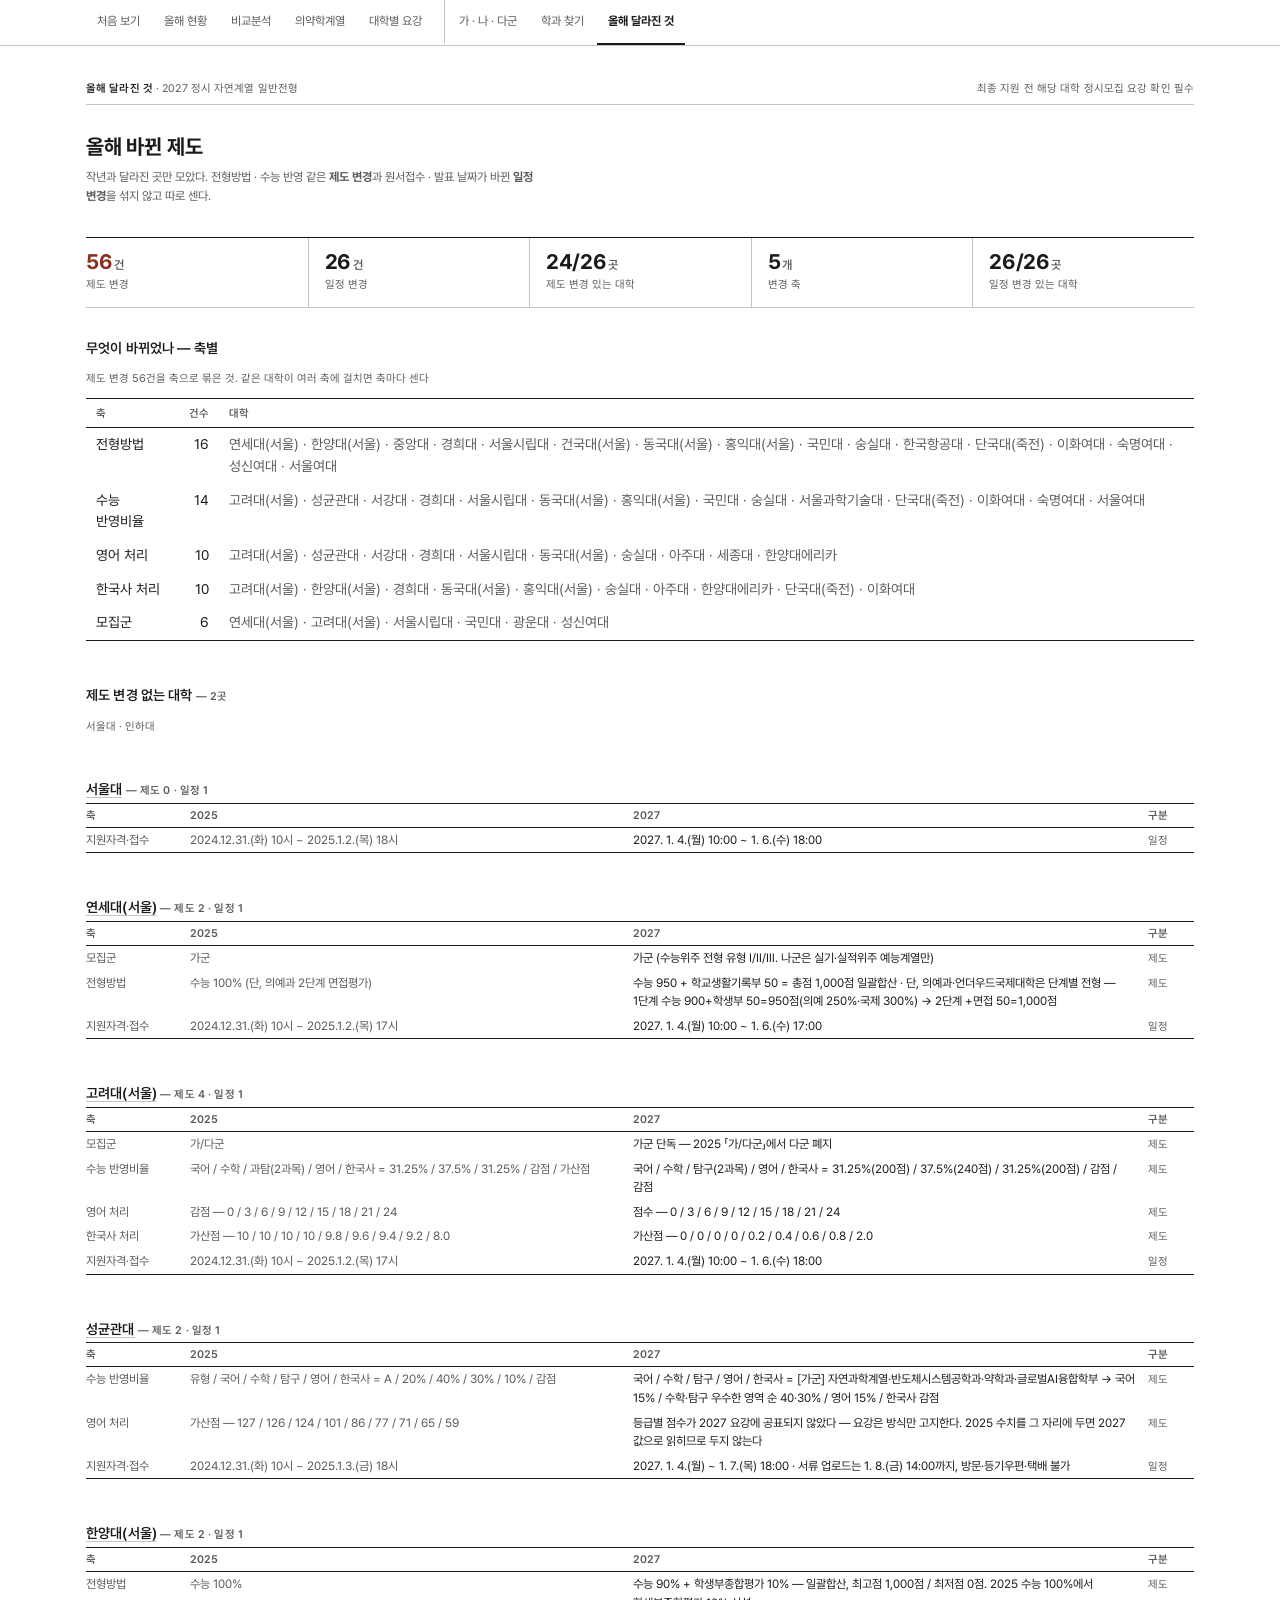
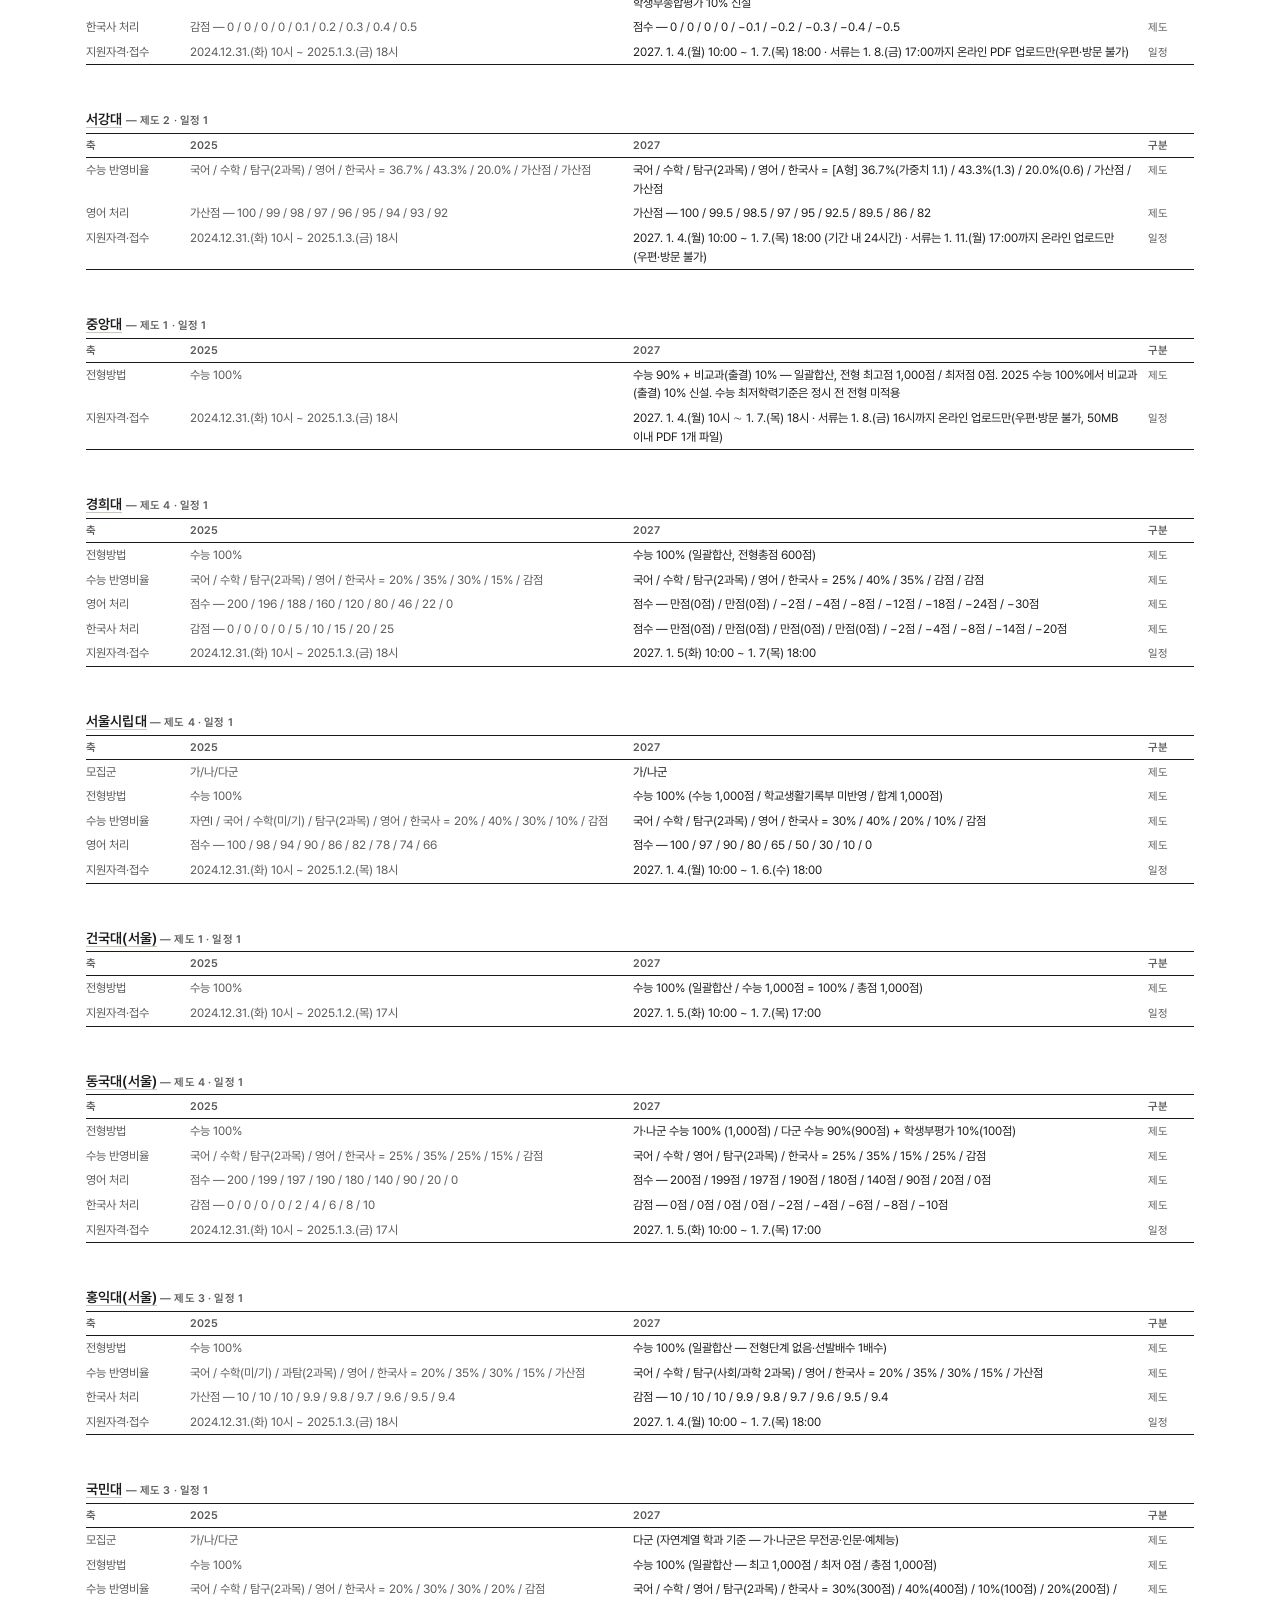
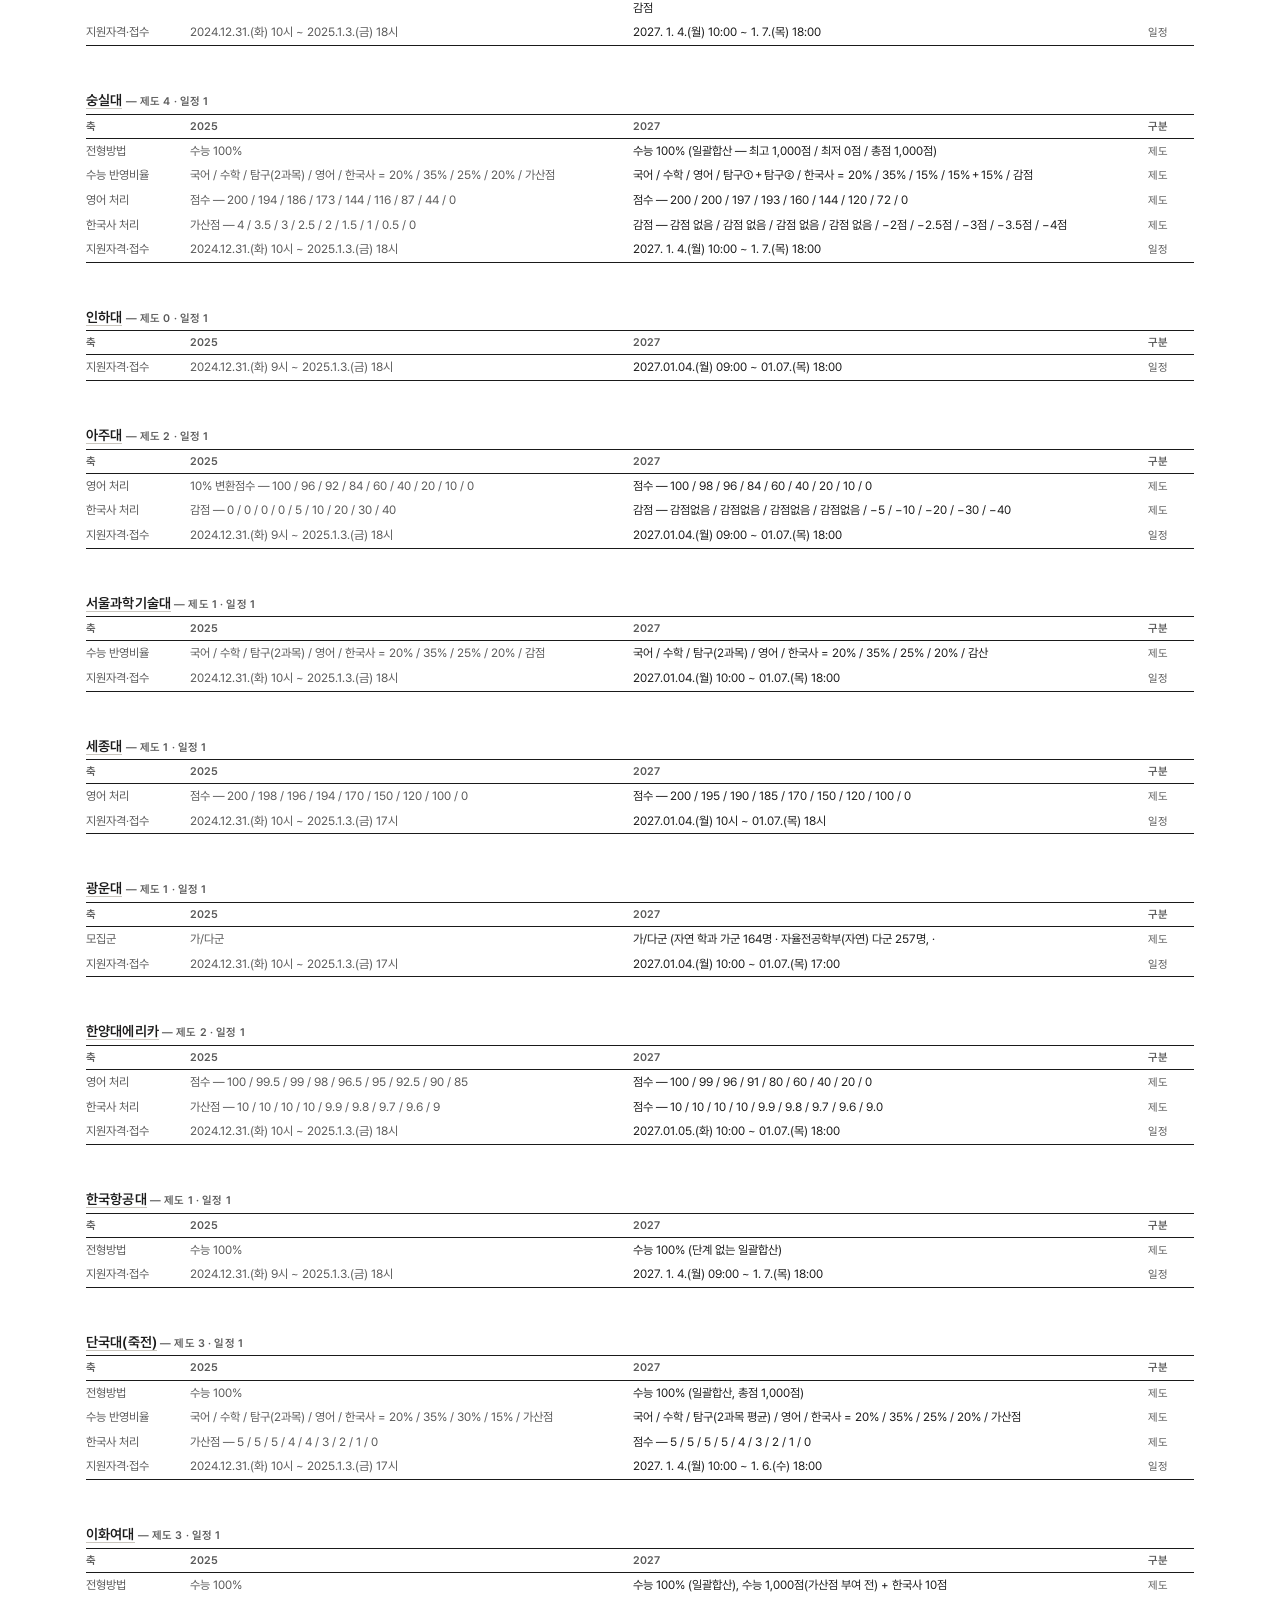
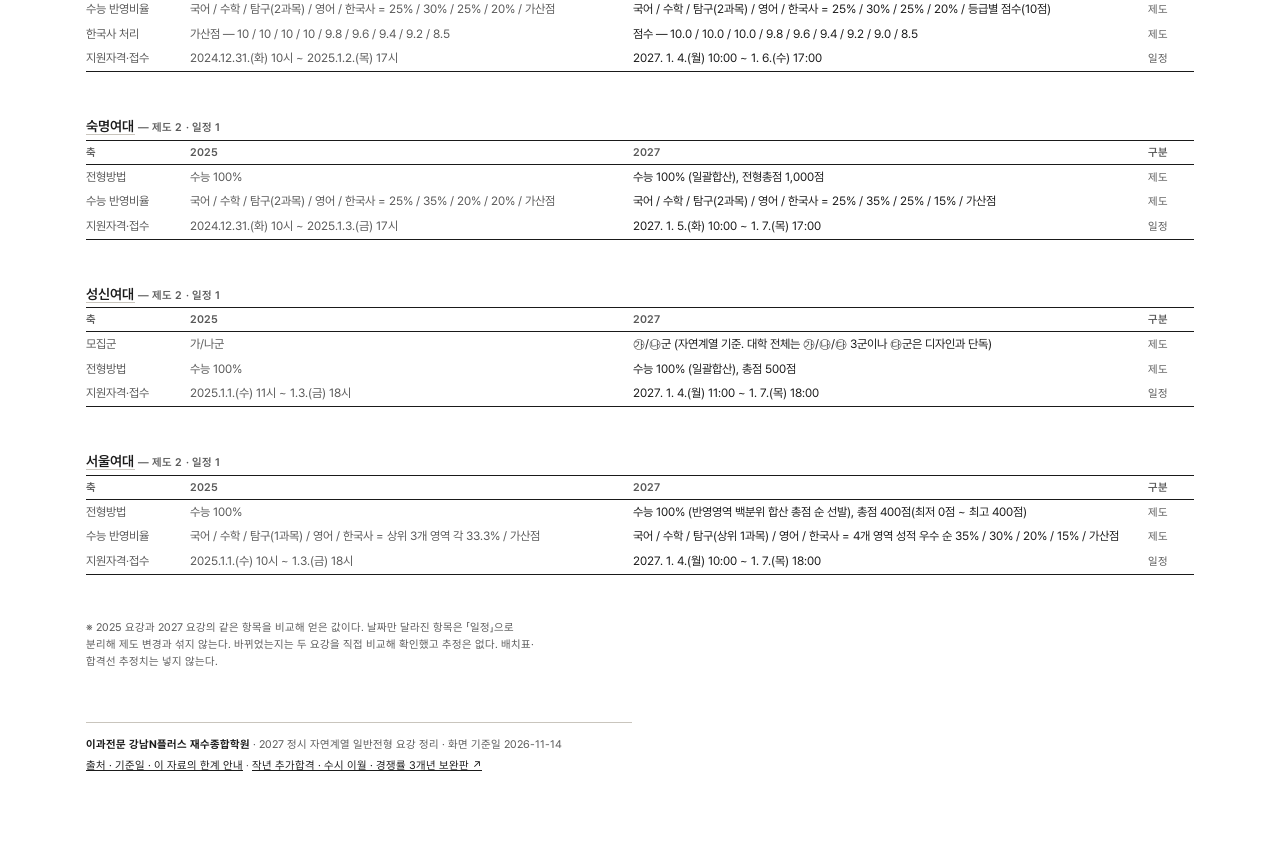
==== commit ddf0f279: "nav: 여덟 칸을 모든 화면에 세우고 누름 자리를 44px 로 올린다 독자 과업 4개 중 3개가 닿지 못하고 있었다. /gun · /units · /changes 가 내비에도 입" ====
--- a/changes/index.html
+++ b/changes/index.html
@@ -7,10 +7,11 @@
 <link rel="icon" href="data:image/svg+xml,<svg%20xmlns='http://www.w3.org/2000/svg'%20viewBox='0%200%2016%2016'><rect%20width='16'%20height='16'%20fill='%23F7F6F3'/><rect%20x='1'%20y='3'%20width='4'%20height='10'%20fill='%231F5D73'/><rect%20x='6'%20y='3'%20width='4'%20height='10'%20fill='%237A3B5E'/><rect%20x='11'%20y='3'%20width='4'%20height='10'%20fill='%236A5A1E'/></svg>">
 <link rel="stylesheet" href="../site.css">
 </head><body>
-<nav class="gnav"><div class="gnav-in"><a href="../index.html">처음 보기</a><a href="../national/index.html">올해 현황</a><a href="../compare/index.html">비교분석</a><a href="../medical/index.html">의약학계열</a><a href="../univ/index.html">대학별 요강</a><span class="on">올해 달라진 것</span></div></nav>
-<script>/* 좁은 화면에서 내비는 가로로 스크롤된다(flex-wrap:nowrap) — 그러면 지금 보고
-있는 칸이 오른쪽 화면 밖에 남는다(390px 실측: /units 의 현재 칸이 x=373, 17px만 보임).
-칸을 가운데로 끌어온다. 쪽 세로 위치는 건드리지 않으므로 scrollIntoView 는 쓰지 않는다. */
+<nav class="gnav"><div class="gnav-in"><a class="" href="../index.html">처음 보기</a><a class="" href="../national/index.html">올해 현황</a><a class="" href="../compare/index.html">비교분석</a><a class="" href="../medical/index.html">의약학계열</a><a class="" href="../univ/index.html">대학별 요강</a><a class="sep" href="../gun/index.html">가 · 나 · 다군</a><a class="" href="../units/index.html">학과 찾기</a><span class="on">올해 달라진 것</span></div></nav>
+<script>/* 내비가 어떤 이유로든 가로로 넘칠 때만(scrollWidth>clientWidth) 현재 칸을
+가운데로 끌어온다. 지금은 좁은 화면에서 두 줄로 접으므로 평소엔 아무 일도 하지 않는다 —
+칸이 더 늘어 한 줄에 안 들어가는 날의 안전장치로 남겨 둔다. 쪽 세로 위치는 건드리지
+않으므로 scrollIntoView 는 쓰지 않는다. */
 (function(){var g=document.querySelector('.gnav-in'),o=g&&g.querySelector('.on');
 if(g&&o&&g.scrollWidth>g.clientWidth)
 g.scrollLeft=o.offsetLeft-(g.clientWidth-o.offsetWidth)/2})();</script>
--- a/site.css
+++ b/site.css
@@ -113,16 +113,18 @@
 .pickgrid{display:grid;grid-template-columns:repeat(auto-fill,minmax(166px,1fr));
 gap:3px 14px}
 .pickgrid label{font-size:12px;cursor:pointer;user-select:none;
-display:flex;align-items:center;gap:5px}
+display:flex;align-items:center;gap:7px;min-height:44px;padding:4px 0}
 .pickgrid label.off{color:var(--sub);cursor:default}
-.pickgrid input{margin:0;accent-color:var(--ink)}
+.pickgrid input{margin:0;width:17px;height:17px;flex:0 0 17px;
+accent-color:var(--ink)}
 /* 칩은 이름 바로 옆에 붙인다. 칸 오른쪽 끝으로 밀면(margin-left:auto) 다음 대학
    체크박스와 맞닿아 그쪽 군으로 읽힌다 — 실측으로 서울대 나군 칩이 연세대에 붙어 보였다 */
 .pg{display:flex;gap:2px}
 .pg .chip{margin:0;width:7px;height:7px}
 .plain{margin-left:auto;font:inherit;font-size:11px;color:var(--sub);
-background:none;border:0;border-bottom:1px solid var(--rule);
-padding:0 0 1px;cursor:pointer}
+background:none;border:0;min-height:44px;padding:0 2px;cursor:pointer}
+.plain span{border-bottom:1px solid var(--rule);padding-bottom:1px}
+.plain:hover span{border-bottom-color:var(--ink)}
 .plain:hover{color:var(--ink);border-bottom-color:var(--ink)}
 
 @media print{.wrap{padding:0;max-width:none}@page{size:A4 landscape;margin:12mm}
@@ -142,8 +144,10 @@
 .bar input[type=search]{font:inherit;font-size:14px;width:230px;padding:5px 8px;
 border:0;border-bottom:1px solid var(--ink);background:transparent;color:inherit}
 .bar input[type=search]:focus{outline:0;border-bottom-width:2px}
-.bar label{font-size:12px;color:var(--sub);cursor:pointer;user-select:none}
-.bar label input{margin-right:4px;vertical-align:-1px;accent-color:var(--ink)}
+.bar label{font-size:12px;color:var(--sub);cursor:pointer;user-select:none;
+display:inline-flex;align-items:center;gap:6px;min-height:44px}
+.bar label input{margin:0;width:17px;height:17px;flex:0 0 17px;
+accent-color:var(--ink)}
 .bar .count{margin-left:auto;font-size:12px;color:var(--sub)}
 .bar .count b{color:var(--ink);font-weight:650}
 .ref th.s{cursor:pointer;user-select:none}
@@ -193,11 +197,14 @@
 .uu th:nth-child(5),.uu td:nth-child(5){width:66px}
 
 /* 대학별 요강 */
-.idx{display:flex;flex-wrap:wrap;gap:3px 14px;margin:0 0 34px;
+.idx{display:flex;flex-wrap:wrap;gap:0 14px;margin:0 0 34px;
 padding-bottom:13px;border-bottom:1px solid var(--rule)}
+/* 🔴 대학 색인도 목록이다 — 20.6px 로 서 있었다(실측 2026-11-16). 26칸을 44px 로
+   올리면 색인 높이가 두 배가 되지만, 한 번만 지나가는 맨 윗줄이고 여기를 못 누르면
+   대학 한 곳으로 좁히는 길이 막힌다. 밑줄은 글자 선에 붙인다(.grid26 과 같은 이유). */
 .idx a{font-size:12px;color:var(--ink);text-decoration:none;
-border-bottom:1px solid transparent;padding-bottom:1px}
-.idx a:hover{border-bottom-color:var(--ink)}
+min-height:44px;display:inline-flex;align-items:center}
+.idx a:hover{text-decoration:underline;text-underline-offset:3px}
 .idx .lab{font-size:11px;color:var(--sub);width:100%;margin-bottom:3px}
 .idx .grp{width:100%;margin-top:9px;font-size:11px;font-weight:600;
 color:var(--sub);letter-spacing:.02em}
@@ -213,7 +220,7 @@
 .f8 td{border-bottom:1px solid #EDEBE6;font-size:12px;vertical-align:baseline}
 .f8 tbody tr:last-child td{border-bottom:1.5px solid var(--ink)}
 details{margin-top:15px}
-summary{font-size:11px;color:var(--sub);cursor:pointer;padding:5px 0;
+summary{font-size:11px;color:var(--sub);cursor:pointer;padding:13px 0;
 border-bottom:1px solid var(--rule);list-style:none}
 summary::-webkit-details-marker{display:none}
 summary:before{content:'▸ ';font-size:10px;vertical-align:1px}
@@ -232,10 +239,17 @@
 .gnav{border-bottom:1px solid var(--rule);background:var(--paper)}
 .gnav-in{max-width:1180px;margin:0 auto;padding:0 36px;
 display:flex;flex-wrap:wrap;gap:0 2px;align-items:stretch}
-.gnav a,.gnav .on{font-size:12px;padding:10px 11px;text-decoration:none;
+/* 🔴 누름 자리 높이 하한은 44px 이다 (WCAG 2.5.5 · iOS HIG 44pt). padding 만
+   믿으면 조용히 40.6px 로 떨어진다 — 실측 2026-11-16. 문장 · 표 칸 안의
+   인라인 링크는 규격이 제외하므로(inline exception) 여기 대상이 아니다. */
+.gnav a,.gnav .on{font-size:12px;padding:12px 11px;min-height:44px;
+box-sizing:border-box;display:flex;align-items:center;text-decoration:none;
 color:var(--sub);border-bottom:2px solid transparent;white-space:nowrap}
 .gnav a:hover{color:var(--ink);border-bottom-color:var(--rule)}
 .gnav .on{color:var(--ink);font-weight:650;border-bottom-color:var(--ink)}
+/* 원본 4장(1~5번째 칸)과 보조 3개의 경계. 색을 하나 더 쓰지 않고 선으로만
+   가른다 — 보조도 같은 자리에 늘 서 있어야 닿을 수 있다. */
+.gnav .sep{border-left:1px solid var(--rule);margin-left:9px;padding-left:14px}
 
 /* 색인 — 대문에서 설명을 읽는 게 아니라 **일이 시작된다**.
    독자 과제가 「원서 3장 배분」이므로 첫 화면을 가 · 나 · 다 세 칸으로 둔다.
@@ -263,6 +277,11 @@
    패딩 18px = 58px 를 그대로 적는다 */
 .board.steps .wt{min-height:58px}
 .board.steps .stat{margin:9px 0 0}
+/* 보조 3칸 (입구) — 단계가 아니므로 번호도 숫자도 없다. 숫자를 다시 적으면 바로
+   아래 핵심 숫자와 같은 값이 두 번 강조돼 서로를 깎는다. 위계는 색이 아니라
+   윗선 두께로만 준다 (단계 3px · 보조 1px). */
+.board.aux3 .col{border-top-width:1px}
+.board.aux3 .wt{min-height:58px}
 .board .col{border-top:3px solid var(--ink);padding-top:12px}
 .board .col.b0{border-top-color:var(--g0)}
 .board .col.b1{border-top-color:var(--g1)}
@@ -281,25 +300,29 @@
 .board .list a{color:var(--ink);text-decoration:none;
 border-bottom:1px solid transparent}
 .board .list a:hover{border-bottom-color:var(--ink)}
-.board .go{display:block;margin-top:11px;font-size:12px;font-weight:600;
+.board .go{display:flex;align-items:center;min-height:44px;box-sizing:border-box;
+margin-top:11px;font-size:12px;font-weight:600;
 color:var(--ink);text-decoration:none;border-top:1px solid var(--rule);
-padding-top:10px}
+padding:13px 0 12px}
 .board .go:hover{background:var(--wash)}
 .morehead{font-size:11px;font-weight:600;color:var(--sub);letter-spacing:.02em;
 margin:0 0 7px}
 /* 「다음에 하는 일」 — 한 줄 텍스트로 두면 링크로 읽히지 않는다(2026-11-14 진단). */
 .more{display:grid;grid-template-columns:repeat(2,1fr);gap:0 24px;margin:0 0 38px}
-.more.aux3{grid-template-columns:repeat(3,1fr)}
 .more a{display:block;font-size:14px;color:var(--ink);text-decoration:none;
 border-bottom:1px solid var(--rule);padding:9px 0}
 .more a:hover{background:var(--wash)}
 .more a b{font-weight:600}
 .more a span{color:var(--sub);font-size:12px}
 .more a i{font-style:italic}
-.grid26{display:grid;grid-template-columns:repeat(5,1fr);gap:3px 16px;margin:0 0 8px}
-.grid26 a{font-size:12px;color:var(--ink);text-decoration:none;padding:2px 0;
-border-bottom:1px solid transparent;display:flex;align-items:center}
-.grid26 a:hover{border-bottom-color:var(--ink)}
+.grid26{display:grid;grid-template-columns:repeat(5,1fr);gap:0 16px;margin:0 0 8px}
+/* 🔴 누름 자리 하한 44px — 이름 26곳은 문장 속 링크가 아니라 **목록**이므로
+   규격의 인라인 예외 대상이 아니다. 23.6px 로 서 있었다(실측 2026-11-16).
+   밑줄은 border 로 그리면 44px 상자 바닥에 떨어져 글자와 떨어진다 —
+   text-decoration 으로 바꿔 글자 선에 붙인다. */
+.grid26 a{font-size:12px;color:var(--ink);text-decoration:none;
+min-height:44px;display:flex;align-items:center}
+.grid26 a:hover{text-decoration:underline;text-underline-offset:3px}
 .grid26 .pg{flex:0 0 auto;margin-right:5px}
 .todo{border-top:1.5px solid var(--ink);padding-top:13px;max-width:62ch}
 
@@ -338,7 +361,11 @@
 .scroll{overflow:visible}
 @media screen and (max-width:860px){
  .wrap{padding:20px 16px 52px}
- .gnav-in{padding:0 16px;flex-wrap:nowrap;overflow-x:auto}
+ /* 🔴 여덟 칸은 가로로 스크롤시키면 안 된다. 390px 에서 내비 너비가 628px 가 되어
+    238px(보통 보조 3칸 쪽)이 화면 밖에 남는데, 스크롤된다는 표시가 아무것도 없어
+    독자에겐 그냥 없는 칸이 된다(실측 2026-11-16). 두 줄로 접어 여덟 칸을 다 세운다. */
+ .gnav-in{padding:0 16px;flex-wrap:wrap;overflow-x:visible}
+ .gnav .sep{border-left:0;margin-left:0;padding-left:11px}
  .runhead{flex-wrap:wrap;gap:3px 14px}
  /* 1180px 전제로 깐 격자 넷을 전부 1~2열로 내린다 */
  .cols{grid-template-columns:1fr;gap:30px;margin-bottom:34px}
@@ -350,6 +377,9 @@
     넘침으로는 안 잡힌다. 1fr 트랙은 글자를 쪼개며 끝까지 줄어든다. */
  .board.steps{grid-template-columns:1fr;gap:22px}
  .board.steps .wt{min-height:0}
+ /* 보조 3칸은 열 수를 따로 선언하지 않아 위 `.board{1fr}` 로 내려간다. 다만
+    하한(0,2,1)은 같은 특정도로 풀어야 1칸에서 빈 줄이 남지 않는다. */
+ .board.aux3 .wt{min-height:0}
  .board .list{min-height:0}
  .grid26{grid-template-columns:repeat(2,1fr)}
  /* 순서·숫자 칸은 쌓는다. 쌓인 칸에 왼쪽 구분선이 남으면 들여쓴 것처럼 읽힌다 */
@@ -358,7 +388,6 @@
  border-top:1px solid #EDEBE6}
  .u-meta{margin-left:0}
  .bar .count{margin-left:0;flex:0 0 100%}
- .pickgrid label{padding:3px 0}
  .plain{margin-left:0}
 
  /* 표는 가로로 민다. 고정 폭 표가 폭 안에 들어오려고 글자를 세로로 쪼개는 것보다
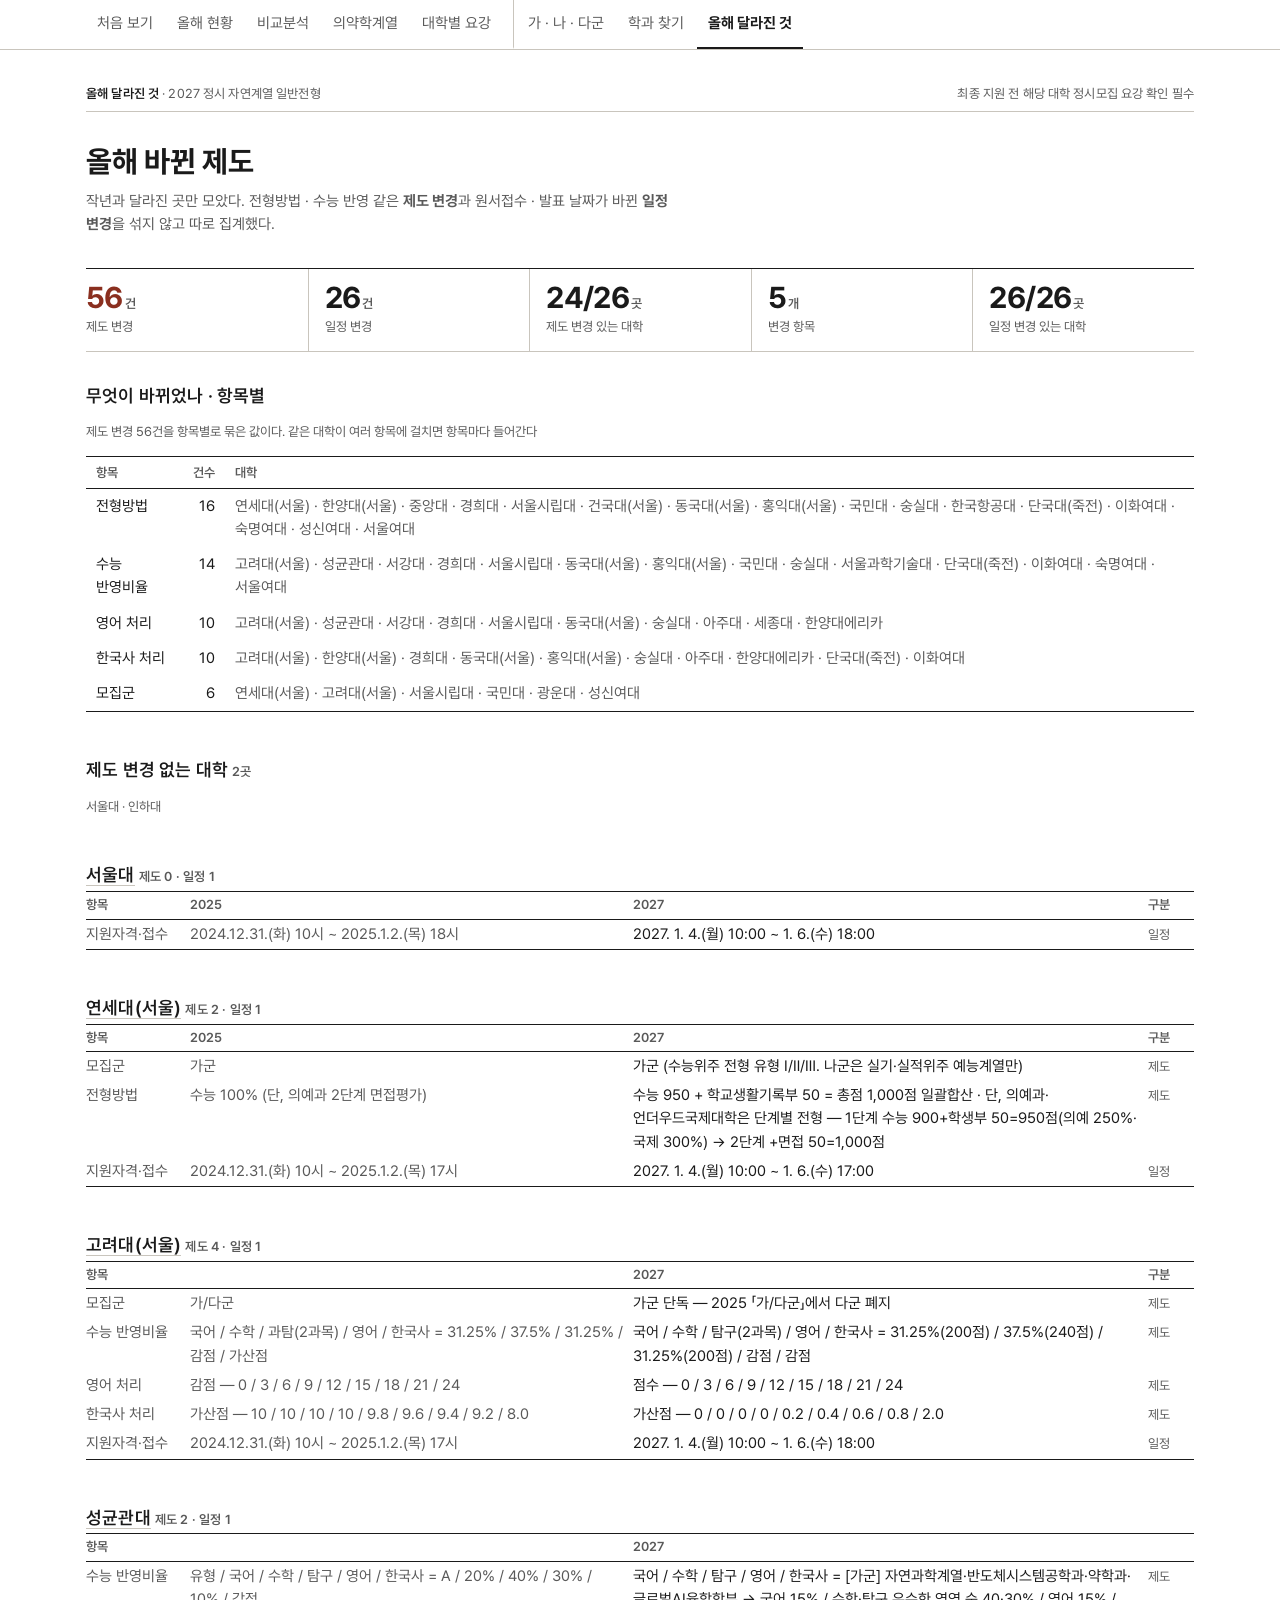
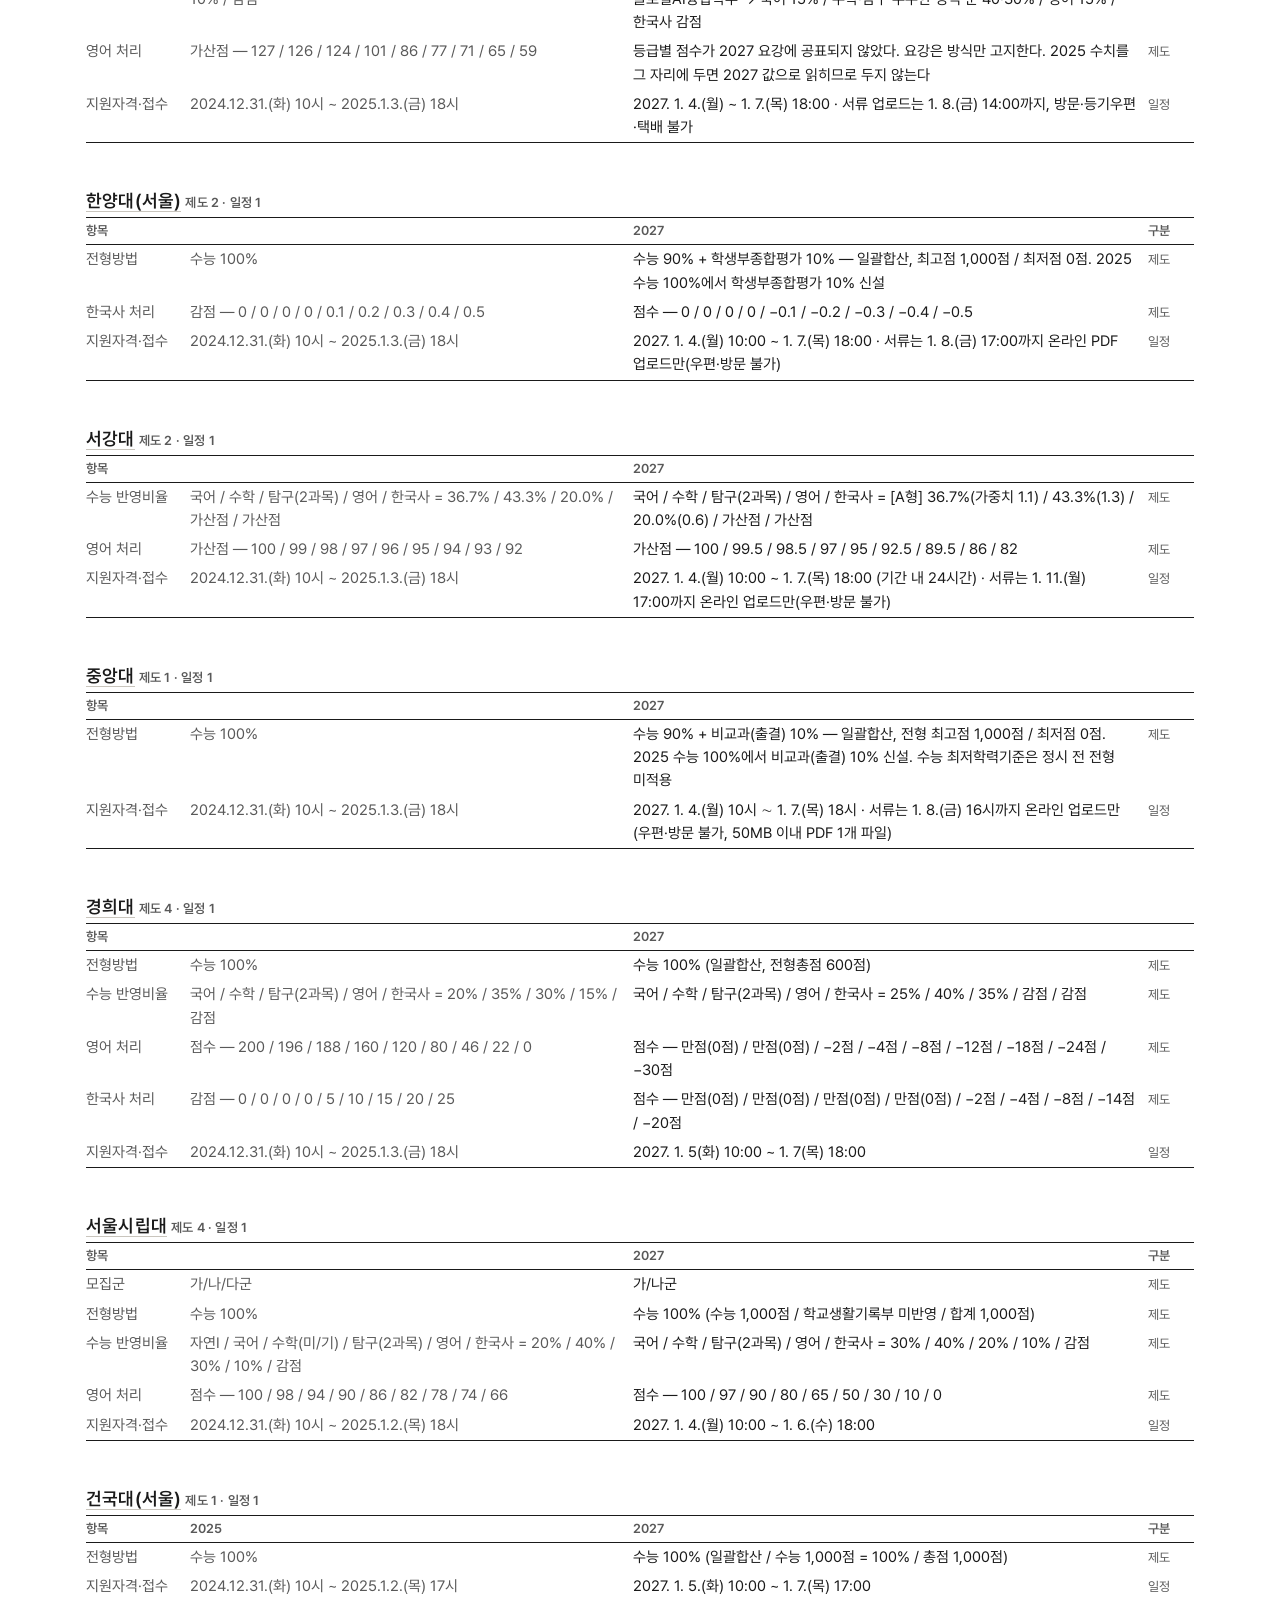
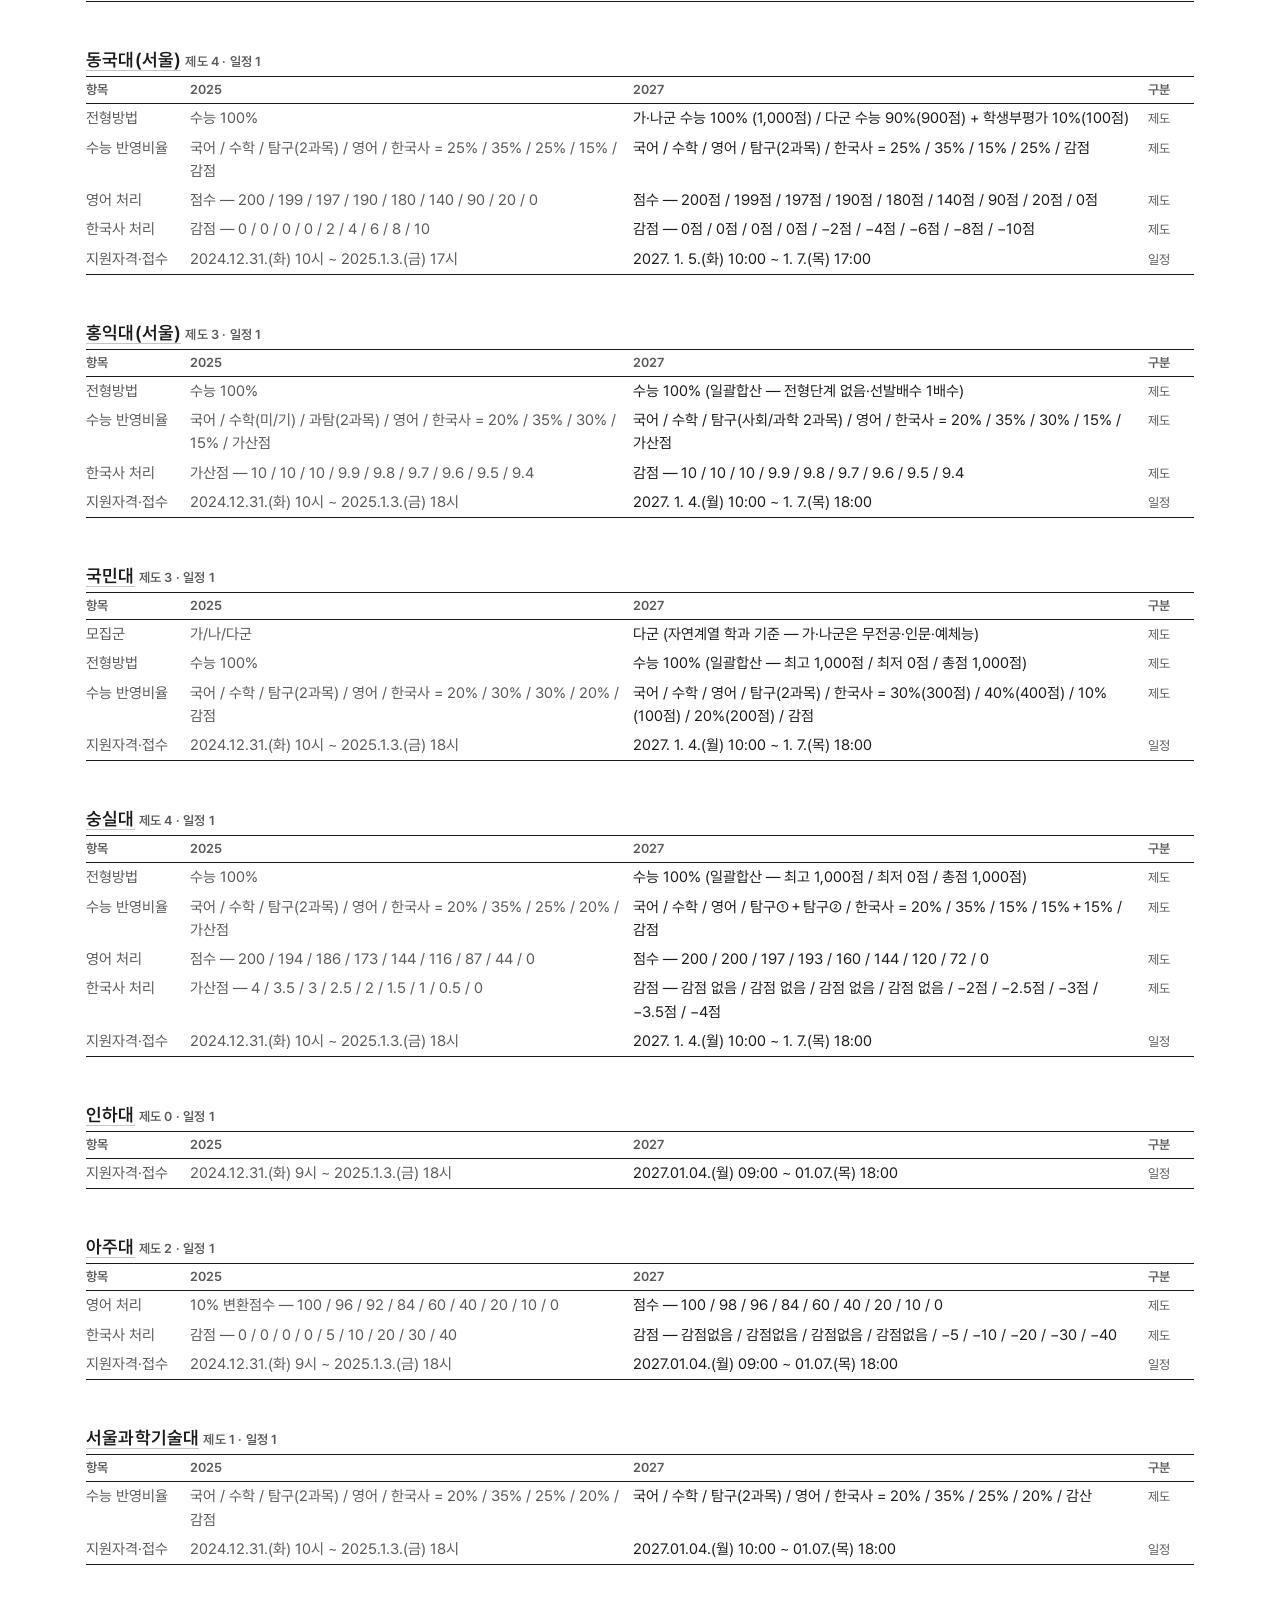
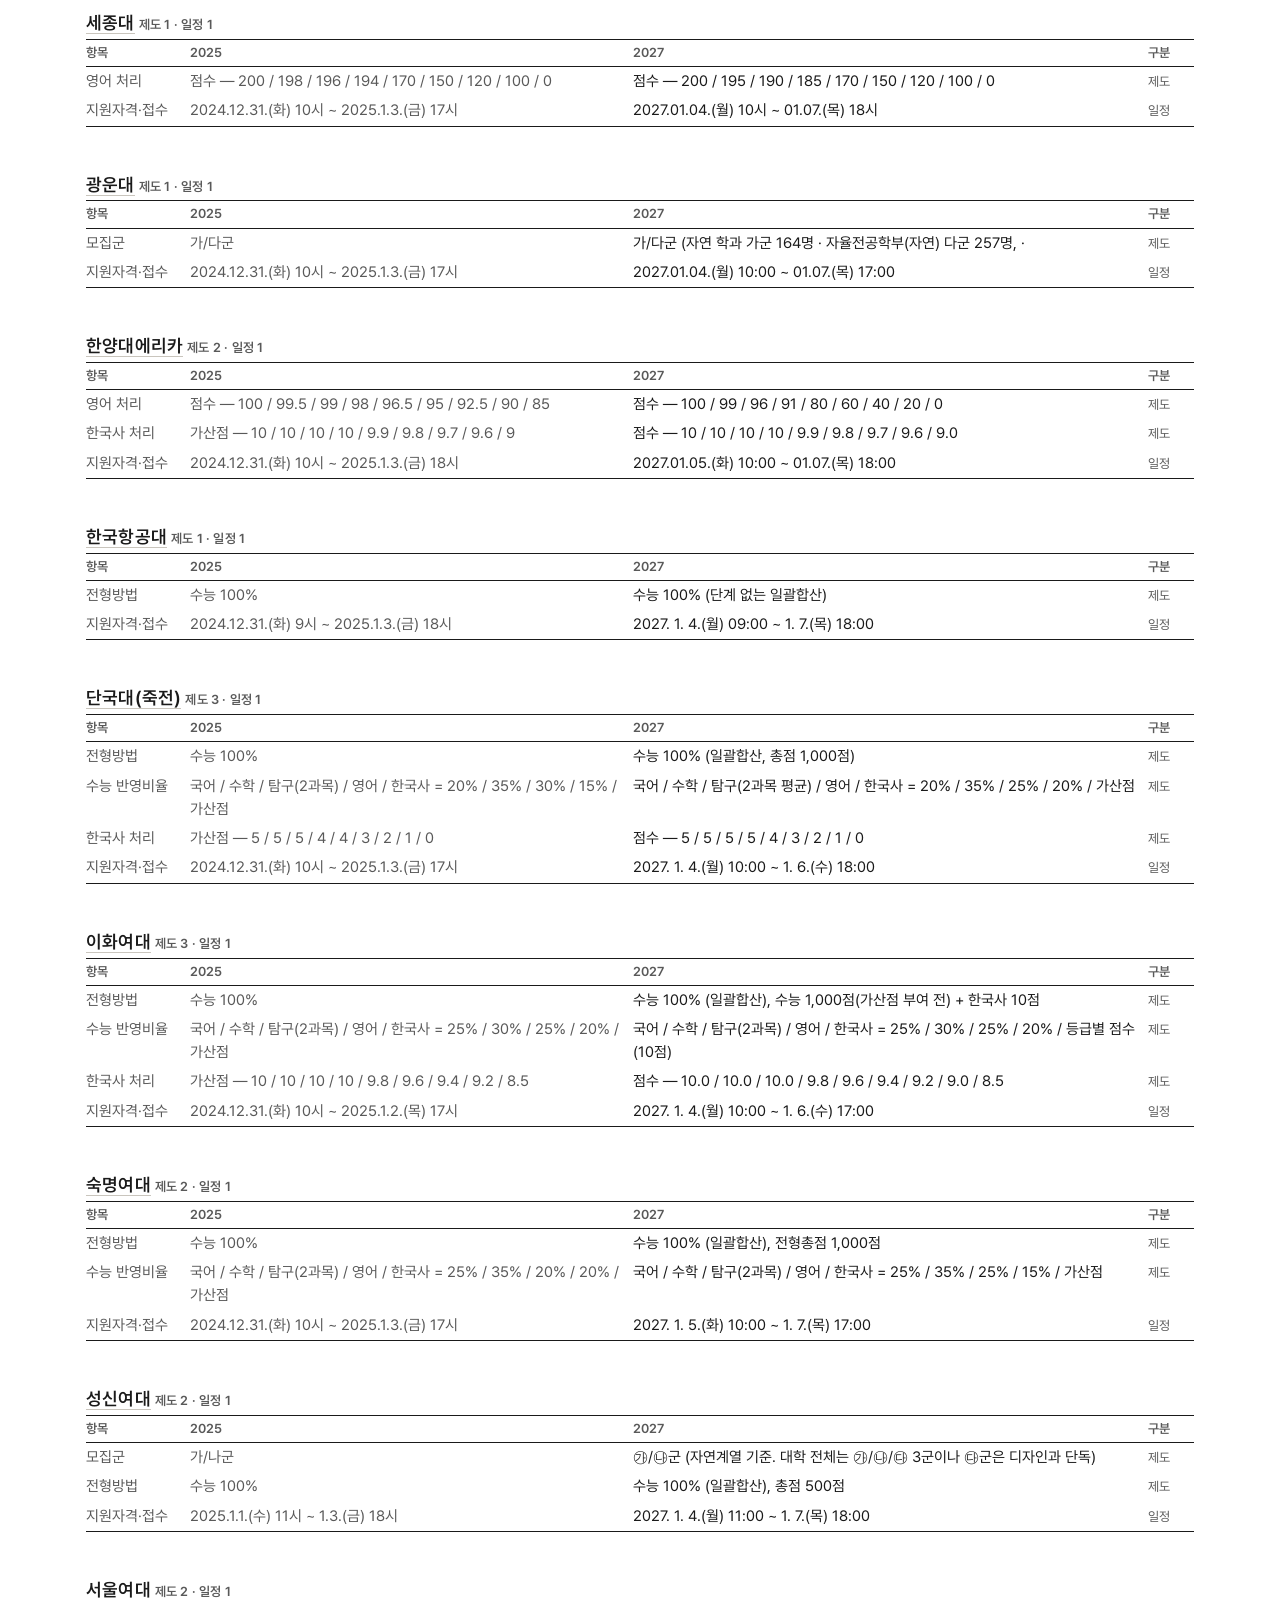
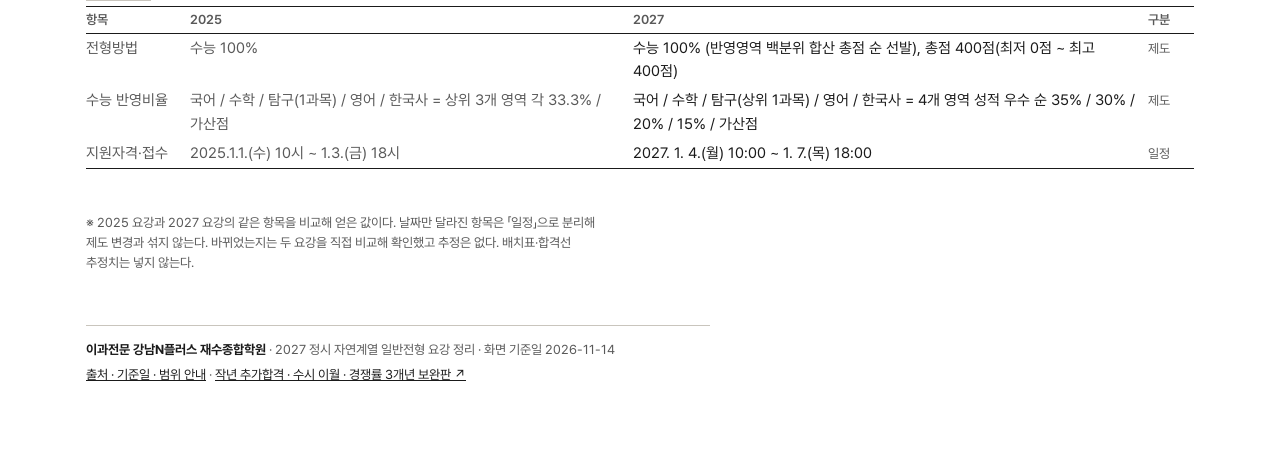
==== commit 8a24e006: "말투·단어 네 축 0건 — 줄표·독자 행동 서술·자기 설명 문장·조어 「축」 교정 게이트 check_tone.py 를 build.sh 에 편입해 두 묶음 산문을 0건으로 묶는다." ====
--- a/changes/index.html
+++ b/changes/index.html
@@ -1,6 +1,6 @@
 <!doctype html><html lang="ko"><head><meta charset="utf-8">
 <meta name="viewport" content="width=device-width,initial-scale=1">
-<title>올해 달라진 것 — 2027 정시 자연계열 일반전형</title>
+<title>올해 달라진 것 · 2027 정시 자연계열 일반전형</title>
 <meta name="description" content="2027 정시 자연계열 일반전형 — 2025 대비 제도 56건·일정 26건, 대학별로">
 <meta name="robots" content="noindex,nofollow,noarchive">
 
@@ -19,95 +19,95 @@
 <div class="runhead"><span><b>올해 달라진 것</b> · 2027 정시 자연계열 일반전형</span><span>최종 지원 전 해당 대학 정시모집 요강 확인 필수</span></div>
 <h1>올해 바뀐 제도</h1>
 <p class="lede">작년과 달라진 곳만 모았다. 전형방법 · 수능 반영 같은 <b>제도 변경</b>과
-원서접수 · 발표 날짜가 바뀐 <b>일정 변경</b>을 섞지 않고 따로 센다.</p>
-<div class="kpi"><div class="hot"><div class="n">56<em>건</em></div><div class="k">제도 변경</div></div><div><div class="n">26<em>건</em></div><div class="k">일정 변경</div></div><div><div class="n">24/26<em>곳</em></div><div class="k">제도 변경 있는 대학</div></div><div><div class="n">5<em>개</em></div><div class="k">변경 축</div></div><div><div class="n">26/26<em>곳</em></div><div class="k">일정 변경 있는 대학</div></div></div>
-<div class="sect"><h2>무엇이 바뀌었나 — 축별</h2>
-<p class="mini">제도 변경 56건을 축으로 묶은 것. 같은 대학이 여러 축에 걸치면 축마다 센다</p>
-<div class="scroll"><table><thead><tr><th>축</th><th class="num">건수</th><th>대학</th></tr></thead>
+원서접수 · 발표 날짜가 바뀐 <b>일정 변경</b>을 섞지 않고 따로 집계했다.</p>
+<div class="kpi"><div class="hot"><div class="n">56<em>건</em></div><div class="k">제도 변경</div></div><div><div class="n">26<em>건</em></div><div class="k">일정 변경</div></div><div><div class="n">24/26<em>곳</em></div><div class="k">제도 변경 있는 대학</div></div><div><div class="n">5<em>개</em></div><div class="k">변경 항목</div></div><div><div class="n">26/26<em>곳</em></div><div class="k">일정 변경 있는 대학</div></div></div>
+<div class="sect"><h2>무엇이 바뀌었나 · 항목별</h2>
+<p class="mini">제도 변경 56건을 항목별로 묶은 값이다. 같은 대학이 여러 항목에 걸치면 항목마다 들어간다</p>
+<div class="scroll"><table><thead><tr><th>항목</th><th class="num">건수</th><th>대학</th></tr></thead>
 <tbody><tr><td>전형방법</td><td class="num">16</td><td class="sub">연세대(서울) · 한양대(서울) · 중앙대 · 경희대 · 서울시립대 · 건국대(서울) · 동국대(서울) · 홍익대(서울) · 국민대 · 숭실대 · 한국항공대 · 단국대(죽전) · 이화여대 · 숙명여대 · 성신여대 · 서울여대</td></tr><tr><td>수능 반영비율</td><td class="num">14</td><td class="sub">고려대(서울) · 성균관대 · 서강대 · 경희대 · 서울시립대 · 동국대(서울) · 홍익대(서울) · 국민대 · 숭실대 · 서울과학기술대 · 단국대(죽전) · 이화여대 · 숙명여대 · 서울여대</td></tr><tr><td>영어 처리</td><td class="num">10</td><td class="sub">고려대(서울) · 성균관대 · 서강대 · 경희대 · 서울시립대 · 동국대(서울) · 숭실대 · 아주대 · 세종대 · 한양대에리카</td></tr><tr><td>한국사 처리</td><td class="num">10</td><td class="sub">고려대(서울) · 한양대(서울) · 경희대 · 동국대(서울) · 홍익대(서울) · 숭실대 · 아주대 · 한양대에리카 · 단국대(죽전) · 이화여대</td></tr><tr><td>모집군</td><td class="num">6</td><td class="sub">연세대(서울) · 고려대(서울) · 서울시립대 · 국민대 · 광운대 · 성신여대</td></tr></tbody></table></div></div>
-<div class="sect"><h2>제도 변경 없는 대학 <span class="mini">— 2곳</span></h2>
+<div class="sect"><h2>제도 변경 없는 대학 <span class="mini">2곳</span></h2>
 <p class="mini">서울대 · 인하대</p></div>
 <div class="sect" id="01-서울대"><h2><a class="ul" href="../univ/index.html#01-서울대">서울대</a>
-<span class="mini">— 제도 0 · 일정 1</span></h2>
-<div class="scroll"><table class="ref fix u5"><thead><tr><th>축</th><th>2025</th><th>2027</th><th>구분</th></tr></thead>
+<span class="mini">제도 0 · 일정 1</span></h2>
+<div class="scroll"><table class="ref fix u5"><thead><tr><th>항목</th><th>2025</th><th>2027</th><th>구분</th></tr></thead>
 <tbody><tr><td class="sub">지원자격·접수</td><td class="d-old">2024.12.31.(화) 10시 ~ 2025.1.2.(목) 18시</td><td class="d-new">2027. 1. 4.(월) 10:00 ~ 1. 6.(수) 18:00</td><td class="kind">일정</td></tr></tbody></table></div></div><div class="sect" id="02-연세대_서울"><h2><a class="ul" href="../univ/index.html#02-연세대_서울">연세대(서울)</a>
-<span class="mini">— 제도 2 · 일정 1</span></h2>
-<div class="scroll"><table class="ref fix u5"><thead><tr><th>축</th><th>2025</th><th>2027</th><th>구분</th></tr></thead>
+<span class="mini">제도 2 · 일정 1</span></h2>
+<div class="scroll"><table class="ref fix u5"><thead><tr><th>항목</th><th>2025</th><th>2027</th><th>구분</th></tr></thead>
 <tbody><tr><td class="sub">모집군</td><td class="d-old">가군</td><td class="d-new">가군 (수능위주 전형 유형 Ⅰ/Ⅱ/Ⅲ. 나군은 실기·실적위주 예능계열만)</td><td class="kind">제도</td></tr><tr><td class="sub">전형방법</td><td class="d-old">수능 100% (단, 의예과 2단계 면접평가)</td><td class="d-new">수능 950 + 학교생활기록부 50 = 총점 1,000점 일괄합산 · 단, 의예과·언더우드국제대학은 단계별 전형 — 1단계 수능 900+학생부 50=950점(의예 250%·국제 300%) → 2단계 +면접 50=1,000점</td><td class="kind">제도</td></tr><tr><td class="sub">지원자격·접수</td><td class="d-old">2024.12.31.(화) 10시 ~ 2025.1.2.(목) 17시</td><td class="d-new">2027. 1. 4.(월) 10:00 ~ 1. 6.(수) 17:00</td><td class="kind">일정</td></tr></tbody></table></div></div><div class="sect" id="03-고려대_서울"><h2><a class="ul" href="../univ/index.html#03-고려대_서울">고려대(서울)</a>
-<span class="mini">— 제도 4 · 일정 1</span></h2>
-<div class="scroll"><table class="ref fix u5"><thead><tr><th>축</th><th>2025</th><th>2027</th><th>구분</th></tr></thead>
+<span class="mini">제도 4 · 일정 1</span></h2>
+<div class="scroll"><table class="ref fix u5"><thead><tr><th>항목</th><th>2025</th><th>2027</th><th>구분</th></tr></thead>
 <tbody><tr><td class="sub">모집군</td><td class="d-old">가/다군</td><td class="d-new">가군 단독 — 2025 「가/다군」에서 다군 폐지</td><td class="kind">제도</td></tr><tr><td class="sub">수능 반영비율</td><td class="d-old">국어 / 수학 / 과탐(2과목) / 영어 / 한국사 = 31.25% / 37.5% / 31.25% / 감점 / 가산점</td><td class="d-new">국어 / 수학 / 탐구(2과목) / 영어 / 한국사 = 31.25%(200점) / 37.5%(240점) / 31.25%(200점) / 감점 / 감점</td><td class="kind">제도</td></tr><tr><td class="sub">영어 처리</td><td class="d-old">감점 — 0 / 3 / 6 / 9 / 12 / 15 / 18 / 21 / 24</td><td class="d-new">점수 — 0 / 3 / 6 / 9 / 12 / 15 / 18 / 21 / 24</td><td class="kind">제도</td></tr><tr><td class="sub">한국사 처리</td><td class="d-old">가산점 — 10 / 10 / 10 / 10 / 9.8 / 9.6 / 9.4 / 9.2 / 8.0</td><td class="d-new">가산점 — 0 / 0 / 0 / 0 / 0.2 / 0.4 / 0.6 / 0.8 / 2.0</td><td class="kind">제도</td></tr><tr><td class="sub">지원자격·접수</td><td class="d-old">2024.12.31.(화) 10시 ~ 2025.1.2.(목) 17시</td><td class="d-new">2027. 1. 4.(월) 10:00 ~ 1. 6.(수) 18:00</td><td class="kind">일정</td></tr></tbody></table></div></div><div class="sect" id="04-성균관대"><h2><a class="ul" href="../univ/index.html#04-성균관대">성균관대</a>
-<span class="mini">— 제도 2 · 일정 1</span></h2>
-<div class="scroll"><table class="ref fix u5"><thead><tr><th>축</th><th>2025</th><th>2027</th><th>구분</th></tr></thead>
-<tbody><tr><td class="sub">수능 반영비율</td><td class="d-old">유형 / 국어 / 수학 / 탐구 / 영어 / 한국사 = A / 20% / 40% / 30% / 10% / 감점</td><td class="d-new">국어 / 수학 / 탐구 / 영어 / 한국사 = [가군] 자연과학계열·반도체시스템공학과·약학과·글로벌AI융합학부 → 국어 15% / 수학·탐구 우수한 영역 순 40·30% / 영어 15% / 한국사 감점</td><td class="kind">제도</td></tr><tr><td class="sub">영어 처리</td><td class="d-old">가산점 — 127 / 126 / 124 / 101 / 86 / 77 / 71 / 65 / 59</td><td class="d-new">등급별 점수가 2027 요강에 공표되지 않았다 — 요강은 방식만 고지한다. 2025 수치를 그 자리에 두면 2027 값으로 읽히므로 두지 않는다</td><td class="kind">제도</td></tr><tr><td class="sub">지원자격·접수</td><td class="d-old">2024.12.31.(화) 10시 ~ 2025.1.3.(금) 18시</td><td class="d-new">2027. 1. 4.(월) ~ 1. 7.(목) 18:00 · 서류 업로드는 1. 8.(금) 14:00까지, 방문·등기우편·택배 불가</td><td class="kind">일정</td></tr></tbody></table></div></div><div class="sect" id="05-한양대_서울"><h2><a class="ul" href="../univ/index.html#05-한양대_서울">한양대(서울)</a>
-<span class="mini">— 제도 2 · 일정 1</span></h2>
-<div class="scroll"><table class="ref fix u5"><thead><tr><th>축</th><th>2025</th><th>2027</th><th>구분</th></tr></thead>
+<span class="mini">제도 2 · 일정 1</span></h2>
+<div class="scroll"><table class="ref fix u5"><thead><tr><th>항목</th><th>2025</th><th>2027</th><th>구분</th></tr></thead>
+<tbody><tr><td class="sub">수능 반영비율</td><td class="d-old">유형 / 국어 / 수학 / 탐구 / 영어 / 한국사 = A / 20% / 40% / 30% / 10% / 감점</td><td class="d-new">국어 / 수학 / 탐구 / 영어 / 한국사 = [가군] 자연과학계열·반도체시스템공학과·약학과·글로벌AI융합학부 → 국어 15% / 수학·탐구 우수한 영역 순 40·30% / 영어 15% / 한국사 감점</td><td class="kind">제도</td></tr><tr><td class="sub">영어 처리</td><td class="d-old">가산점 — 127 / 126 / 124 / 101 / 86 / 77 / 71 / 65 / 59</td><td class="d-new">등급별 점수가 2027 요강에 공표되지 않았다. 요강은 방식만 고지한다. 2025 수치를 그 자리에 두면 2027 값으로 읽히므로 두지 않는다</td><td class="kind">제도</td></tr><tr><td class="sub">지원자격·접수</td><td class="d-old">2024.12.31.(화) 10시 ~ 2025.1.3.(금) 18시</td><td class="d-new">2027. 1. 4.(월) ~ 1. 7.(목) 18:00 · 서류 업로드는 1. 8.(금) 14:00까지, 방문·등기우편·택배 불가</td><td class="kind">일정</td></tr></tbody></table></div></div><div class="sect" id="05-한양대_서울"><h2><a class="ul" href="../univ/index.html#05-한양대_서울">한양대(서울)</a>
+<span class="mini">제도 2 · 일정 1</span></h2>
+<div class="scroll"><table class="ref fix u5"><thead><tr><th>항목</th><th>2025</th><th>2027</th><th>구분</th></tr></thead>
 <tbody><tr><td class="sub">전형방법</td><td class="d-old">수능 100%</td><td class="d-new">수능 90% + 학생부종합평가 10% — 일괄합산, 최고점 1,000점 / 최저점 0점. 2025 수능 100%에서 학생부종합평가 10% 신설</td><td class="kind">제도</td></tr><tr><td class="sub">한국사 처리</td><td class="d-old">감점 — 0 / 0 / 0 / 0 / 0.1 / 0.2 / 0.3 / 0.4 / 0.5</td><td class="d-new">점수 — 0 / 0 / 0 / 0 / −0.1 / −0.2 / −0.3 / −0.4 / −0.5</td><td class="kind">제도</td></tr><tr><td class="sub">지원자격·접수</td><td class="d-old">2024.12.31.(화) 10시 ~ 2025.1.3.(금) 18시</td><td class="d-new">2027. 1. 4.(월) 10:00 ~ 1. 7.(목) 18:00 · 서류는 1. 8.(금) 17:00까지 온라인 PDF 업로드만(우편·방문 불가)</td><td class="kind">일정</td></tr></tbody></table></div></div><div class="sect" id="06-서강대"><h2><a class="ul" href="../univ/index.html#06-서강대">서강대</a>
-<span class="mini">— 제도 2 · 일정 1</span></h2>
-<div class="scroll"><table class="ref fix u5"><thead><tr><th>축</th><th>2025</th><th>2027</th><th>구분</th></tr></thead>
+<span class="mini">제도 2 · 일정 1</span></h2>
+<div class="scroll"><table class="ref fix u5"><thead><tr><th>항목</th><th>2025</th><th>2027</th><th>구분</th></tr></thead>
 <tbody><tr><td class="sub">수능 반영비율</td><td class="d-old">국어 / 수학 / 탐구(2과목) / 영어 / 한국사 = 36.7% / 43.3% / 20.0% / 가산점 / 가산점</td><td class="d-new">국어 / 수학 / 탐구(2과목) / 영어 / 한국사 = [A형] 36.7%(가중치 1.1) / 43.3%(1.3) / 20.0%(0.6) / 가산점 / 가산점</td><td class="kind">제도</td></tr><tr><td class="sub">영어 처리</td><td class="d-old">가산점 — 100 / 99 / 98 / 97 / 96 / 95 / 94 / 93 / 92</td><td class="d-new">가산점 — 100 / 99.5 / 98.5 / 97 / 95 / 92.5 / 89.5 / 86 / 82</td><td class="kind">제도</td></tr><tr><td class="sub">지원자격·접수</td><td class="d-old">2024.12.31.(화) 10시 ~ 2025.1.3.(금) 18시</td><td class="d-new">2027. 1. 4.(월) 10:00 ~ 1. 7.(목) 18:00 (기간 내 24시간) · 서류는 1. 11.(월) 17:00까지 온라인 업로드만(우편·방문 불가)</td><td class="kind">일정</td></tr></tbody></table></div></div><div class="sect" id="07-중앙대"><h2><a class="ul" href="../univ/index.html#07-중앙대">중앙대</a>
-<span class="mini">— 제도 1 · 일정 1</span></h2>
-<div class="scroll"><table class="ref fix u5"><thead><tr><th>축</th><th>2025</th><th>2027</th><th>구분</th></tr></thead>
+<span class="mini">제도 1 · 일정 1</span></h2>
+<div class="scroll"><table class="ref fix u5"><thead><tr><th>항목</th><th>2025</th><th>2027</th><th>구분</th></tr></thead>
 <tbody><tr><td class="sub">전형방법</td><td class="d-old">수능 100%</td><td class="d-new">수능 90% + 비교과(출결) 10% — 일괄합산, 전형 최고점 1,000점 / 최저점 0점. 2025 수능 100%에서 비교과(출결) 10% 신설. 수능 최저학력기준은 정시 전 전형 미적용</td><td class="kind">제도</td></tr><tr><td class="sub">지원자격·접수</td><td class="d-old">2024.12.31.(화) 10시 ~ 2025.1.3.(금) 18시</td><td class="d-new">2027. 1. 4.(월) 10시 ∼ 1. 7.(목) 18시 · 서류는 1. 8.(금) 16시까지 온라인 업로드만(우편·방문 불가, 50MB 이내 PDF 1개 파일)</td><td class="kind">일정</td></tr></tbody></table></div></div><div class="sect" id="08-경희대"><h2><a class="ul" href="../univ/index.html#08-경희대">경희대</a>
-<span class="mini">— 제도 4 · 일정 1</span></h2>
-<div class="scroll"><table class="ref fix u5"><thead><tr><th>축</th><th>2025</th><th>2027</th><th>구분</th></tr></thead>
+<span class="mini">제도 4 · 일정 1</span></h2>
+<div class="scroll"><table class="ref fix u5"><thead><tr><th>항목</th><th>2025</th><th>2027</th><th>구분</th></tr></thead>
 <tbody><tr><td class="sub">전형방법</td><td class="d-old">수능 100%</td><td class="d-new">수능 100% (일괄합산, 전형총점 600점)</td><td class="kind">제도</td></tr><tr><td class="sub">수능 반영비율</td><td class="d-old">국어 / 수학 / 탐구(2과목) / 영어 / 한국사 = 20% / 35% / 30% / 15% / 감점</td><td class="d-new">국어 / 수학 / 탐구(2과목) / 영어 / 한국사 = 25% / 40% / 35% / 감점 / 감점</td><td class="kind">제도</td></tr><tr><td class="sub">영어 처리</td><td class="d-old">점수 — 200 / 196 / 188 / 160 / 120 / 80 / 46 / 22 / 0</td><td class="d-new">점수 — 만점(0점) / 만점(0점) / −2점 / −4점 / −8점 / −12점 / −18점 / −24점 / −30점</td><td class="kind">제도</td></tr><tr><td class="sub">한국사 처리</td><td class="d-old">감점 — 0 / 0 / 0 / 0 / 5 / 10 / 15 / 20 / 25</td><td class="d-new">점수 — 만점(0점) / 만점(0점) / 만점(0점) / 만점(0점) / −2점 / −4점 / −8점 / −14점 / −20점</td><td class="kind">제도</td></tr><tr><td class="sub">지원자격·접수</td><td class="d-old">2024.12.31.(화) 10시 ~ 2025.1.3.(금) 18시</td><td class="d-new">2027. 1. 5(화) 10:00 ~ 1. 7(목) 18:00</td><td class="kind">일정</td></tr></tbody></table></div></div><div class="sect" id="09-서울시립대"><h2><a class="ul" href="../univ/index.html#09-서울시립대">서울시립대</a>
-<span class="mini">— 제도 4 · 일정 1</span></h2>
-<div class="scroll"><table class="ref fix u5"><thead><tr><th>축</th><th>2025</th><th>2027</th><th>구분</th></tr></thead>
+<span class="mini">제도 4 · 일정 1</span></h2>
+<div class="scroll"><table class="ref fix u5"><thead><tr><th>항목</th><th>2025</th><th>2027</th><th>구분</th></tr></thead>
 <tbody><tr><td class="sub">모집군</td><td class="d-old">가/나/다군</td><td class="d-new">가/나군</td><td class="kind">제도</td></tr><tr><td class="sub">전형방법</td><td class="d-old">수능 100%</td><td class="d-new">수능 100% (수능 1,000점 / 학교생활기록부 미반영 / 합계 1,000점)</td><td class="kind">제도</td></tr><tr><td class="sub">수능 반영비율</td><td class="d-old">자연Ⅰ / 국어 / 수학(미/기) / 탐구(2과목) / 영어 / 한국사 = 20% / 40% / 30% / 10% / 감점</td><td class="d-new">국어 / 수학 / 탐구(2과목) / 영어 / 한국사 = 30% / 40% / 20% / 10% / 감점</td><td class="kind">제도</td></tr><tr><td class="sub">영어 처리</td><td class="d-old">점수 — 100 / 98 / 94 / 90 / 86 / 82 / 78 / 74 / 66</td><td class="d-new">점수 — 100 / 97 / 90 / 80 / 65 / 50 / 30 / 10 / 0</td><td class="kind">제도</td></tr><tr><td class="sub">지원자격·접수</td><td class="d-old">2024.12.31.(화) 10시 ~ 2025.1.2.(목) 18시</td><td class="d-new">2027. 1. 4.(월) 10:00 ~ 1. 6.(수) 18:00</td><td class="kind">일정</td></tr></tbody></table></div></div><div class="sect" id="10-건국대_서울"><h2><a class="ul" href="../univ/index.html#10-건국대_서울">건국대(서울)</a>
-<span class="mini">— 제도 1 · 일정 1</span></h2>
-<div class="scroll"><table class="ref fix u5"><thead><tr><th>축</th><th>2025</th><th>2027</th><th>구분</th></tr></thead>
+<span class="mini">제도 1 · 일정 1</span></h2>
+<div class="scroll"><table class="ref fix u5"><thead><tr><th>항목</th><th>2025</th><th>2027</th><th>구분</th></tr></thead>
 <tbody><tr><td class="sub">전형방법</td><td class="d-old">수능 100%</td><td class="d-new">수능 100% (일괄합산 / 수능 1,000점 = 100% / 총점 1,000점)</td><td class="kind">제도</td></tr><tr><td class="sub">지원자격·접수</td><td class="d-old">2024.12.31.(화) 10시 ~ 2025.1.2.(목) 17시</td><td class="d-new">2027. 1. 5.(화) 10:00 ~ 1. 7.(목) 17:00</td><td class="kind">일정</td></tr></tbody></table></div></div><div class="sect" id="11-동국대_서울"><h2><a class="ul" href="../univ/index.html#11-동국대_서울">동국대(서울)</a>
-<span class="mini">— 제도 4 · 일정 1</span></h2>
-<div class="scroll"><table class="ref fix u5"><thead><tr><th>축</th><th>2025</th><th>2027</th><th>구분</th></tr></thead>
+<span class="mini">제도 4 · 일정 1</span></h2>
+<div class="scroll"><table class="ref fix u5"><thead><tr><th>항목</th><th>2025</th><th>2027</th><th>구분</th></tr></thead>
 <tbody><tr><td class="sub">전형방법</td><td class="d-old">수능 100%</td><td class="d-new">가·나군 수능 100% (1,000점) / 다군 수능 90%(900점) + 학생부평가 10%(100점)</td><td class="kind">제도</td></tr><tr><td class="sub">수능 반영비율</td><td class="d-old">국어 / 수학 / 탐구(2과목) / 영어 / 한국사 = 25% / 35% / 25% / 15% / 감점</td><td class="d-new">국어 / 수학 / 영어 / 탐구(2과목) / 한국사 = 25% / 35% / 15% / 25% / 감점</td><td class="kind">제도</td></tr><tr><td class="sub">영어 처리</td><td class="d-old">점수 — 200 / 199 / 197 / 190 / 180 / 140 / 90 / 20 / 0</td><td class="d-new">점수 — 200점 / 199점 / 197점 / 190점 / 180점 / 140점 / 90점 / 20점 / 0점</td><td class="kind">제도</td></tr><tr><td class="sub">한국사 처리</td><td class="d-old">감점 — 0 / 0 / 0 / 0 / 2 / 4 / 6 / 8 / 10</td><td class="d-new">감점 — 0점 / 0점 / 0점 / 0점 / −2점 / −4점 / −6점 / −8점 / −10점</td><td class="kind">제도</td></tr><tr><td class="sub">지원자격·접수</td><td class="d-old">2024.12.31.(화) 10시 ~ 2025.1.3.(금) 17시</td><td class="d-new">2027. 1. 5.(화) 10:00 ~ 1. 7.(목) 17:00</td><td class="kind">일정</td></tr></tbody></table></div></div><div class="sect" id="12-홍익대_서울"><h2><a class="ul" href="../univ/index.html#12-홍익대_서울">홍익대(서울)</a>
-<span class="mini">— 제도 3 · 일정 1</span></h2>
-<div class="scroll"><table class="ref fix u5"><thead><tr><th>축</th><th>2025</th><th>2027</th><th>구분</th></tr></thead>
+<span class="mini">제도 3 · 일정 1</span></h2>
+<div class="scroll"><table class="ref fix u5"><thead><tr><th>항목</th><th>2025</th><th>2027</th><th>구분</th></tr></thead>
 <tbody><tr><td class="sub">전형방법</td><td class="d-old">수능 100%</td><td class="d-new">수능 100% (일괄합산 — 전형단계 없음·선발배수 1배수)</td><td class="kind">제도</td></tr><tr><td class="sub">수능 반영비율</td><td class="d-old">국어 / 수학(미/기) / 과탐(2과목) / 영어 / 한국사 = 20% / 35% / 30% / 15% / 가산점</td><td class="d-new">국어 / 수학 / 탐구(사회/과학 2과목) / 영어 / 한국사 = 20% / 35% / 30% / 15% / 가산점</td><td class="kind">제도</td></tr><tr><td class="sub">한국사 처리</td><td class="d-old">가산점 — 10 / 10 / 10 / 9.9 / 9.8 / 9.7 / 9.6 / 9.5 / 9.4</td><td class="d-new">감점 — 10 / 10 / 10 / 9.9 / 9.8 / 9.7 / 9.6 / 9.5 / 9.4</td><td class="kind">제도</td></tr><tr><td class="sub">지원자격·접수</td><td class="d-old">2024.12.31.(화) 10시 ~ 2025.1.3.(금) 18시</td><td class="d-new">2027. 1. 4.(월) 10:00 ~ 1. 7.(목) 18:00</td><td class="kind">일정</td></tr></tbody></table></div></div><div class="sect" id="13-국민대"><h2><a class="ul" href="../univ/index.html#13-국민대">국민대</a>
-<span class="mini">— 제도 3 · 일정 1</span></h2>
-<div class="scroll"><table class="ref fix u5"><thead><tr><th>축</th><th>2025</th><th>2027</th><th>구분</th></tr></thead>
+<span class="mini">제도 3 · 일정 1</span></h2>
+<div class="scroll"><table class="ref fix u5"><thead><tr><th>항목</th><th>2025</th><th>2027</th><th>구분</th></tr></thead>
 <tbody><tr><td class="sub">모집군</td><td class="d-old">가/나/다군</td><td class="d-new">다군 (자연계열 학과 기준 — 가·나군은 무전공·인문·예체능)</td><td class="kind">제도</td></tr><tr><td class="sub">전형방법</td><td class="d-old">수능 100%</td><td class="d-new">수능 100% (일괄합산 — 최고 1,000점 / 최저 0점 / 총점 1,000점)</td><td class="kind">제도</td></tr><tr><td class="sub">수능 반영비율</td><td class="d-old">국어 / 수학 / 탐구(2과목) / 영어 / 한국사 = 20% / 30% / 30% / 20% / 감점</td><td class="d-new">국어 / 수학 / 영어 / 탐구(2과목) / 한국사 = 30%(300점) / 40%(400점) / 10%(100점) / 20%(200점) / 감점</td><td class="kind">제도</td></tr><tr><td class="sub">지원자격·접수</td><td class="d-old">2024.12.31.(화) 10시 ~ 2025.1.3.(금) 18시</td><td class="d-new">2027. 1. 4.(월) 10:00 ~ 1. 7.(목) 18:00</td><td class="kind">일정</td></tr></tbody></table></div></div><div class="sect" id="14-숭실대"><h2><a class="ul" href="../univ/index.html#14-숭실대">숭실대</a>
-<span class="mini">— 제도 4 · 일정 1</span></h2>
-<div class="scroll"><table class="ref fix u5"><thead><tr><th>축</th><th>2025</th><th>2027</th><th>구분</th></tr></thead>
+<span class="mini">제도 4 · 일정 1</span></h2>
+<div class="scroll"><table class="ref fix u5"><thead><tr><th>항목</th><th>2025</th><th>2027</th><th>구분</th></tr></thead>
 <tbody><tr><td class="sub">전형방법</td><td class="d-old">수능 100%</td><td class="d-new">수능 100% (일괄합산 — 최고 1,000점 / 최저 0점 / 총점 1,000점)</td><td class="kind">제도</td></tr><tr><td class="sub">수능 반영비율</td><td class="d-old">국어 / 수학 / 탐구(2과목) / 영어 / 한국사 = 20% / 35% / 25% / 20% / 가산점</td><td class="d-new">국어 / 수학 / 영어 / 탐구①＋탐구② / 한국사 = 20% / 35% / 15% / 15%＋15% / 감점</td><td class="kind">제도</td></tr><tr><td class="sub">영어 처리</td><td class="d-old">점수 — 200 / 194 / 186 / 173 / 144 / 116 / 87 / 44 / 0</td><td class="d-new">점수 — 200 / 200 / 197 / 193 / 160 / 144 / 120 / 72 / 0</td><td class="kind">제도</td></tr><tr><td class="sub">한국사 처리</td><td class="d-old">가산점 — 4 / 3.5 / 3 / 2.5 / 2 / 1.5 / 1 / 0.5 / 0</td><td class="d-new">감점 — 감점 없음 / 감점 없음 / 감점 없음 / 감점 없음 / −2점 / −2.5점 / −3점 / −3.5점 / −4점</td><td class="kind">제도</td></tr><tr><td class="sub">지원자격·접수</td><td class="d-old">2024.12.31.(화) 10시 ~ 2025.1.3.(금) 18시</td><td class="d-new">2027. 1. 4.(월) 10:00 ~ 1. 7.(목) 18:00</td><td class="kind">일정</td></tr></tbody></table></div></div><div class="sect" id="15-인하대"><h2><a class="ul" href="../univ/index.html#15-인하대">인하대</a>
-<span class="mini">— 제도 0 · 일정 1</span></h2>
-<div class="scroll"><table class="ref fix u5"><thead><tr><th>축</th><th>2025</th><th>2027</th><th>구분</th></tr></thead>
+<span class="mini">제도 0 · 일정 1</span></h2>
+<div class="scroll"><table class="ref fix u5"><thead><tr><th>항목</th><th>2025</th><th>2027</th><th>구분</th></tr></thead>
 <tbody><tr><td class="sub">지원자격·접수</td><td class="d-old">2024.12.31.(화) 9시 ~ 2025.1.3.(금) 18시</td><td class="d-new">2027.01.04.(월) 09:00 ~ 01.07.(목) 18:00</td><td class="kind">일정</td></tr></tbody></table></div></div><div class="sect" id="16-아주대"><h2><a class="ul" href="../univ/index.html#16-아주대">아주대</a>
-<span class="mini">— 제도 2 · 일정 1</span></h2>
-<div class="scroll"><table class="ref fix u5"><thead><tr><th>축</th><th>2025</th><th>2027</th><th>구분</th></tr></thead>
+<span class="mini">제도 2 · 일정 1</span></h2>
+<div class="scroll"><table class="ref fix u5"><thead><tr><th>항목</th><th>2025</th><th>2027</th><th>구분</th></tr></thead>
 <tbody><tr><td class="sub">영어 처리</td><td class="d-old">10% 변환점수 — 100 / 96 / 92 / 84 / 60 / 40 / 20 / 10 / 0</td><td class="d-new">점수 — 100 / 98 / 96 / 84 / 60 / 40 / 20 / 10 / 0</td><td class="kind">제도</td></tr><tr><td class="sub">한국사 처리</td><td class="d-old">감점 — 0 / 0 / 0 / 0 / 5 / 10 / 20 / 30 / 40</td><td class="d-new">감점 — 감점없음 / 감점없음 / 감점없음 / 감점없음 / −5 / −10 / −20 / −30 / −40</td><td class="kind">제도</td></tr><tr><td class="sub">지원자격·접수</td><td class="d-old">2024.12.31.(화) 9시 ~ 2025.1.3.(금) 18시</td><td class="d-new">2027.01.04.(월) 09:00 ~ 01.07.(목) 18:00</td><td class="kind">일정</td></tr></tbody></table></div></div><div class="sect" id="17-서울과학기술대"><h2><a class="ul" href="../univ/index.html#17-서울과학기술대">서울과학기술대</a>
-<span class="mini">— 제도 1 · 일정 1</span></h2>
-<div class="scroll"><table class="ref fix u5"><thead><tr><th>축</th><th>2025</th><th>2027</th><th>구분</th></tr></thead>
+<span class="mini">제도 1 · 일정 1</span></h2>
+<div class="scroll"><table class="ref fix u5"><thead><tr><th>항목</th><th>2025</th><th>2027</th><th>구분</th></tr></thead>
 <tbody><tr><td class="sub">수능 반영비율</td><td class="d-old">국어 / 수학 / 탐구(2과목) / 영어 / 한국사 = 20% / 35% / 25% / 20% / 감점</td><td class="d-new">국어 / 수학 / 탐구(2과목) / 영어 / 한국사 = 20% / 35% / 25% / 20% / 감산</td><td class="kind">제도</td></tr><tr><td class="sub">지원자격·접수</td><td class="d-old">2024.12.31.(화) 10시 ~ 2025.1.3.(금) 18시</td><td class="d-new">2027.01.04.(월) 10:00 ~ 01.07.(목) 18:00</td><td class="kind">일정</td></tr></tbody></table></div></div><div class="sect" id="18-세종대"><h2><a class="ul" href="../univ/index.html#18-세종대">세종대</a>
-<span class="mini">— 제도 1 · 일정 1</span></h2>
-<div class="scroll"><table class="ref fix u5"><thead><tr><th>축</th><th>2025</th><th>2027</th><th>구분</th></tr></thead>
+<span class="mini">제도 1 · 일정 1</span></h2>
+<div class="scroll"><table class="ref fix u5"><thead><tr><th>항목</th><th>2025</th><th>2027</th><th>구분</th></tr></thead>
 <tbody><tr><td class="sub">영어 처리</td><td class="d-old">점수 — 200 / 198 / 196 / 194 / 170 / 150 / 120 / 100 / 0</td><td class="d-new">점수 — 200 / 195 / 190 / 185 / 170 / 150 / 120 / 100 / 0</td><td class="kind">제도</td></tr><tr><td class="sub">지원자격·접수</td><td class="d-old">2024.12.31.(화) 10시 ~ 2025.1.3.(금) 17시</td><td class="d-new">2027.01.04.(월) 10시 ~ 01.07.(목) 18시</td><td class="kind">일정</td></tr></tbody></table></div></div><div class="sect" id="19-광운대"><h2><a class="ul" href="../univ/index.html#19-광운대">광운대</a>
-<span class="mini">— 제도 1 · 일정 1</span></h2>
-<div class="scroll"><table class="ref fix u5"><thead><tr><th>축</th><th>2025</th><th>2027</th><th>구분</th></tr></thead>
+<span class="mini">제도 1 · 일정 1</span></h2>
+<div class="scroll"><table class="ref fix u5"><thead><tr><th>항목</th><th>2025</th><th>2027</th><th>구분</th></tr></thead>
 <tbody><tr><td class="sub">모집군</td><td class="d-old">가/다군</td><td class="d-new">가/다군 (자연 학과 가군 164명 · 자율전공학부(자연) 다군 257명, ·</td><td class="kind">제도</td></tr><tr><td class="sub">지원자격·접수</td><td class="d-old">2024.12.31.(화) 10시 ~ 2025.1.3.(금) 17시</td><td class="d-new">2027.01.04.(월) 10:00 ~ 01.07.(목) 17:00</td><td class="kind">일정</td></tr></tbody></table></div></div><div class="sect" id="20-한양대에리카"><h2><a class="ul" href="../univ/index.html#20-한양대에리카">한양대에리카</a>
-<span class="mini">— 제도 2 · 일정 1</span></h2>
-<div class="scroll"><table class="ref fix u5"><thead><tr><th>축</th><th>2025</th><th>2027</th><th>구분</th></tr></thead>
+<span class="mini">제도 2 · 일정 1</span></h2>
+<div class="scroll"><table class="ref fix u5"><thead><tr><th>항목</th><th>2025</th><th>2027</th><th>구분</th></tr></thead>
 <tbody><tr><td class="sub">영어 처리</td><td class="d-old">점수 — 100 / 99.5 / 99 / 98 / 96.5 / 95 / 92.5 / 90 / 85</td><td class="d-new">점수 — 100 / 99 / 96 / 91 / 80 / 60 / 40 / 20 / 0</td><td class="kind">제도</td></tr><tr><td class="sub">한국사 처리</td><td class="d-old">가산점 — 10 / 10 / 10 / 10 / 9.9 / 9.8 / 9.7 / 9.6 / 9</td><td class="d-new">점수 — 10 / 10 / 10 / 10 / 9.9 / 9.8 / 9.7 / 9.6 / 9.0</td><td class="kind">제도</td></tr><tr><td class="sub">지원자격·접수</td><td class="d-old">2024.12.31.(화) 10시 ~ 2025.1.3.(금) 18시</td><td class="d-new">2027.01.05.(화) 10:00 ~ 01.07.(목) 18:00</td><td class="kind">일정</td></tr></tbody></table></div></div><div class="sect" id="21-한국항공대"><h2><a class="ul" href="../univ/index.html#21-한국항공대">한국항공대</a>
-<span class="mini">— 제도 1 · 일정 1</span></h2>
-<div class="scroll"><table class="ref fix u5"><thead><tr><th>축</th><th>2025</th><th>2027</th><th>구분</th></tr></thead>
+<span class="mini">제도 1 · 일정 1</span></h2>
+<div class="scroll"><table class="ref fix u5"><thead><tr><th>항목</th><th>2025</th><th>2027</th><th>구분</th></tr></thead>
 <tbody><tr><td class="sub">전형방법</td><td class="d-old">수능 100%</td><td class="d-new">수능 100% (단계 없는 일괄합산)</td><td class="kind">제도</td></tr><tr><td class="sub">지원자격·접수</td><td class="d-old">2024.12.31.(화) 9시 ~ 2025.1.3.(금) 18시</td><td class="d-new">2027. 1. 4.(월) 09:00 ~ 1. 7.(목) 18:00</td><td class="kind">일정</td></tr></tbody></table></div></div><div class="sect" id="22-단국대_죽전"><h2><a class="ul" href="../univ/index.html#22-단국대_죽전">단국대(죽전)</a>
-<span class="mini">— 제도 3 · 일정 1</span></h2>
-<div class="scroll"><table class="ref fix u5"><thead><tr><th>축</th><th>2025</th><th>2027</th><th>구분</th></tr></thead>
+<span class="mini">제도 3 · 일정 1</span></h2>
+<div class="scroll"><table class="ref fix u5"><thead><tr><th>항목</th><th>2025</th><th>2027</th><th>구분</th></tr></thead>
 <tbody><tr><td class="sub">전형방법</td><td class="d-old">수능 100%</td><td class="d-new">수능 100% (일괄합산, 총점 1,000점)</td><td class="kind">제도</td></tr><tr><td class="sub">수능 반영비율</td><td class="d-old">국어 / 수학 / 탐구(2과목) / 영어 / 한국사 = 20% / 35% / 30% / 15% / 가산점</td><td class="d-new">국어 / 수학 / 탐구(2과목 평균) / 영어 / 한국사 = 20% / 35% / 25% / 20% / 가산점</td><td class="kind">제도</td></tr><tr><td class="sub">한국사 처리</td><td class="d-old">가산점 — 5 / 5 / 5 / 4 / 4 / 3 / 2 / 1 / 0</td><td class="d-new">점수 — 5 / 5 / 5 / 5 / 4 / 3 / 2 / 1 / 0</td><td class="kind">제도</td></tr><tr><td class="sub">지원자격·접수</td><td class="d-old">2024.12.31.(화) 10시 ~ 2025.1.3.(금) 17시</td><td class="d-new">2027. 1. 4.(월) 10:00 ~ 1. 6.(수) 18:00</td><td class="kind">일정</td></tr></tbody></table></div></div><div class="sect" id="23-이화여대"><h2><a class="ul" href="../univ/index.html#23-이화여대">이화여대</a>
-<span class="mini">— 제도 3 · 일정 1</span></h2>
-<div class="scroll"><table class="ref fix u5"><thead><tr><th>축</th><th>2025</th><th>2027</th><th>구분</th></tr></thead>
+<span class="mini">제도 3 · 일정 1</span></h2>
+<div class="scroll"><table class="ref fix u5"><thead><tr><th>항목</th><th>2025</th><th>2027</th><th>구분</th></tr></thead>
 <tbody><tr><td class="sub">전형방법</td><td class="d-old">수능 100%</td><td class="d-new">수능 100% (일괄합산), 수능 1,000점(가산점 부여 전) + 한국사 10점</td><td class="kind">제도</td></tr><tr><td class="sub">수능 반영비율</td><td class="d-old">국어 / 수학 / 탐구(2과목) / 영어 / 한국사 = 25% / 30% / 25% / 20% / 가산점</td><td class="d-new">국어 / 수학 / 탐구(2과목) / 영어 / 한국사 = 25% / 30% / 25% / 20% / 등급별 점수(10점)</td><td class="kind">제도</td></tr><tr><td class="sub">한국사 처리</td><td class="d-old">가산점 — 10 / 10 / 10 / 10 / 9.8 / 9.6 / 9.4 / 9.2 / 8.5</td><td class="d-new">점수 — 10.0 / 10.0 / 10.0 / 9.8 / 9.6 / 9.4 / 9.2 / 9.0 / 8.5</td><td class="kind">제도</td></tr><tr><td class="sub">지원자격·접수</td><td class="d-old">2024.12.31.(화) 10시 ~ 2025.1.2.(목) 17시</td><td class="d-new">2027. 1. 4.(월) 10:00 ~ 1. 6.(수) 17:00</td><td class="kind">일정</td></tr></tbody></table></div></div><div class="sect" id="24-숙명여대"><h2><a class="ul" href="../univ/index.html#24-숙명여대">숙명여대</a>
-<span class="mini">— 제도 2 · 일정 1</span></h2>
-<div class="scroll"><table class="ref fix u5"><thead><tr><th>축</th><th>2025</th><th>2027</th><th>구분</th></tr></thead>
+<span class="mini">제도 2 · 일정 1</span></h2>
+<div class="scroll"><table class="ref fix u5"><thead><tr><th>항목</th><th>2025</th><th>2027</th><th>구분</th></tr></thead>
 <tbody><tr><td class="sub">전형방법</td><td class="d-old">수능 100%</td><td class="d-new">수능 100% (일괄합산), 전형총점 1,000점</td><td class="kind">제도</td></tr><tr><td class="sub">수능 반영비율</td><td class="d-old">국어 / 수학 / 탐구(2과목) / 영어 / 한국사 = 25% / 35% / 20% / 20% / 가산점</td><td class="d-new">국어 / 수학 / 탐구(2과목) / 영어 / 한국사 = 25% / 35% / 25% / 15% / 가산점</td><td class="kind">제도</td></tr><tr><td class="sub">지원자격·접수</td><td class="d-old">2024.12.31.(화) 10시 ~ 2025.1.3.(금) 17시</td><td class="d-new">2027. 1. 5.(화) 10:00 ~ 1. 7.(목) 17:00</td><td class="kind">일정</td></tr></tbody></table></div></div><div class="sect" id="25-성신여대"><h2><a class="ul" href="../univ/index.html#25-성신여대">성신여대</a>
-<span class="mini">— 제도 2 · 일정 1</span></h2>
-<div class="scroll"><table class="ref fix u5"><thead><tr><th>축</th><th>2025</th><th>2027</th><th>구분</th></tr></thead>
+<span class="mini">제도 2 · 일정 1</span></h2>
+<div class="scroll"><table class="ref fix u5"><thead><tr><th>항목</th><th>2025</th><th>2027</th><th>구분</th></tr></thead>
 <tbody><tr><td class="sub">모집군</td><td class="d-old">가/나군</td><td class="d-new">㉮/㉯군 (자연계열 기준. 대학 전체는 ㉮/㉯/㉰ 3군이나 ㉰군은 디자인과 단독)</td><td class="kind">제도</td></tr><tr><td class="sub">전형방법</td><td class="d-old">수능 100%</td><td class="d-new">수능 100% (일괄합산), 총점 500점</td><td class="kind">제도</td></tr><tr><td class="sub">지원자격·접수</td><td class="d-old">2025.1.1.(수) 11시 ~ 1.3.(금) 18시</td><td class="d-new">2027. 1. 4.(월) 11:00 ~ 1. 7.(목) 18:00</td><td class="kind">일정</td></tr></tbody></table></div></div><div class="sect" id="26-서울여대"><h2><a class="ul" href="../univ/index.html#26-서울여대">서울여대</a>
-<span class="mini">— 제도 2 · 일정 1</span></h2>
-<div class="scroll"><table class="ref fix u5"><thead><tr><th>축</th><th>2025</th><th>2027</th><th>구분</th></tr></thead>
+<span class="mini">제도 2 · 일정 1</span></h2>
+<div class="scroll"><table class="ref fix u5"><thead><tr><th>항목</th><th>2025</th><th>2027</th><th>구분</th></tr></thead>
 <tbody><tr><td class="sub">전형방법</td><td class="d-old">수능 100%</td><td class="d-new">수능 100% (반영영역 백분위 합산 총점 순 선발), 총점 400점(최저 0점 ~ 최고 400점)</td><td class="kind">제도</td></tr><tr><td class="sub">수능 반영비율</td><td class="d-old">국어 / 수학 / 탐구(1과목) / 영어 / 한국사 = 상위 3개 영역 각 33.3% / 가산점</td><td class="d-new">국어 / 수학 / 탐구(상위 1과목) / 영어 / 한국사 = 4개 영역 성적 우수 순 35% / 30% / 20% / 15% / 가산점</td><td class="kind">제도</td></tr><tr><td class="sub">지원자격·접수</td><td class="d-old">2025.1.1.(수) 10시 ~ 1.3.(금) 18시</td><td class="d-new">2027. 1. 4.(월) 10:00 ~ 1. 7.(목) 18:00</td><td class="kind">일정</td></tr></tbody></table></div></div>
 <p class="note">※ 2025 요강과 2027 요강의 같은 항목을 비교해 얻은 값이다. 날짜만 달라진 항목은
 「일정」으로 분리해 제도 변경과 섞지 않는다. 바뀌었는지는 두 요강을 직접 비교해 확인했고
 추정은 없다. 배치표·합격선 추정치는 넣지 않는다.</p>
-<footer class="foot"><p><b>이과전문 강남N플러스 재수종합학원</b> · 2027 정시 자연계열 일반전형 요강 정리 · 화면 기준일 2026-11-14</p><p><a href="../index.html#notice">출처 · 기준일 · 이 자료의 한계 안내</a> · <a href="https://mincheol10007.github.io/jeongsi-2027-plus/">작년 추가합격 · 수시 이월 · 경쟁률 3개년 보완판 ↗</a></p></footer>
+<footer class="foot"><p><b>이과전문 강남N플러스 재수종합학원</b> · 2027 정시 자연계열 일반전형 요강 정리 · 화면 기준일 2026-11-14</p><p><a href="../index.html#notice">출처 · 기준일 · 범위 안내</a> · <a href="https://mincheol10007.github.io/jeongsi-2027-plus/">작년 추가합격 · 수시 이월 · 경쟁률 3개년 보완판 ↗</a></p></footer>
 </div></body></html>
--- a/site.css
+++ b/site.css
@@ -11,48 +11,51 @@
 --accent:#8A2F1F}
 *{box-sizing:border-box}
 html,body{margin:0;background:var(--paper);color:var(--ink)}
-/* 글자 크기는 일곱 계단에서만 고른다 — 10 · 11 · 12 · 14 · 16 · 19 · 21 (px).
-   10 = 글리프 표시(▸ ↕ 각주 번호) · 11 = 캡션·라벨·표 머리 · 12 = 표 본문·보조 산문
-   14 = 본문 산문·주요 표 숫자 · 16 = 소제목·강조 숫자 · 19 = 대학 이름·보드 숫자
-   21 = 쪽 제목.
-   🔴 새 크기를 만들지 않는다. 17종이던 때 10.5·11·11.5 가 같은 자리에서 섞여
+/* 글자 크기는 일곱 계단에서만 고른다 — 11 · 13 · 15 · 18 · 23 · 30 · 38 (px).
+   11 = 글리프 표시(▸ ↕ 각주 번호) · 13 = 라벨·표 머리·주석·단위
+   15 = 본문 산문·표 칸·목록 링크 · 18 = 절 제목·칼아웃
+   23 = 대학 이름·카드 제목·보드 숫자 · 30 = 쪽 제목·핵심 숫자 · 38 = 입구 단계 번호.
+   새 크기를 만들지 않는다. 17종이던 때 10.5·11·11.5 가 같은 자리에서 섞여
    눈에 위계로 안 보였고(1280 실측: 11.5px 1,734칸 · 11px 2,078칸 · 10.5px 2,266칸),
-   12 와 12.5 는 0.5px 차이로 구분 자체가 불가능했다. 계단 사이는 최소 9% 벌어진다. */
+   12 와 12.5 는 0.5px 차이로 구분 자체가 불가능했다.
+   옛 계단(10·11·12·14·16·19·21)은 81곳 중 62곳이 11·12 두 칸에 몰려 있어
+   종수만 적었지 위계가 아니었다 — 「작고 뭐부터 볼지 모르겠다」의 근원이 여기였다.
+   계단 사이를 최소 15% 벌리고, 한 계단에 역할 하나만 묶는다. */
 body{font-family:Pretendard,'Apple SD Gothic Neo','Malgun Gothic',sans-serif;
-font-size:14px;line-height:1.55;word-break:keep-all;
+font-size:15px;line-height:1.55;word-break:keep-all;
 font-variant-numeric:lining-nums tabular-nums;
 -webkit-font-smoothing:antialiased}
 .wrap{max-width:1180px;margin:0 auto;padding:34px 36px 64px}
 .runhead{display:flex;justify-content:space-between;gap:20px;align-items:baseline;
-font-size:11px;letter-spacing:.01em;color:var(--sub);
+font-size:13px;letter-spacing:.01em;color:var(--sub);
 border-bottom:1px solid var(--rule);padding-bottom:7px;margin-bottom:26px}
 .runhead b{font-weight:600;color:var(--ink)}
 /* 쪽 꼬리 — 러닝헤드와 같은 캡션 무게. 본문과 섞이지 않게 선 하나로만 뗀다 */
 .foot{margin:52px 0 0;padding:13px 0 0;border-top:1px solid var(--rule);
-font-size:11px;line-height:1.72;color:var(--sub);max-width:78ch}
+font-size:13px;line-height:1.72;color:var(--sub);max-width:78ch}
 .foot p{margin:0 0 2px}
 .foot b{font-weight:650;color:var(--ink)}
 .foot a{color:var(--ink)}
-h1{font-size:21px;font-weight:650;letter-spacing:-.01em;margin:0 0 5px}
-.lede{color:var(--sub);font-size:12px;margin:0 0 32px;max-width:66ch}
-h2{font-size:14px;font-weight:600;letter-spacing:.01em;margin:0 0 2px}
+h1{font-size:30px;font-weight:650;letter-spacing:-.01em;margin:0 0 5px}
+.lede{color:var(--sub);font-size:15px;margin:0 0 32px;max-width:66ch}
+h2{font-size:18px;font-weight:600;letter-spacing:.01em;margin:0 0 2px}
 table{border-collapse:collapse;width:100%;border:0;border-top:1.5px solid var(--ink)}
 caption{text-align:left;caption-side:top}
 th,td{border:0;padding:6px 10px;text-align:left;vertical-align:baseline}
 /* 각주 번호 — 브라우저 기본값 font-size:smaller 가 10.4167px 라서 계단 밖으로 삐져나갔다 */
-sup{font-size:10px;line-height:0;vertical-align:super}
+sup{font-size:11px;line-height:0;vertical-align:super}
 thead th{border-bottom:1px solid var(--ink);font-weight:600;
-font-size:11px;color:var(--sub);padding-bottom:5px}
+font-size:13px;color:var(--sub);padding-bottom:5px}
 tbody tr:last-child td{border-bottom:1.5px solid var(--ink)}
 .num{text-align:right}
 .sub{color:var(--sub)}
-.mini{font-size:11px;color:var(--sub)}
-.note{font-size:11px;color:var(--sub);margin-top:9px;max-width:64ch}
-.fn{list-style:none;margin:10px 0 0;padding:0;font-size:11px;color:var(--sub);max-width:96ch}
+.mini{font-size:13px;color:var(--sub)}
+.note{font-size:13px;color:var(--sub);margin-top:9px;max-width:64ch}
+.fn{list-style:none;margin:10px 0 0;padding:0;font-size:13px;color:var(--sub);max-width:96ch}
 .fn li{margin:2px 0;text-indent:-1.4em;padding-left:1.4em}
 /* 안내 — 번호가 글자 왼쪽 밖에 서야 여섯 항목이 목록으로 읽힌다. 테두리로 가두지
    않는다. 가두면 「광고 칸」처럼 보여 읽지 않고 지나간다. */
-.notice{margin:0;padding:0 0 0 1.9em;list-style:decimal;font-size:11px;
+.notice{margin:0;padding:0 0 0 1.9em;list-style:decimal;font-size:13px;
 line-height:1.78;color:var(--sub);max-width:82ch;border-top:1px solid var(--rule);
 padding-top:13px}
 .notice li{margin:0 0 6px}
@@ -67,17 +70,17 @@
 .cols{display:grid;grid-template-columns:repeat(3,1fr);gap:34px;margin-bottom:46px}
 .gunhead{display:flex;align-items:baseline;justify-content:space-between;
 margin-bottom:9px;padding-bottom:0}
-.gunname{font-size:16px;font-weight:650;letter-spacing:-.01em}
-.gunstat{font-size:11px;color:var(--sub)}
+.gunname{font-size:18px;font-weight:650;letter-spacing:-.01em}
+.gunstat{font-size:13px;color:var(--sub)}
 .sect{margin-bottom:44px}
 .digest{margin:3px 0 0;padding:0;list-style:none}
-.digest li{font-size:11px;color:var(--sub);line-height:1.5}
-.cmp th.lab,.cmp td.lab{width:118px;color:var(--sub);font-size:11px;
+.digest li{font-size:13px;color:var(--sub);line-height:1.5}
+.cmp th.lab,.cmp td.lab{width:118px;color:var(--sub);font-size:13px;
 font-weight:400;padding-left:0}
-.cmp td{border-bottom:1px solid #EDEBE6;font-size:12px}
+.cmp td{border-bottom:1px solid #EDEBE6;font-size:15px}
 .cmp tbody tr:last-child td{border-bottom:1.5px solid var(--ink)}
-.cmp th.u{font-size:14px;font-weight:650;color:var(--ink);padding-bottom:7px}
-.big{font-size:16px;font-weight:650}
+.cmp th.u{font-size:18px;font-weight:650;color:var(--ink);padding-bottom:7px}
+.big{font-size:18px;font-weight:650}
 .warn{color:var(--accent)}
 
 /* 읽는 순서 — 「뭐부터 봐야 하나」를 화면이 스스로 말한다.
@@ -86,8 +89,8 @@
 border-bottom:1px solid var(--rule);margin:0 0 26px}
 .lead .st{flex:1 1 200px;min-width:0;padding:11px 17px 13px 0}
 .lead .st+.st{padding-left:17px;border-left:1px solid var(--rule)}
-.lead .no{font-size:11px;font-weight:700;color:var(--accent);letter-spacing:.07em}
-.lead .tx{font-size:12px;line-height:1.5;margin-top:3px}
+.lead .no{font-size:13px;font-weight:700;color:var(--accent);letter-spacing:.07em}
+.lead .tx{font-size:15px;line-height:1.5;margin-top:3px}
 .lead .tx b{font-weight:600}
 
 /* 핵심 숫자 — 작은 회색 글씨에 묻어 두지 않는다. 한 화면의 앵커 값만 올린다. */
@@ -95,10 +98,10 @@
 border-bottom:1px solid var(--rule);margin:0 0 30px}
 .kpi>div{flex:1 1 120px;min-width:0;padding:12px 16px 13px 0}
 .kpi>div+div{padding-left:16px;border-left:1px solid var(--rule)}
-.kpi .n{font-size:21px;font-weight:700;letter-spacing:-.02em;line-height:1.1}
-.kpi .n em{font-style:normal;font-size:12px;font-weight:600;color:var(--sub);
+.kpi .n{font-size:30px;font-weight:700;letter-spacing:-.02em;line-height:1.1}
+.kpi .n em{font-style:normal;font-size:13px;font-weight:600;color:var(--sub);
 margin-left:2px;letter-spacing:0}
-.kpi .k{font-size:11px;color:var(--sub);margin-top:3px}
+.kpi .k{font-size:13px;color:var(--sub);margin-top:3px}
 .kpi .hot .n{color:var(--accent)}
 .kpi .c0 .n{color:var(--g0)}
 .kpi .c1 .n{color:var(--g1)}
@@ -109,10 +112,10 @@
 .pick{border-top:1px solid var(--rule);border-bottom:1px solid var(--rule);
 padding:10px 0 11px;margin:0 0 22px}
 .pickhead{display:flex;align-items:baseline;gap:10px;margin-bottom:8px}
-.pickhead b{font-size:12px;font-weight:650}
+.pickhead b{font-size:15px;font-weight:650}
 .pickgrid{display:grid;grid-template-columns:repeat(auto-fill,minmax(166px,1fr));
 gap:3px 14px}
-.pickgrid label{font-size:12px;cursor:pointer;user-select:none;
+.pickgrid label{font-size:15px;cursor:pointer;user-select:none;
 display:flex;align-items:center;gap:7px;min-height:44px;padding:4px 0}
 .pickgrid label.off{color:var(--sub);cursor:default}
 .pickgrid input{margin:0;width:17px;height:17px;flex:0 0 17px;
@@ -121,7 +124,7 @@
    체크박스와 맞닿아 그쪽 군으로 읽힌다 — 실측으로 서울대 나군 칩이 연세대에 붙어 보였다 */
 .pg{display:flex;gap:2px}
 .pg .chip{margin:0;width:7px;height:7px}
-.plain{margin-left:auto;font:inherit;font-size:11px;color:var(--sub);
+.plain{margin-left:auto;font:inherit;font-size:13px;color:var(--sub);
 background:none;border:0;min-height:44px;padding:0 2px;cursor:pointer}
 .plain span{border-bottom:1px solid var(--rule);padding-bottom:1px}
 .plain:hover span{border-bottom-color:var(--ink)}
@@ -132,7 +135,7 @@
 .pick{display:none}}
 
 /* 전수 조회표 — 요약표와 디자인을 공유하지 않는다 (UK Analysis Function) */
-.ref{font-size:12px}
+.ref{font-size:15px}
 .ref thead th{position:sticky;top:0;background:var(--paper);z-index:2;
 box-shadow:0 1px 0 var(--ink)}
 .ref th,.ref td{padding:3px 10px 3px 0}
@@ -141,17 +144,17 @@
 .bar{display:flex;flex-wrap:wrap;gap:8px 18px;align-items:center;
 padding:11px 0 12px;border-bottom:1px solid var(--rule);margin-bottom:4px;
 position:sticky;top:0;background:var(--paper);z-index:3}
-.bar input[type=search]{font:inherit;font-size:14px;width:230px;padding:5px 8px;
+.bar input[type=search]{font:inherit;font-size:15px;width:230px;padding:5px 8px;
 border:0;border-bottom:1px solid var(--ink);background:transparent;color:inherit}
 .bar input[type=search]:focus{outline:0;border-bottom-width:2px}
-.bar label{font-size:12px;color:var(--sub);cursor:pointer;user-select:none;
+.bar label{font-size:15px;color:var(--sub);cursor:pointer;user-select:none;
 display:inline-flex;align-items:center;gap:6px;min-height:44px}
 .bar label input{margin:0;width:17px;height:17px;flex:0 0 17px;
 accent-color:var(--ink)}
-.bar .count{margin-left:auto;font-size:12px;color:var(--sub)}
+.bar .count{margin-left:auto;font-size:15px;color:var(--sub)}
 .bar .count b{color:var(--ink);font-weight:650}
 .ref th.s{cursor:pointer;user-select:none}
-.ref th.s:after{content:'\2195';opacity:.32;margin-left:3px;font-size:10px}
+.ref th.s:after{content:'\2195';opacity:.32;margin-left:3px;font-size:11px}
 .ref th.s[data-dir]:after{opacity:1}
 .ref th.s[data-dir="1"]:after{content:'\2191'}
 .ref th.s[data-dir="-1"]:after{content:'\2193'}
@@ -160,17 +163,17 @@
    지우지 않고 가린다 — 검색이 칸의 글자를 보므로 DOM 에서 빼면 그 행이 안 걸린다.
    대학이 바뀌는 자리에만 가로선 하나. zebra 는 계속 안 쓴다. */
 .ref td.rep{visibility:hidden}
-/* 🔴 `visibility:hidden` 은 **안 보이는 채로 높이를 그대로 차지한다**. 이름 한 줄은
+/* `visibility:hidden` 은 **안 보이는 채로 높이를 그대로 차지한다**. 이름 한 줄은
    칸 너비가 흔들리지 않게 그대로 두고, 그 아래 두 줄만 자리까지 뺀다 — 안 그러면
    가린 417행도 3줄 높이라 604행이 전부 64px 가 된다. 여기서는 `display:none` 이라도
    글자는 DOM 에 남아 검색이 그 행을 계속 찾는다. */
 .ref td.ux .uax{display:none}
 .ref tbody tr.grp>td{border-top:1px solid var(--rule)}
-.gmark{font-size:11px;font-weight:600;margin-right:7px;white-space:nowrap}
+.gmark{font-size:13px;font-weight:600;margin-right:7px;white-space:nowrap}
 a.ul{color:inherit;text-decoration:none;border-bottom:1px solid var(--rule)}
 a.ul:hover{border-bottom-color:var(--ink)}
 .note a,.lede a{color:var(--ink)}
-.empty{padding:26px 0;color:var(--sub);font-size:12px}
+.empty{padding:26px 0;color:var(--sub);font-size:15px}
 /* 열 폭을 못 박는다 — 표마다 자동 폭이면 같은 항목이 표마다 다른 자리에 선다 */
 table.fix{table-layout:fixed}
 /* 5열. 대학 칸이 넓어진 것은 그 아래 수능 반영 두 줄을 같이 지기 때문이고, 모집단위
@@ -182,7 +185,7 @@
 .u3 th:nth-child(4),.u3 td:nth-child(4){width:120px}
 .u3 th:nth-child(5),.u3 td:nth-child(5){width:120px}
 /* 대학 단위 값 — 이름 아래 작은 두 줄. 행마다가 아니라 대학마다 한 번 뜬다. */
-.uax{display:block;font-size:11px;line-height:1.5;color:var(--sub);
+.uax{display:block;font-size:13px;line-height:1.5;color:var(--sub);
 font-weight:400;margin-top:2px;white-space:nowrap}
 .uax:first-of-type{margin-top:4px}
 /* 열 머리를 필터 막대 **아래**에 세운다. 47px 로 박아 두면 막대가 한 줄 더 꺾이는
@@ -199,35 +202,35 @@
 /* 대학별 요강 */
 .idx{display:flex;flex-wrap:wrap;gap:0 14px;margin:0 0 34px;
 padding-bottom:13px;border-bottom:1px solid var(--rule)}
-/* 🔴 대학 색인도 목록이다 — 20.6px 로 서 있었다(실측 2026-11-16). 26칸을 44px 로
+/* 대학 색인도 목록이다 — 20.6px 로 서 있었다(실측 2026-11-16). 26칸을 44px 로
    올리면 색인 높이가 두 배가 되지만, 한 번만 지나가는 맨 윗줄이고 여기를 못 누르면
    대학 한 곳으로 좁히는 길이 막힌다. 밑줄은 글자 선에 붙인다(.grid26 과 같은 이유). */
-.idx a{font-size:12px;color:var(--ink);text-decoration:none;
+.idx a{font-size:15px;color:var(--ink);text-decoration:none;
 min-height:44px;display:inline-flex;align-items:center}
 .idx a:hover{text-decoration:underline;text-underline-offset:3px}
-.idx .lab{font-size:11px;color:var(--sub);width:100%;margin-bottom:3px}
-.idx .grp{width:100%;margin-top:9px;font-size:11px;font-weight:600;
+.idx .lab{font-size:13px;color:var(--sub);width:100%;margin-bottom:3px}
+.idx .grp{width:100%;margin-top:9px;font-size:13px;font-weight:600;
 color:var(--sub);letter-spacing:.02em}
 .u-sect{margin:0 0 50px;scroll-margin-top:14px}
 .u-head{display:flex;align-items:baseline;gap:12px;flex-wrap:wrap;
 border-bottom:1.5px solid var(--ink);padding-bottom:6px;margin-bottom:11px}
-.u-name{font-size:19px;font-weight:650;letter-spacing:-.01em}
-.u-meta{font-size:11px;color:var(--sub);margin-left:auto}
+.u-name{font-size:23px;font-weight:650;letter-spacing:-.01em}
+.u-meta{font-size:13px;color:var(--sub);margin-left:auto}
 .slots{margin:0 0 17px;padding:0;list-style:none;max-width:92ch}
-.slots li{font-size:12px;line-height:1.56;text-indent:-1.15em;padding-left:1.15em}
+.slots li{font-size:15px;line-height:1.56;text-indent:-1.15em;padding-left:1.15em}
 .slots li:before{content:'— ';color:var(--sub)}
-.f8 td.lab{width:118px;color:var(--sub);font-size:11px;padding-left:0}
-.f8 td{border-bottom:1px solid #EDEBE6;font-size:12px;vertical-align:baseline}
+.f8 td.lab{width:118px;color:var(--sub);font-size:13px;padding-left:0}
+.f8 td{border-bottom:1px solid #EDEBE6;font-size:15px;vertical-align:baseline}
 .f8 tbody tr:last-child td{border-bottom:1.5px solid var(--ink)}
 details{margin-top:15px}
-summary{font-size:11px;color:var(--sub);cursor:pointer;padding:13px 0;
+summary{font-size:13px;color:var(--sub);cursor:pointer;padding:13px 0;
 border-bottom:1px solid var(--rule);list-style:none}
 summary::-webkit-details-marker{display:none}
-summary:before{content:'▸ ';font-size:10px;vertical-align:1px}
+summary:before{content:'▸ ';font-size:11px;vertical-align:1px}
 details[open]>summary:before{content:'▾ '}
 details[open]>summary{color:var(--ink)}
-.anchor{font-size:11px;color:var(--sub);font-variant-numeric:tabular-nums}
-.grade td,.grade th{padding:4px 9px 4px 0;font-size:11px}
+.anchor{font-size:13px;color:var(--sub);font-variant-numeric:tabular-nums}
+.grade td,.grade th{padding:4px 9px 4px 0;font-size:13px}
 /* 영어·한국사 등급표 두 짝.
    주의: flex 자식의 `min-width` 기본값은 `auto` 라 **내용보다 작아지지 않는다** —
    안쪽 표에 가로 스크롤 그릇을 씌워도 칸 자체가 표 너비만큼 버티며 쪽을 밀어낸다
@@ -239,10 +242,10 @@
 .gnav{border-bottom:1px solid var(--rule);background:var(--paper)}
 .gnav-in{max-width:1180px;margin:0 auto;padding:0 36px;
 display:flex;flex-wrap:wrap;gap:0 2px;align-items:stretch}
-/* 🔴 누름 자리 높이 하한은 44px 이다 (WCAG 2.5.5 · iOS HIG 44pt). padding 만
+/* 누름 자리 높이 하한은 44px 이다 (WCAG 2.5.5 · iOS HIG 44pt). padding 만
    믿으면 조용히 40.6px 로 떨어진다 — 실측 2026-11-16. 문장 · 표 칸 안의
    인라인 링크는 규격이 제외하므로(inline exception) 여기 대상이 아니다. */
-.gnav a,.gnav .on{font-size:12px;padding:12px 11px;min-height:44px;
+.gnav a,.gnav .on{font-size:15px;padding:12px 11px;min-height:44px;
 box-sizing:border-box;display:flex;align-items:center;text-decoration:none;
 color:var(--sub);border-bottom:2px solid transparent;white-space:nowrap}
 .gnav a:hover{color:var(--ink);border-bottom-color:var(--rule)}
@@ -255,72 +258,85 @@
    독자 과제가 「원서 3장 배분」이므로 첫 화면을 가 · 나 · 다 세 칸으로 둔다.
    색은 여기서도 데이터 범주(군)에만 쓴다 — UI 크롬은 무채색이다. */
 .callout{background:var(--wash2);padding:17px 21px;margin:0 0 34px;
-font-size:14px;line-height:1.75;max-width:70ch}
+font-size:18px;line-height:1.75;max-width:70ch}
 .callout b{font-weight:650}
-.secthead{font-size:11px;font-weight:600;color:var(--sub);letter-spacing:.02em;
-margin:0 0 9px;padding-bottom:7px;border-bottom:1px solid var(--rule)}
+/* 묶음 경계 — 쪽 안에서 「여기부터 다른 덩어리」를 알리는 유일한 장치다. 회색 글씨에
+   연한 선이면 본문과 같은 무게로 읽혀 묶음이 안 보인다(2026-11-16 시안 판정). 글자를
+   먹으로 올리고 선을 먹 1.5px 로 굵혀, 선 하나로만 가른다 — 배경 덩어리를 쓰면
+   아래 표 영역과 톤이 갈려 그 구간만 다른 문서처럼 보인다. */
+.secthead{font-size:13px;font-weight:650;color:var(--ink);letter-spacing:.02em;
+margin:0 0 11px;padding-bottom:8px;border-bottom:1.5px solid var(--ink)}
 .secthead i{font-style:italic;font-weight:400}
 .secthead.gap{margin-top:34px}
 .board{display:grid;grid-template-columns:repeat(3,1fr);gap:16px;margin:0 0 38px}
 /* 4단계 보드 (입구) — 단계에는 군 색을 주지 않는다. 색은 가/나/다에만 쓴다 */
 .board.steps{grid-template-columns:repeat(4,1fr);gap:14px}
-.board .no{font-size:11px;font-weight:700;letter-spacing:.04em;color:var(--sub)}
-.board .fm{font-size:11px;line-height:1.5;color:var(--sub);margin:3px 0 0;
+.board .no{font-size:13px;font-weight:700;letter-spacing:.04em;color:var(--sub)}
+/* 단계 번호 — 입구의 1차 기능은 「전국 현황에서 대학 한 곳으로 좁히는 순서」이고,
+   그 순서가 가장 먼저 읽혀야 한다. 숫자 글리프만 키운다. 「단계」까지 같이 키우면
+   세 글자가 칸 폭을 먹어 카드 제목과 크기가 겹친다. */
+.board.steps .no{color:var(--ink);letter-spacing:0;line-height:1;margin-bottom:5px}
+.board.steps .no b{font-size:38px;font-weight:700;letter-spacing:-.03em;
+margin-right:3px;vertical-align:-2px}
+.board .fm{font-size:13px;line-height:1.5;color:var(--sub);margin:3px 0 0;
 min-height:3em}
-.board .wt{font-size:12px;line-height:1.6;margin:9px 0 0;
+.board .wt{font-size:15px;line-height:1.6;margin:9px 0 0;
 background:var(--wash);padding:9px 11px}
-.board.steps .gn{font-size:19px;margin-top:2px}
+.board.steps .gn{font-size:23px;margin-top:2px}
 /* 네 칸의 설명·숫자·링크가 같은 높이에서 시작하게 두 블록에 하한을 준다. 글자 수가
    달라 칸마다 줄 수가 갈리면 숫자 줄이 들쭉날쭉해 네 칸이 한 묶음으로 안 읽힌다.
-   🔴 `*{box-sizing:border-box}` 라 min-height 에 패딩(9+9)이 포함된다 — 2줄 높이를
+   `*{box-sizing:border-box}` 라 min-height 에 패딩(9+9)이 포함된다 — 2줄 높이를
    em 으로만 적으면 1줄 칸이 18px 짧게 서서 숫자 줄이 어긋난다(실측). 2줄 40px +
-   패딩 18px = 58px 를 그대로 적는다 */
-.board.steps .wt{min-height:58px}
+   패딩 18px 를 그대로 적는다. 본문 계단이 15px 로 올라가며 2줄이 48px 가 되어
+   58 → 70 으로 같이 올린다 — 하한이 내용보다 작으면 칸마다 숫자 줄이 어긋난다 */
+.board.steps .wt{min-height:70px}
 .board.steps .stat{margin:9px 0 0}
 /* 보조 3칸 (입구) — 단계가 아니므로 번호도 숫자도 없다. 숫자를 다시 적으면 바로
    아래 핵심 숫자와 같은 값이 두 번 강조돼 서로를 깎는다. 위계는 색이 아니라
-   윗선 두께로만 준다 (단계 3px · 보조 1px). */
+   윗선 두께로만 준다 (단계 4px · 보조 1px). */
 .board.aux3 .col{border-top-width:1px}
-.board.aux3 .wt{min-height:58px}
-.board .col{border-top:3px solid var(--ink);padding-top:12px}
+.board.aux3 .wt{min-height:70px}
+.board .col{border-top:4px solid var(--ink);padding-top:12px}
 .board .col.b0{border-top-color:var(--g0)}
 .board .col.b1{border-top-color:var(--g1)}
 .board .col.b2{border-top-color:var(--g2)}
-.board .gn{font-size:19px;font-weight:700;letter-spacing:-.01em}
+.board .gn{font-size:23px;font-weight:700;letter-spacing:-.01em}
 .board .b0 .gn{color:var(--g0)}.board .b1 .gn{color:var(--g1)}
 .board .b2 .gn{color:var(--g2)}
 /* 주의: 클래스 이름을 `.num` 으로 두면 전역 유틸리티 `.num{text-align:right}`
    (표 숫자열용)에 걸려 보드 머리가 오른쪽으로 밀린다 — 캡처로만 보이는 결함.
    CSS 주석은 산출 site.css 에 그대로 실린다. 내부 마커를 여기 적으면 폰트
    서브셋이 원본에 없는 글자를 요청한다 — 주석에도 안 적는다. */
-.board .stat{font-size:12px;color:var(--sub);margin:4px 0 11px}
-.board .stat b{color:var(--ink);font-weight:650;font-size:16px}
-.board .list{font-size:12px;line-height:1.85;background:var(--wash);
+.board .stat{font-size:15px;color:var(--sub);margin:4px 0 11px}
+.board .stat b{color:var(--ink);font-weight:650;font-size:23px}
+.board .list{font-size:15px;line-height:1.85;background:var(--wash);
 padding:11px 13px;min-height:146px}
 .board .list a{color:var(--ink);text-decoration:none;
 border-bottom:1px solid transparent}
 .board .list a:hover{border-bottom-color:var(--ink)}
-.board .go{display:flex;align-items:center;min-height:44px;box-sizing:border-box;
-margin-top:11px;font-size:12px;font-weight:600;
+/* 누름 자리 하한 44px 는 지키는 선이지 목표가 아니다 — 입구 일곱 칸은 쪽에서
+   가장 많이 눌리는 자리라 52px 로 둔다(WCAG 2.5.5 권장 44 · Material 48dp 위). */
+.board .go{display:flex;align-items:center;min-height:52px;box-sizing:border-box;
+margin-top:11px;font-size:15px;font-weight:650;
 color:var(--ink);text-decoration:none;border-top:1px solid var(--rule);
-padding:13px 0 12px}
+padding:15px 0 14px}
 .board .go:hover{background:var(--wash)}
-.morehead{font-size:11px;font-weight:600;color:var(--sub);letter-spacing:.02em;
+.morehead{font-size:13px;font-weight:600;color:var(--sub);letter-spacing:.02em;
 margin:0 0 7px}
 /* 「다음에 하는 일」 — 한 줄 텍스트로 두면 링크로 읽히지 않는다(2026-11-14 진단). */
 .more{display:grid;grid-template-columns:repeat(2,1fr);gap:0 24px;margin:0 0 38px}
-.more a{display:block;font-size:14px;color:var(--ink);text-decoration:none;
+.more a{display:block;font-size:18px;color:var(--ink);text-decoration:none;
 border-bottom:1px solid var(--rule);padding:9px 0}
 .more a:hover{background:var(--wash)}
 .more a b{font-weight:600}
-.more a span{color:var(--sub);font-size:12px}
+.more a span{color:var(--sub);font-size:15px}
 .more a i{font-style:italic}
 .grid26{display:grid;grid-template-columns:repeat(5,1fr);gap:0 16px;margin:0 0 8px}
-/* 🔴 누름 자리 하한 44px — 이름 26곳은 문장 속 링크가 아니라 **목록**이므로
+/* 누름 자리 하한 44px — 이름 26곳은 문장 속 링크가 아니라 **목록**이므로
    규격의 인라인 예외 대상이 아니다. 23.6px 로 서 있었다(실측 2026-11-16).
    밑줄은 border 로 그리면 44px 상자 바닥에 떨어져 글자와 떨어진다 —
    text-decoration 으로 바꿔 글자 선에 붙인다. */
-.grid26 a{font-size:12px;color:var(--ink);text-decoration:none;
+.grid26 a{font-size:15px;color:var(--ink);text-decoration:none;
 min-height:44px;display:flex;align-items:center}
 .grid26 a:hover{text-decoration:underline;text-underline-offset:3px}
 .grid26 .pg{flex:0 0 auto;margin-right:5px}
@@ -328,31 +344,31 @@
 
 /* 올해 현황 (Ⅰ장) — 라벨은 값의 확실성 등급이라 본문과 같은 무게로 두지 않는다 */
 .axis{border-top:1.5px solid var(--ink);border-bottom:1px solid var(--rule);
-padding:12px 0 13px;margin:0 0 20px;font-size:12px;max-width:78ch}
-.legend{margin:0 0 36px;font-size:11px;color:var(--sub);max-width:78ch}
+padding:12px 0 13px;margin:0 0 20px;font-size:15px;max-width:78ch}
+.legend{margin:0 0 36px;font-size:13px;color:var(--sub);max-width:78ch}
 .legend div{display:flex;gap:10px;padding:2px 0}
 .legend b{flex:0 0 78px;font-weight:600;color:var(--ink)}
-.tag{font-size:11px;font-weight:600;color:var(--sub);letter-spacing:.02em;
+.tag{font-size:13px;font-weight:600;color:var(--sub);letter-spacing:.02em;
 margin-left:9px;white-space:nowrap}
-.ch1 h2{font-size:16px;font-weight:650;letter-spacing:-.005em;margin:0 0 9px}
+.ch1 h2{font-size:18px;font-weight:650;letter-spacing:-.005em;margin:0 0 9px}
 .ch1 table{margin-top:4px}
-.ch1 .sub-h{font-size:12px;font-weight:600;margin:24px 0 0}
-.unit{font-size:11px;color:var(--sub);margin:0 0 3px}
+.ch1 .sub-h{font-size:15px;font-weight:600;margin:24px 0 0}
+.unit{font-size:13px;color:var(--sub);margin:0 0 3px}
 .read{border-left:2px solid var(--rule);padding:1px 0 1px 13px;margin:15px 0 0;
-font-size:12px;max-width:74ch}
+font-size:15px;max-width:74ch}
 .unpub{border-left:2px solid #8A2F1F;padding:1px 0 1px 13px;margin:15px 0 0;
-font-size:12px;max-width:74ch}
-.src{list-style:none;margin:15px 0 0;padding:0;font-size:11px;color:var(--sub);
+font-size:15px;max-width:74ch}
+.src{list-style:none;margin:15px 0 0;padding:0;font-size:13px;color:var(--sub);
 max-width:94ch;word-break:break-all}
 .src li{padding:1px 0}
-.ulist{font-size:11px;line-height:1.7;color:var(--sub)}
+.ulist{font-size:13px;line-height:1.7;color:var(--sub)}
 .ulist b.ours{font-weight:600;color:var(--ink)}
 
 /* 올해 바뀐 곳 */
-.d-old{color:var(--sub);font-size:12px}
-.d-new{font-size:12px}
+.d-old{color:var(--sub);font-size:15px}
+.d-new{font-size:15px}
 .d-arrow{color:var(--sub);padding:0 2px}
-.kind{font-size:11px;color:var(--sub);white-space:nowrap}
+.kind{font-size:13px;color:var(--sub);white-space:nowrap}
 
 /* 좁은 화면.
    주의: `screen and` 를 뺄 수 없다. A4 세로 인쇄 지면은 CSS 픽셀로 794px 라
@@ -361,7 +377,7 @@
 .scroll{overflow:visible}
 @media screen and (max-width:860px){
  .wrap{padding:20px 16px 52px}
- /* 🔴 여덟 칸은 가로로 스크롤시키면 안 된다. 390px 에서 내비 너비가 628px 가 되어
+ /* 여덟 칸은 가로로 스크롤시키면 안 된다. 390px 에서 내비 너비가 628px 가 되어
     238px(보통 보조 3칸 쪽)이 화면 밖에 남는데, 스크롤된다는 표시가 아무것도 없어
     독자에겐 그냥 없는 칸이 된다(실측 2026-11-16). 두 줄로 접어 여덟 칸을 다 세운다. */
  .gnav-in{padding:0 16px;flex-wrap:wrap;overflow-x:visible}
@@ -372,7 +388,7 @@
  /* 보드를 3칸 그대로 누르면 대학 이름이 세로로 쪼개진다. 쌓을 때 위 구분선은
     색을 지고 있으므로 남긴다 — 왼쪽 선과 달리 들여쓴 것처럼 읽히지 않는다. */
  .board{grid-template-columns:1fr;gap:22px}
- /* 🔴 `.board.steps`(0,2,0) 는 위 `.board`(0,1,0) 를 이긴다 — 같은 특정도로 다시
+ /* `.board.steps`(0,2,0) 는 위 `.board`(0,1,0) 를 이긴다 — 같은 특정도로 다시
     적지 않으면 390px 에서도 4칸이 남는다(칸 폭 79px · 정식명 6줄, 실측 2026-11-15).
     넘침으로는 안 잡힌다. 1fr 트랙은 글자를 쪼개며 끝까지 줄어든다. */
  .board.steps{grid-template-columns:1fr;gap:22px}
@@ -417,15 +433,15 @@
  .u3 tr{border-bottom:1px solid var(--rule);padding:9px 0 10px}
  .u3 tbody tr:last-child td{border-bottom:0}
  .u3 td{padding:0;text-align:left;border:0}
- .u3 td:nth-child(1){font-size:11px;color:var(--sub)}
+ .u3 td:nth-child(1){font-size:13px;color:var(--sub)}
  /* 카드는 한 행이 혼자 서므로 대학 단위 값도 그 카드 안에 있어야 한다 — 다만
     줄을 셋으로 늘리지 않고 대학 이름과 같은 줄에 잇는다. */
  .u3 td:nth-child(1) .uax{display:inline;margin:0 0 0 8px;white-space:normal}
- .u3 td:nth-child(2){font-size:11px;color:var(--sub)}
- .u3 td:nth-child(3){font-size:16px;font-weight:650;line-height:1.35;margin:1px 0 4px}
+ .u3 td:nth-child(2){font-size:13px;color:var(--sub)}
+ .u3 td:nth-child(3){font-size:18px;font-weight:650;line-height:1.35;margin:1px 0 4px}
  .u3 td:nth-child(n+4):nth-child(-n+5){display:inline-block;margin:0 15px 0 0;
- font-size:12px}
- .u3 td:nth-child(5):before{color:var(--sub);font-size:11px;
+ font-size:15px}
+ .u3 td:nth-child(5):before{color:var(--sub);font-size:13px;
  font-weight:400;margin-right:3px;content:'인원'}
 }
 /* 폰 폭 — 입구 두 칸을 유지하면 「다음에 하는 일」 제목이 어절 중간에서 꺾인다. */
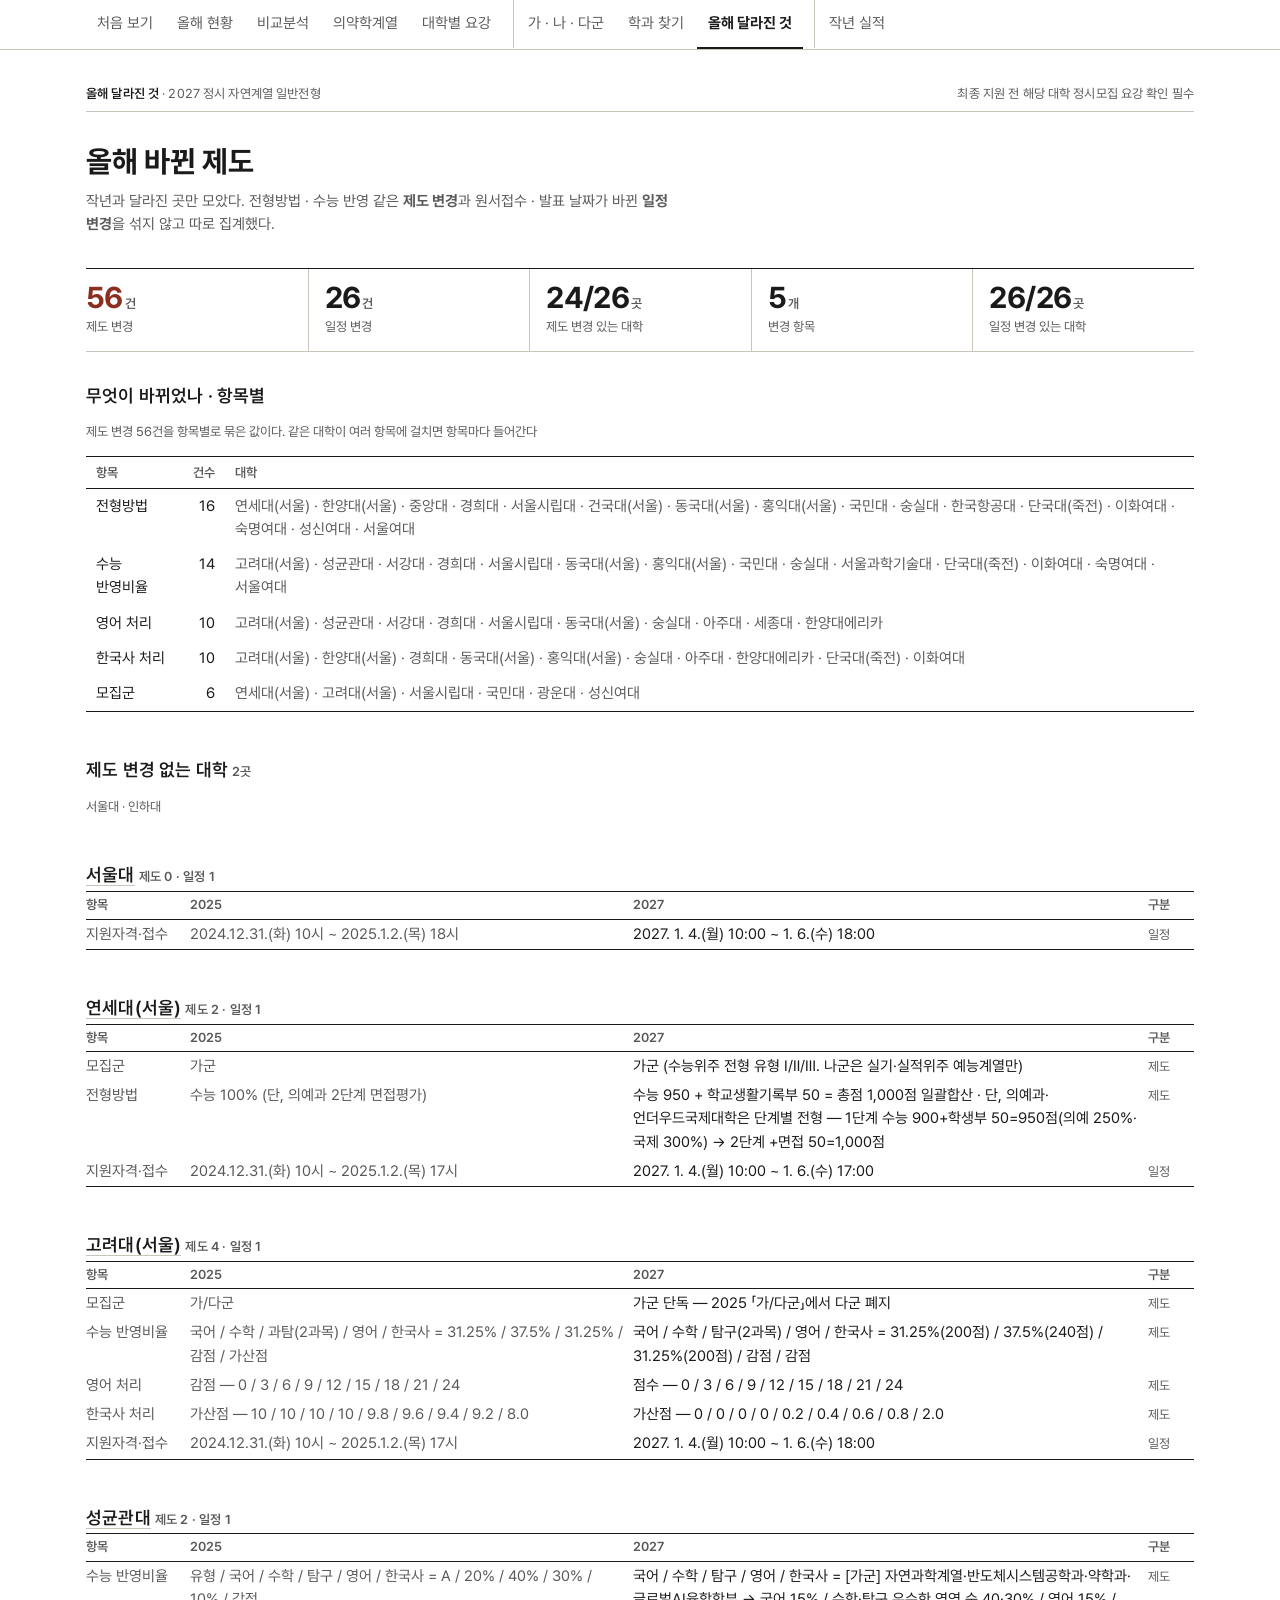
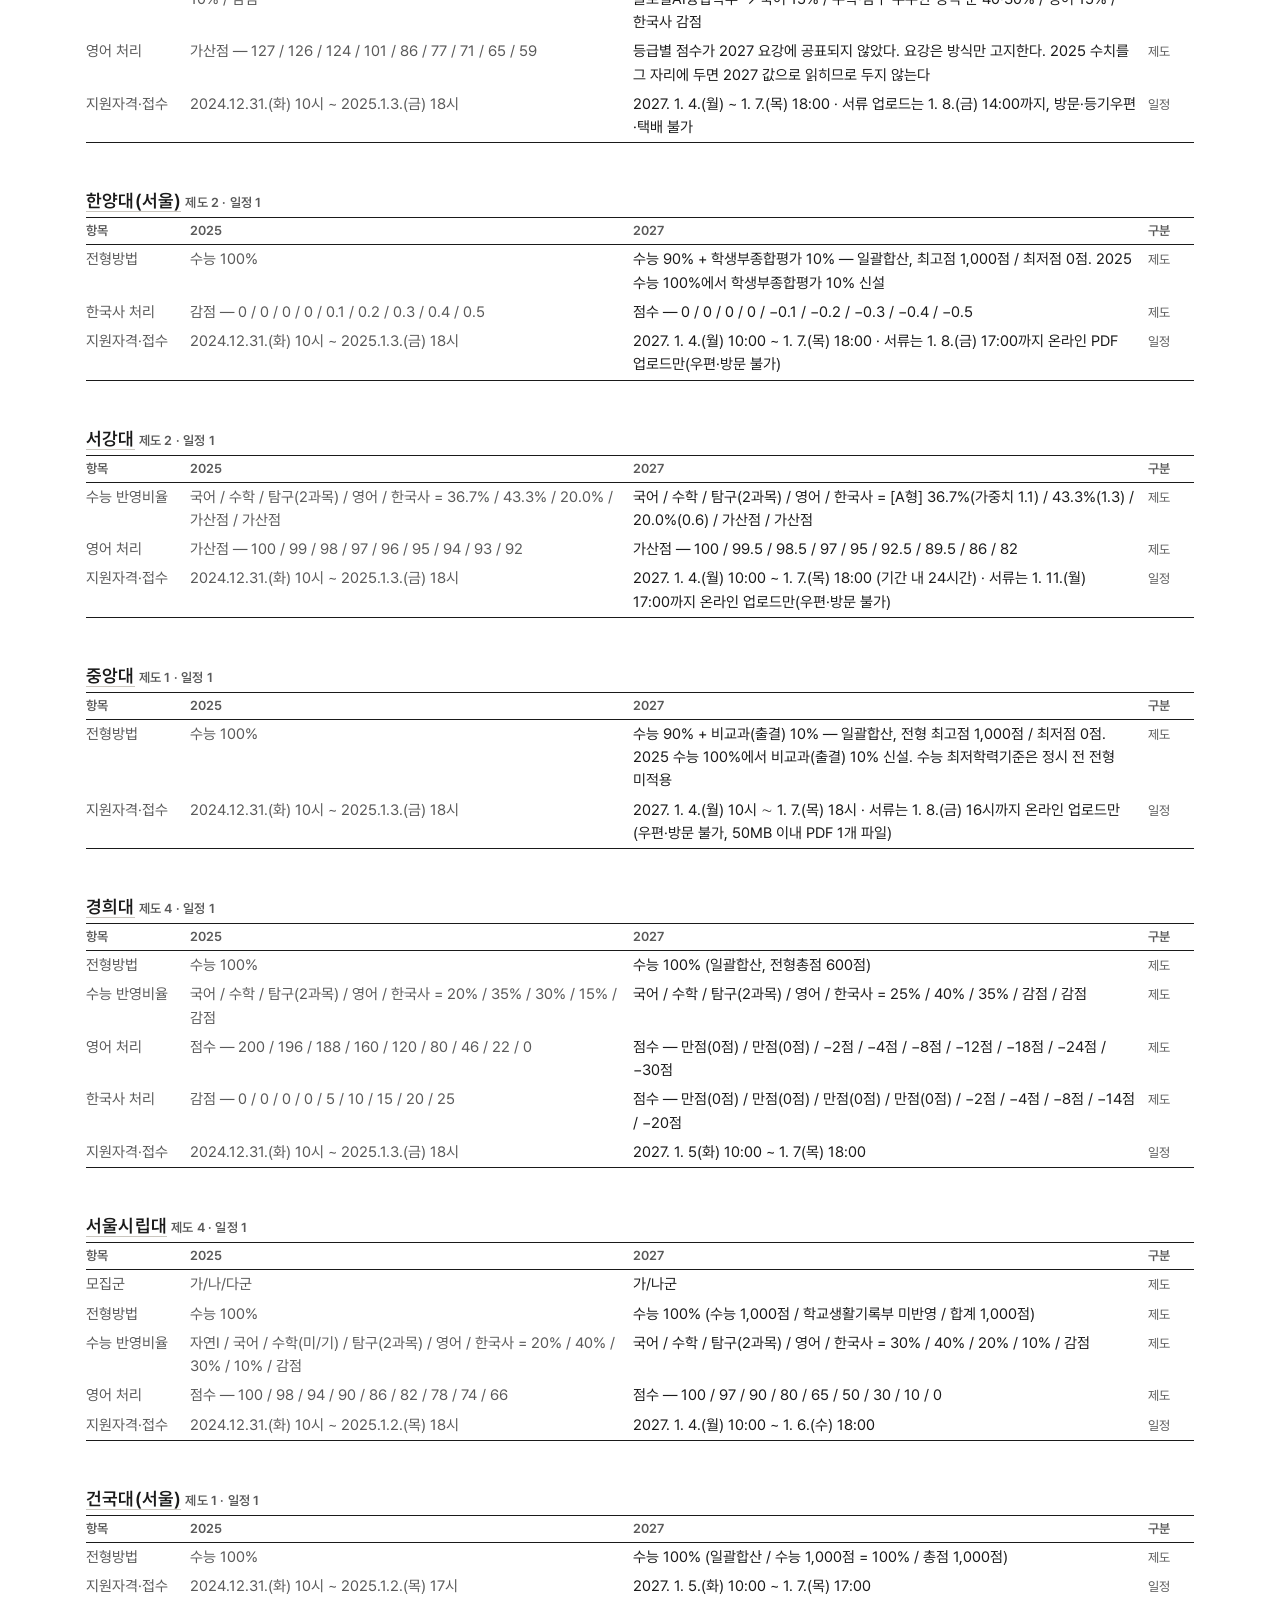
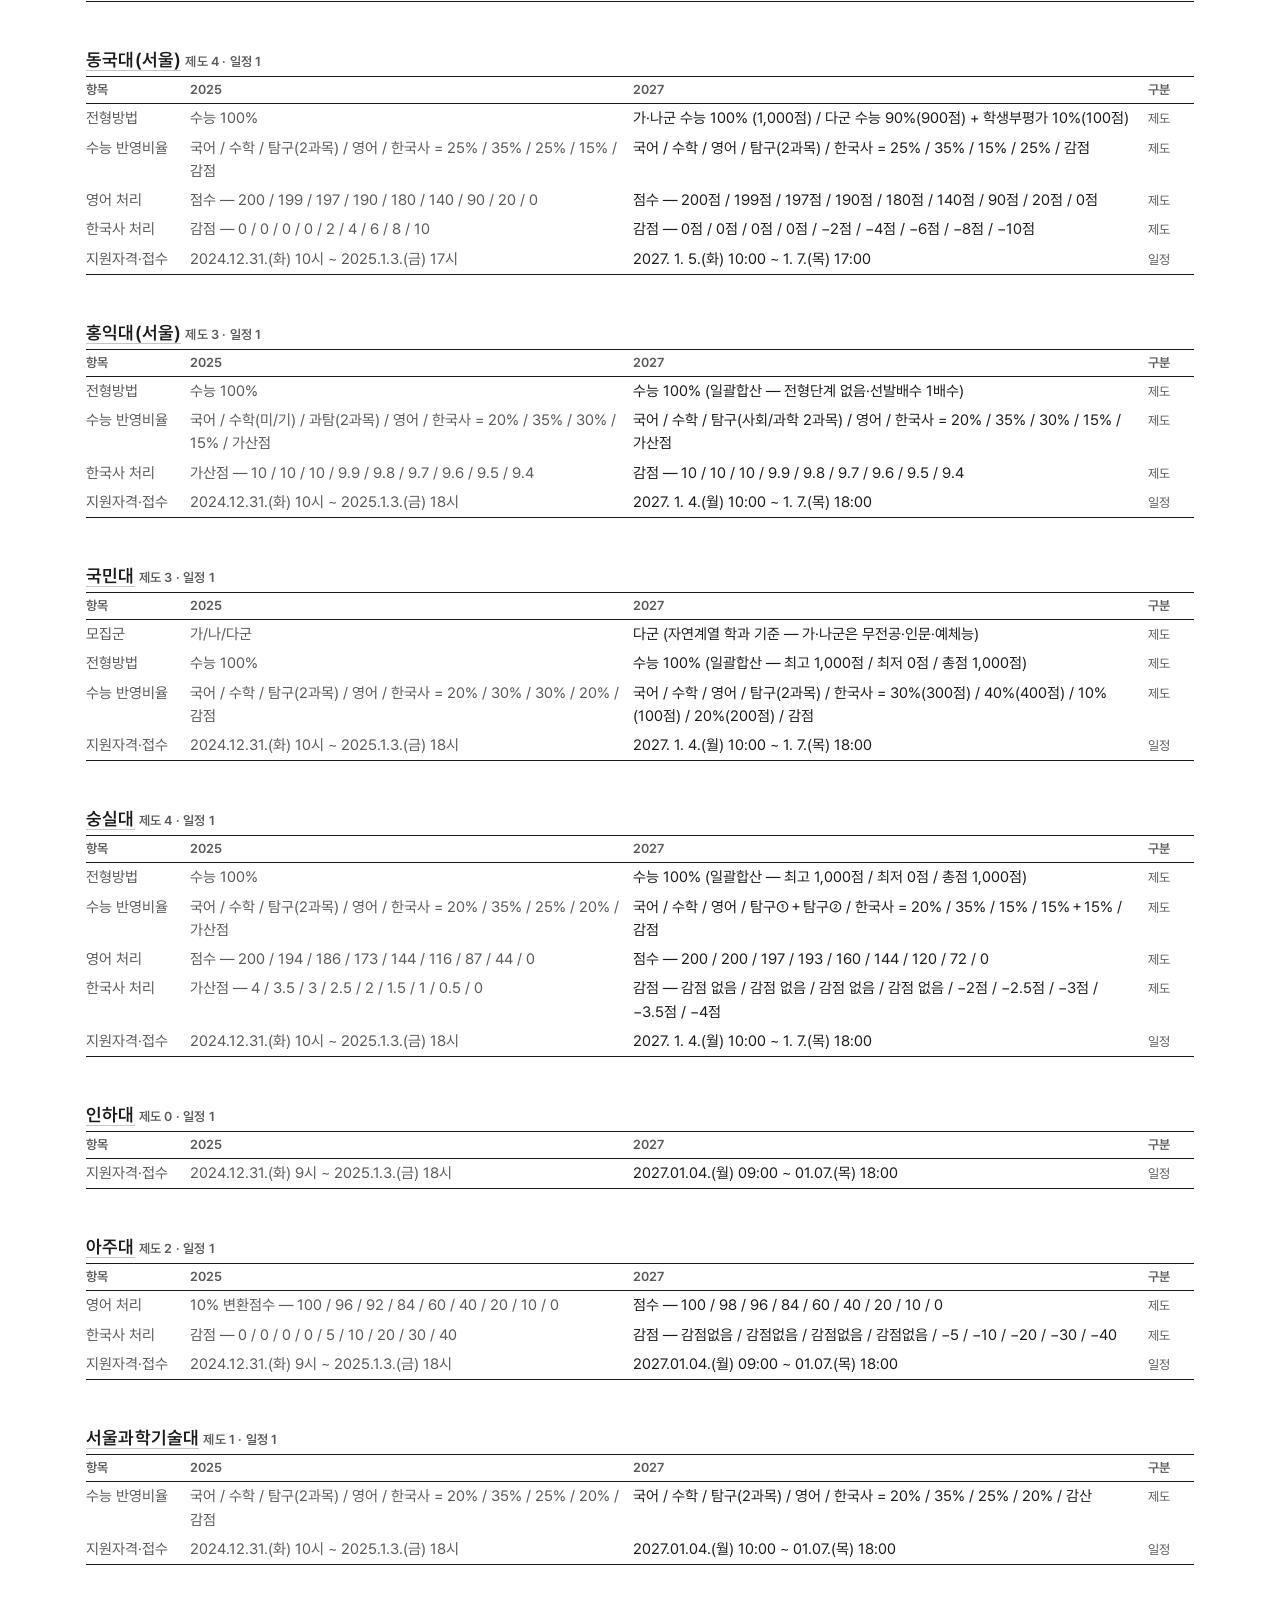
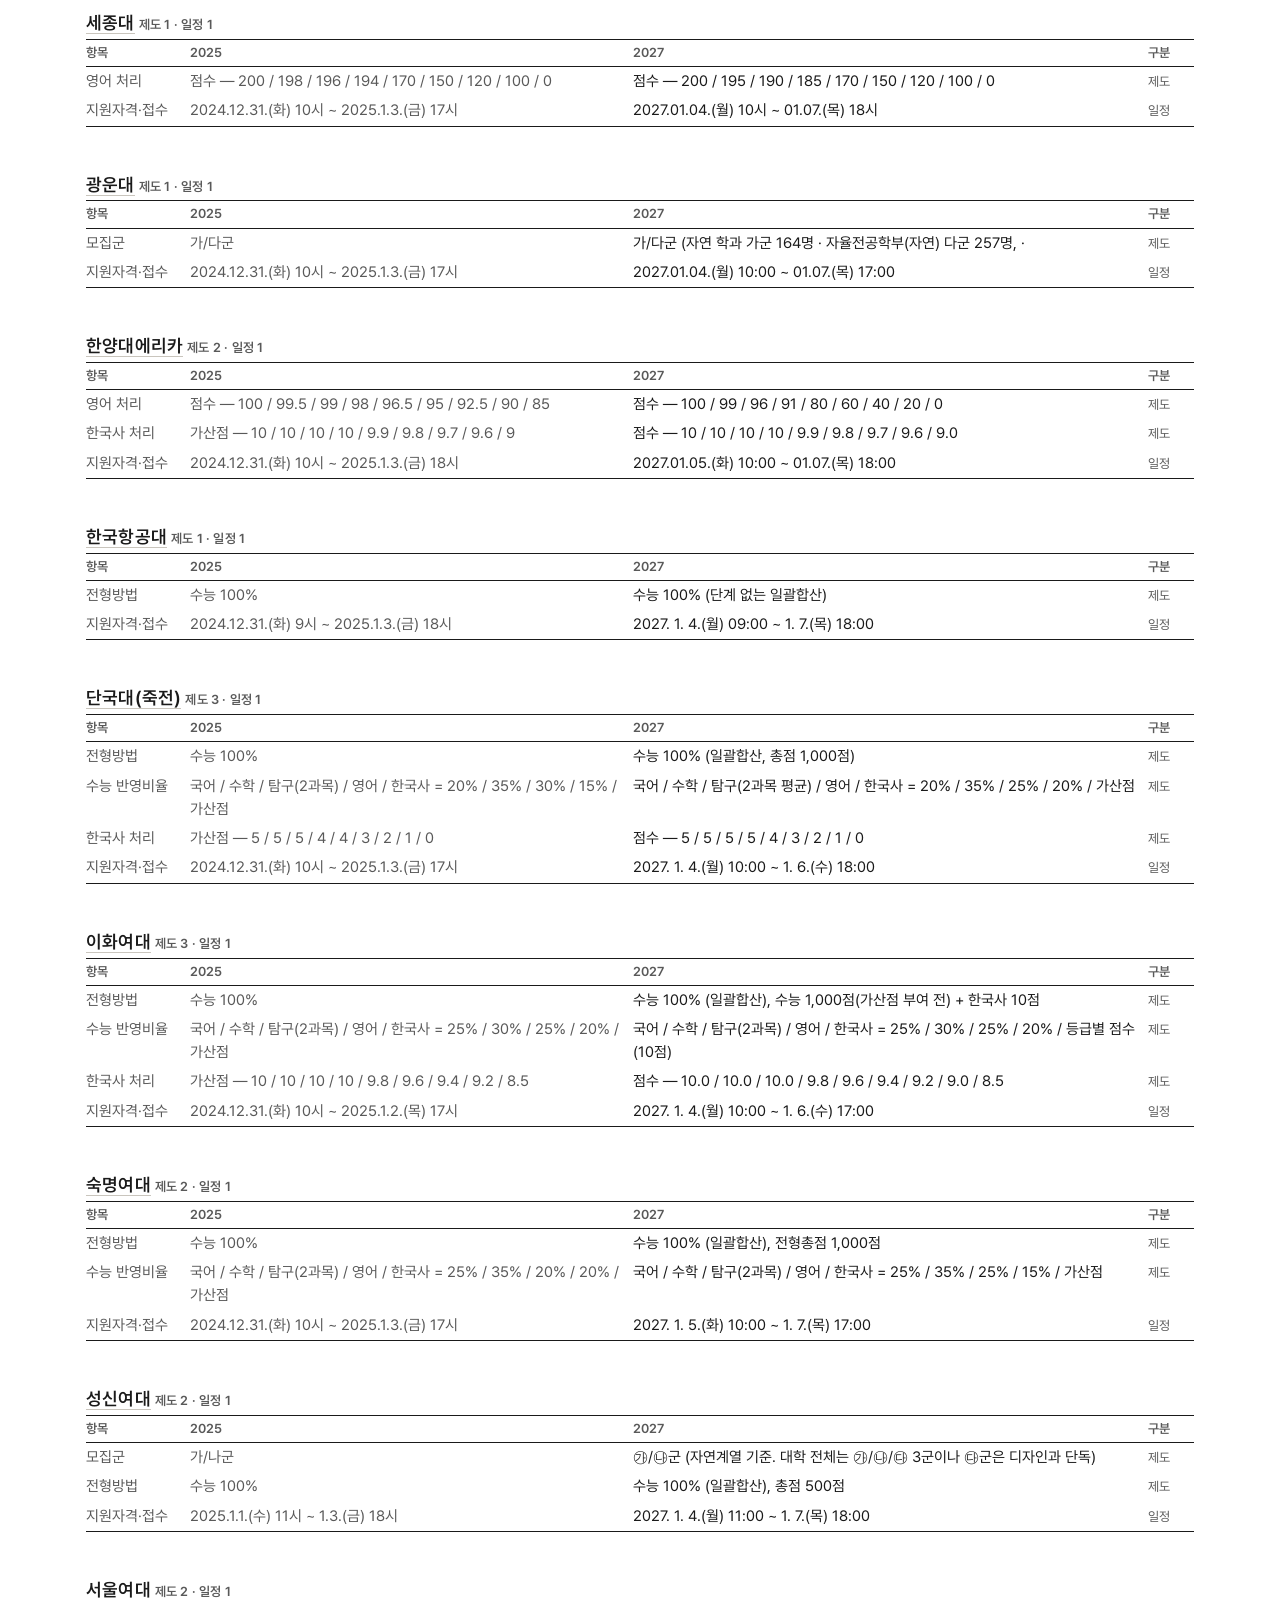
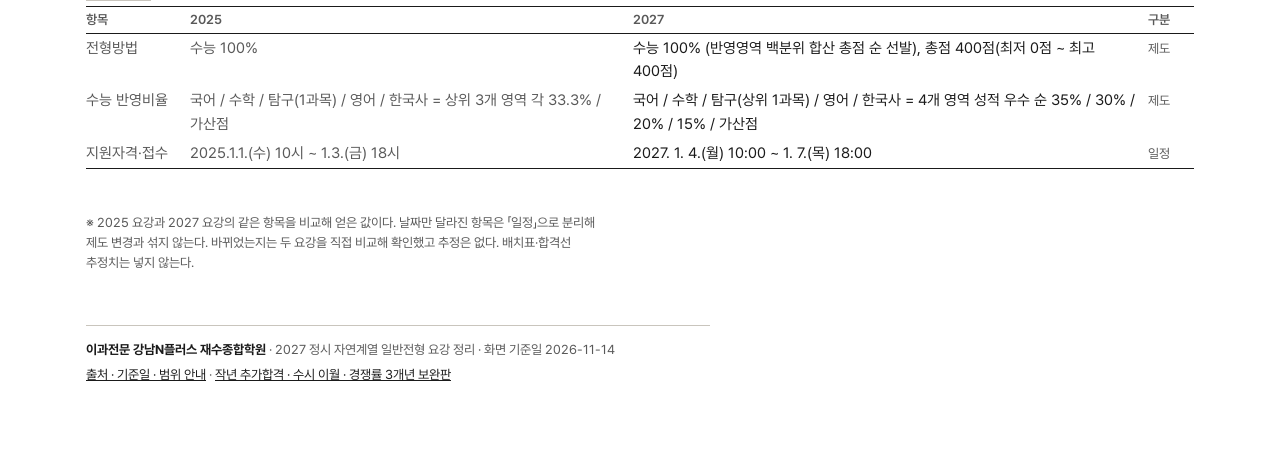
==== commit 6cc8439b: "링크 하나로 통합 — 보완판 4화면을 plus/ 가지로 편입 두 주소로 갈라져 있던 묶음을 한 주소로 합친다. 두 면을 잇는 문장이 바깥 URL 에서 내부 링크로 바뀌어 check" ====
--- a/changes/index.html
+++ b/changes/index.html
@@ -7,7 +7,7 @@
 <link rel="icon" href="data:image/svg+xml,<svg%20xmlns='http://www.w3.org/2000/svg'%20viewBox='0%200%2016%2016'><rect%20width='16'%20height='16'%20fill='%23F7F6F3'/><rect%20x='1'%20y='3'%20width='4'%20height='10'%20fill='%231F5D73'/><rect%20x='6'%20y='3'%20width='4'%20height='10'%20fill='%237A3B5E'/><rect%20x='11'%20y='3'%20width='4'%20height='10'%20fill='%236A5A1E'/></svg>">
 <link rel="stylesheet" href="../site.css">
 </head><body>
-<nav class="gnav"><div class="gnav-in"><a class="" href="../index.html">처음 보기</a><a class="" href="../national/index.html">올해 현황</a><a class="" href="../compare/index.html">비교분석</a><a class="" href="../medical/index.html">의약학계열</a><a class="" href="../univ/index.html">대학별 요강</a><a class="sep" href="../gun/index.html">가 · 나 · 다군</a><a class="" href="../units/index.html">학과 찾기</a><span class="on">올해 달라진 것</span></div></nav>
+<nav class="gnav"><div class="gnav-in"><a class="" href="../index.html">처음 보기</a><a class="" href="../national/index.html">올해 현황</a><a class="" href="../compare/index.html">비교분석</a><a class="" href="../medical/index.html">의약학계열</a><a class="" href="../univ/index.html">대학별 요강</a><a class="sep" href="../gun/index.html">가 · 나 · 다군</a><a class="" href="../units/index.html">학과 찾기</a><span class="on">올해 달라진 것</span><a class="sep" href="../plus/index.html">작년 실적</a></div></nav>
 <script>/* 내비가 어떤 이유로든 가로로 넘칠 때만(scrollWidth>clientWidth) 현재 칸을
 가운데로 끌어온다. 지금은 좁은 화면에서 두 줄로 접으므로 평소엔 아무 일도 하지 않는다 —
 칸이 더 늘어 한 줄에 안 들어가는 날의 안전장치로 남겨 둔다. 쪽 세로 위치는 건드리지
@@ -109,5 +109,5 @@
 <p class="note">※ 2025 요강과 2027 요강의 같은 항목을 비교해 얻은 값이다. 날짜만 달라진 항목은
 「일정」으로 분리해 제도 변경과 섞지 않는다. 바뀌었는지는 두 요강을 직접 비교해 확인했고
 추정은 없다. 배치표·합격선 추정치는 넣지 않는다.</p>
-<footer class="foot"><p><b>이과전문 강남N플러스 재수종합학원</b> · 2027 정시 자연계열 일반전형 요강 정리 · 화면 기준일 2026-11-14</p><p><a href="../index.html#notice">출처 · 기준일 · 범위 안내</a> · <a href="https://mincheol10007.github.io/jeongsi-2027-plus/">작년 추가합격 · 수시 이월 · 경쟁률 3개년 보완판 ↗</a></p></footer>
+<footer class="foot"><p><b>이과전문 강남N플러스 재수종합학원</b> · 2027 정시 자연계열 일반전형 요강 정리 · 화면 기준일 2026-11-14</p><p><a href="../index.html#notice">출처 · 기준일 · 범위 안내</a> · <a href="../plus/index.html">작년 추가합격 · 수시 이월 · 경쟁률 3개년 보완판</a></p></footer>
 </div></body></html>
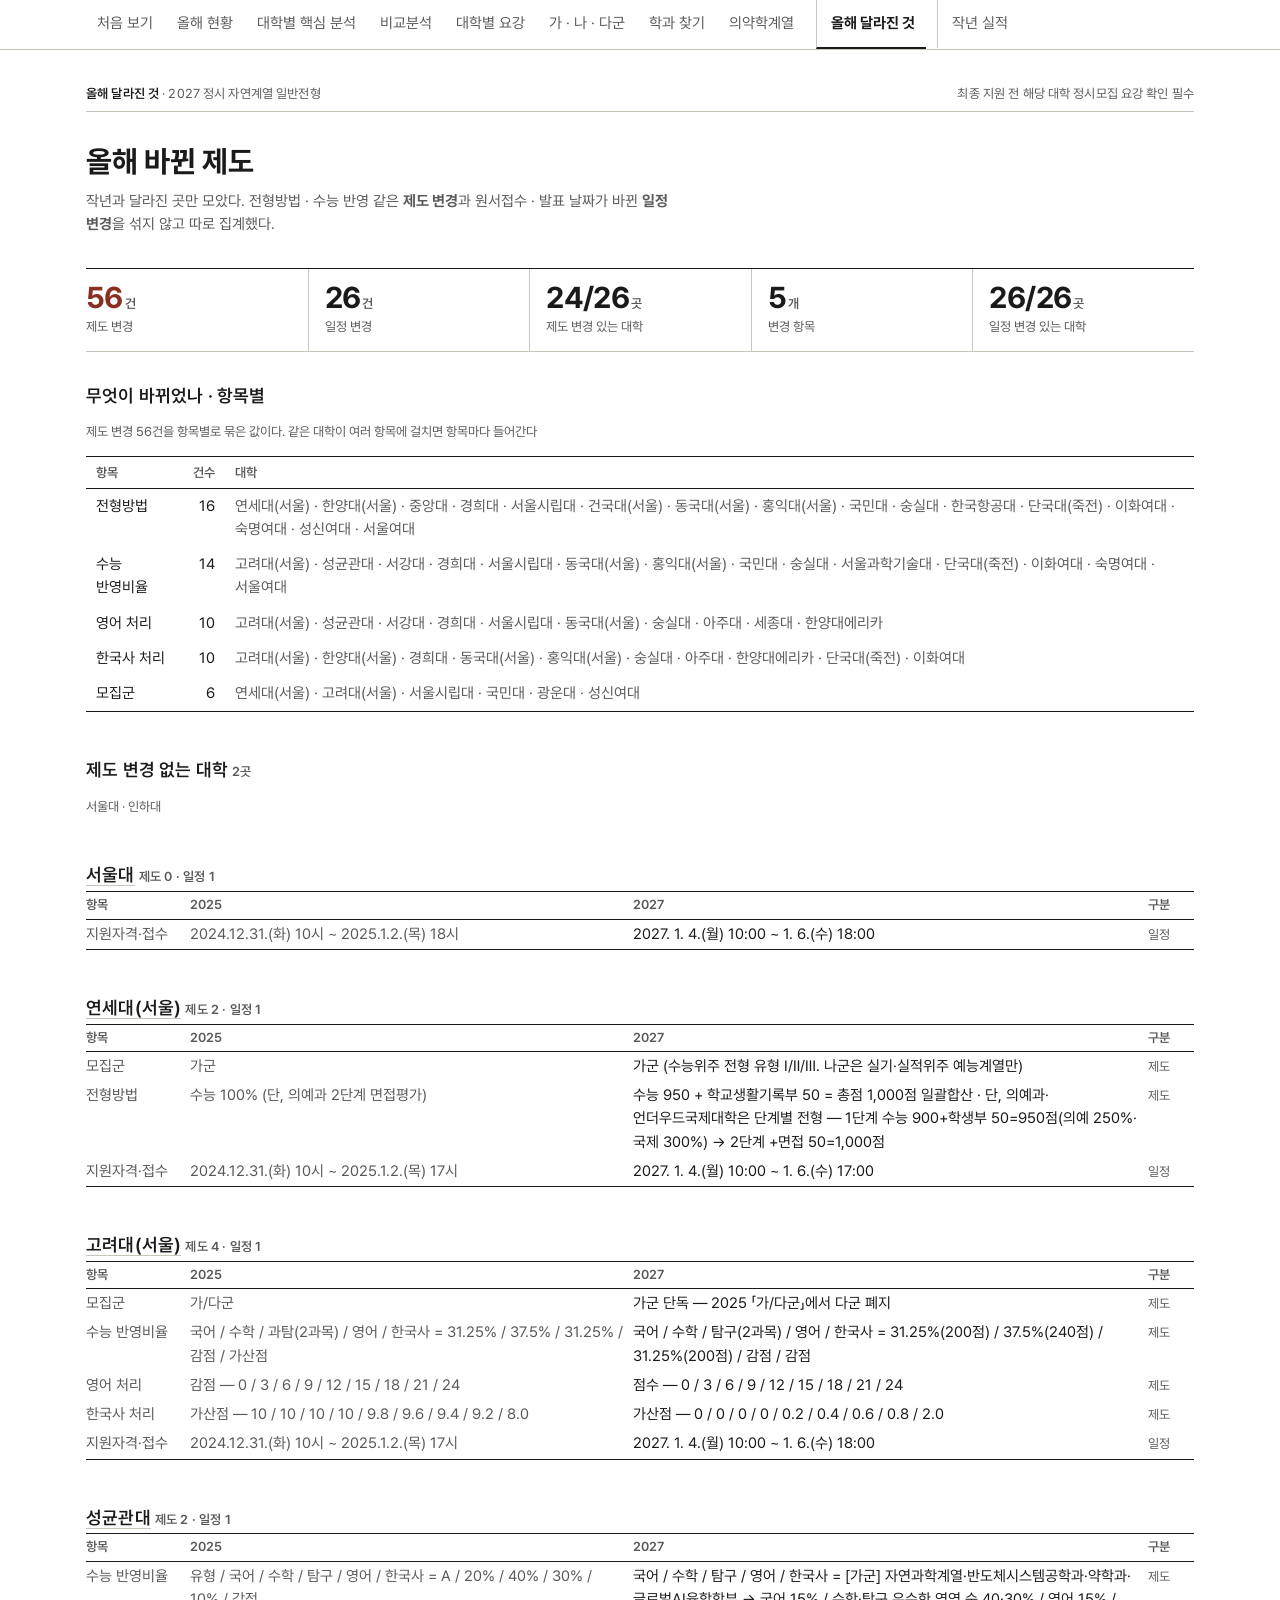
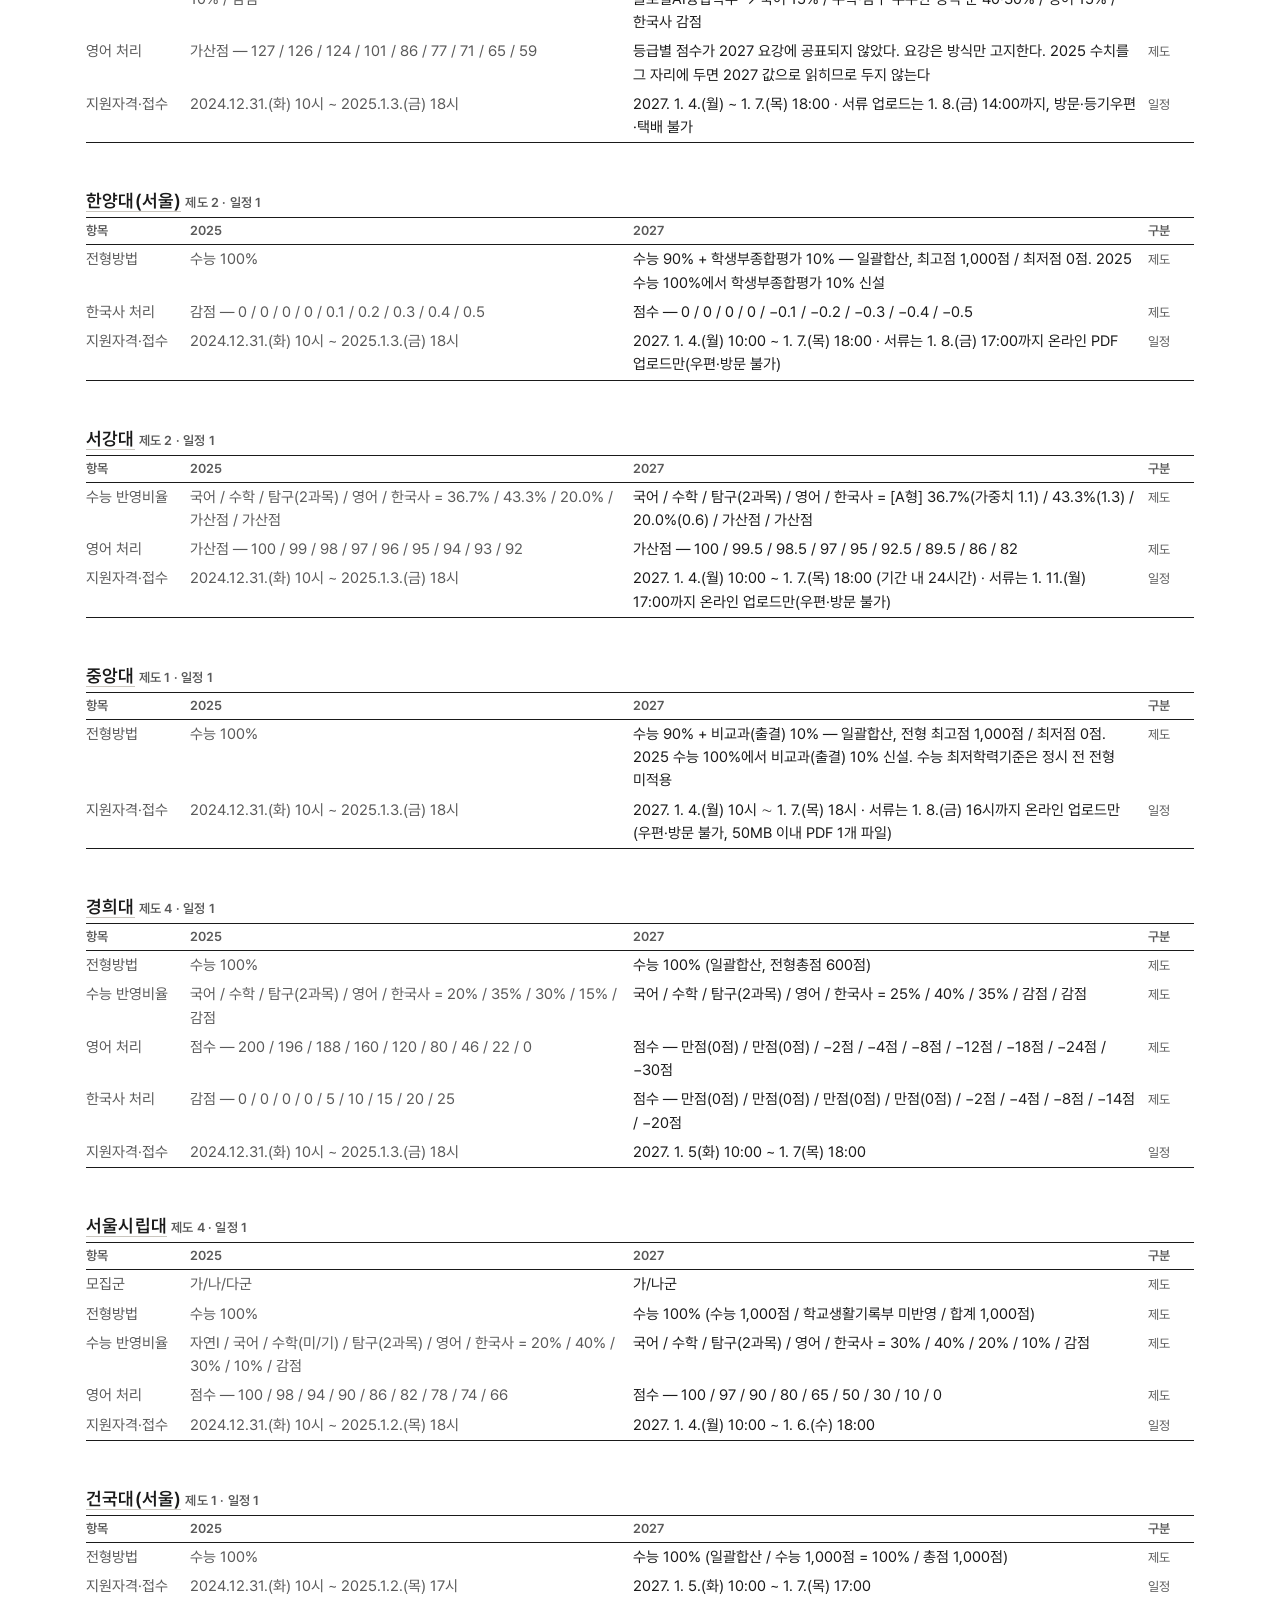
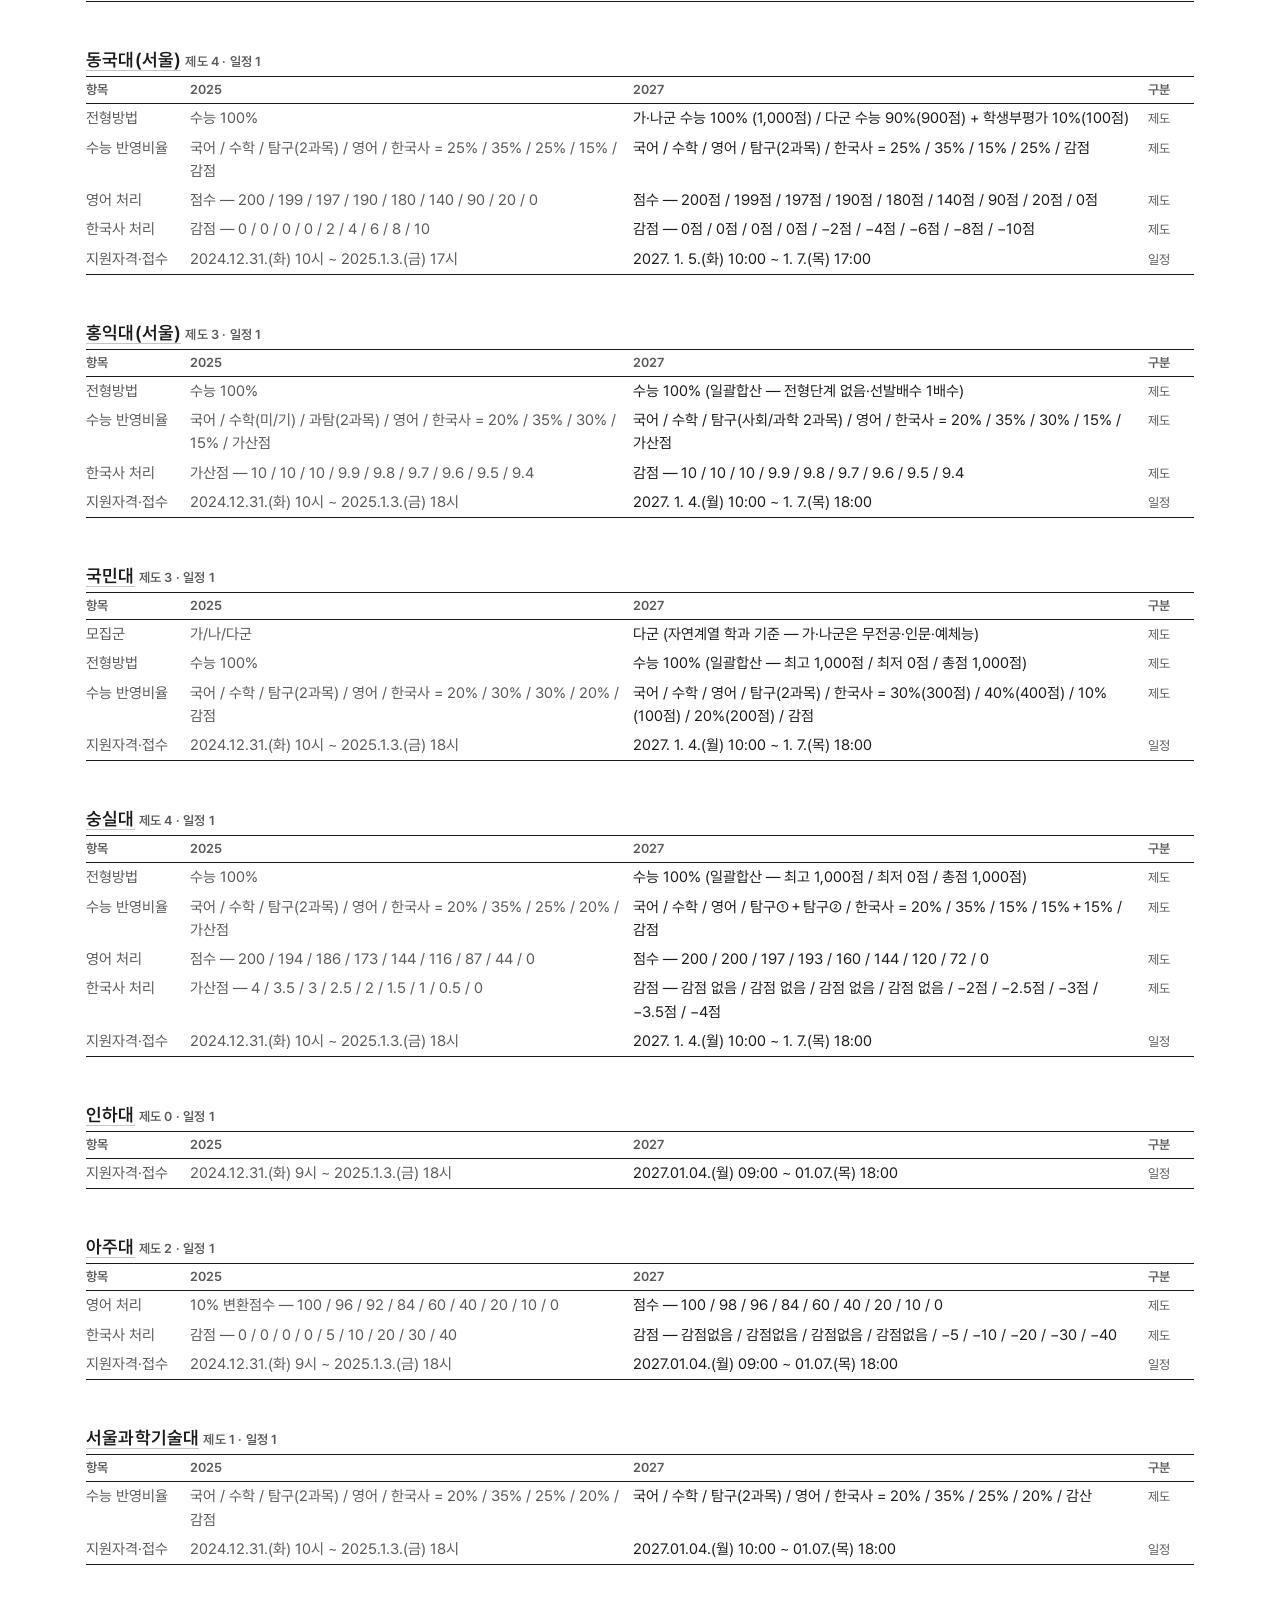
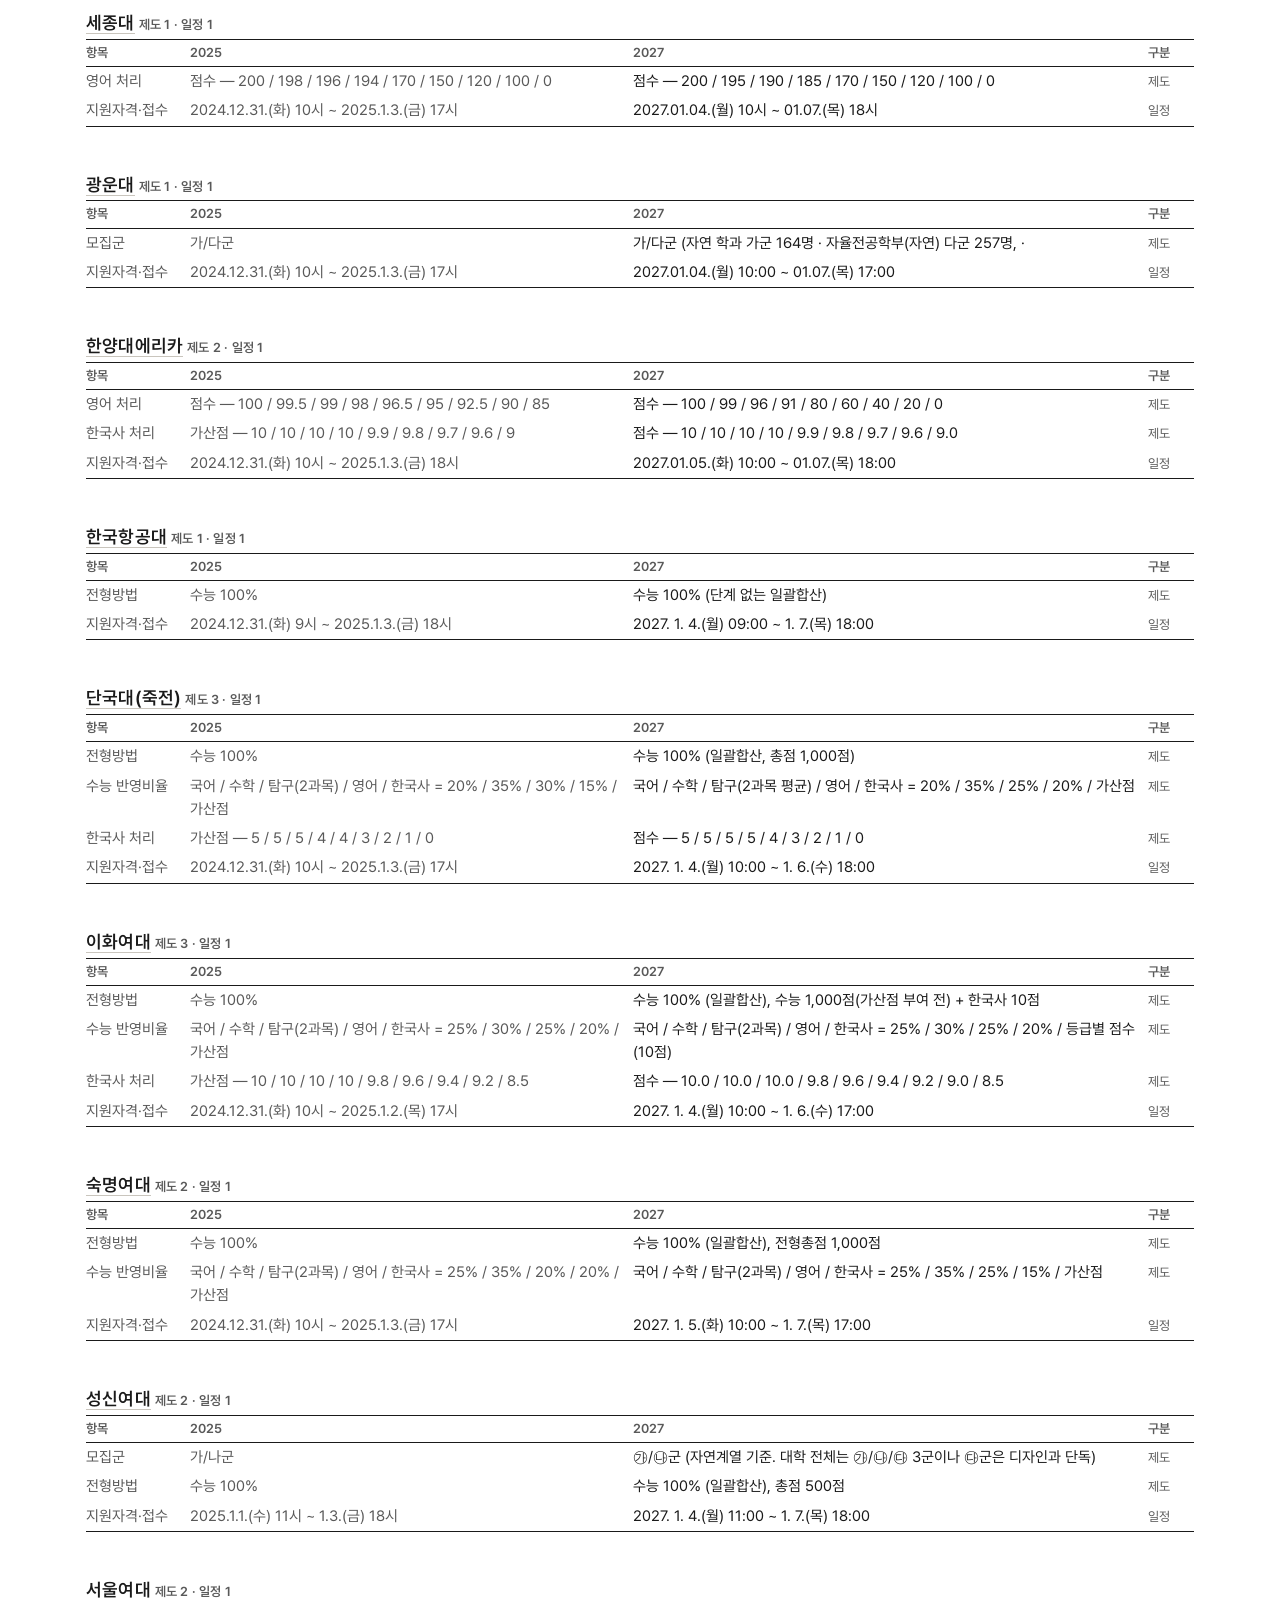
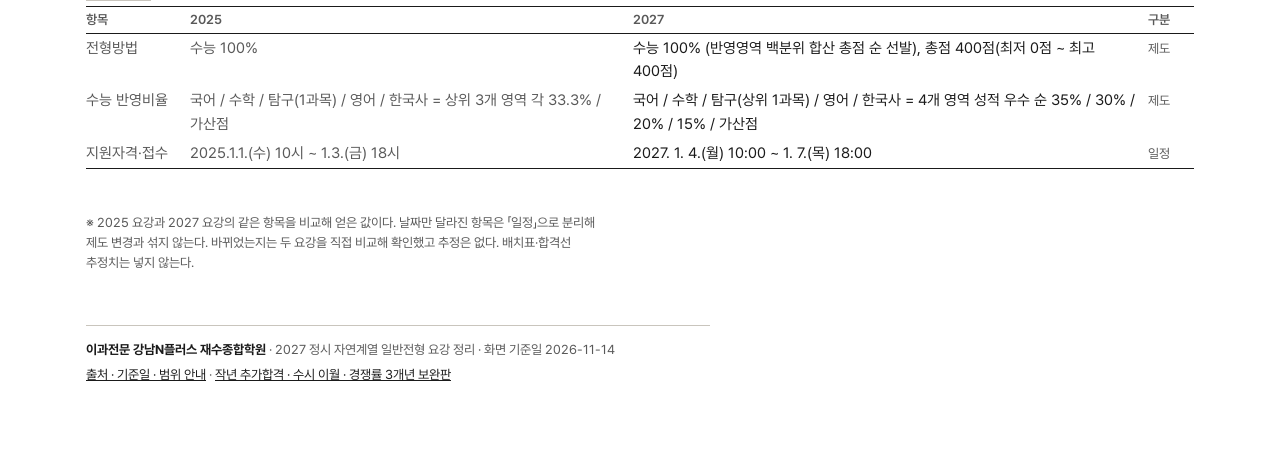
==== commit 3e6cc322: "입구를 카드 8칸으로 · 대학별 핵심 분석(원문 Ⅱ장) 화면 신설 첫 화면에서 머리 내비를 걷고 카드가 바로 오게 했다. 카드는 칸 전체가 링크다. 핵심 분석은 26곳을 세 줄 요" ====
--- a/changes/index.html
+++ b/changes/index.html
@@ -7,9 +7,9 @@
 <link rel="icon" href="data:image/svg+xml,<svg%20xmlns='http://www.w3.org/2000/svg'%20viewBox='0%200%2016%2016'><rect%20width='16'%20height='16'%20fill='%23F7F6F3'/><rect%20x='1'%20y='3'%20width='4'%20height='10'%20fill='%231F5D73'/><rect%20x='6'%20y='3'%20width='4'%20height='10'%20fill='%237A3B5E'/><rect%20x='11'%20y='3'%20width='4'%20height='10'%20fill='%236A5A1E'/></svg>">
 <link rel="stylesheet" href="../site.css">
 </head><body>
-<nav class="gnav"><div class="gnav-in"><a class="" href="../index.html">처음 보기</a><a class="" href="../national/index.html">올해 현황</a><a class="" href="../compare/index.html">비교분석</a><a class="" href="../medical/index.html">의약학계열</a><a class="" href="../univ/index.html">대학별 요강</a><a class="sep" href="../gun/index.html">가 · 나 · 다군</a><a class="" href="../units/index.html">학과 찾기</a><span class="on">올해 달라진 것</span><a class="sep" href="../plus/index.html">작년 실적</a></div></nav>
+<nav class="gnav"><div class="gnav-in"><a class="" href="../index.html">처음 보기</a><a class="" href="../national/index.html">올해 현황</a><a class="" href="../analysis/index.html">대학별 핵심 분석</a><a class="" href="../compare/index.html">비교분석</a><a class="" href="../univ/index.html">대학별 요강</a><a class="" href="../gun/index.html">가 · 나 · 다군</a><a class="" href="../units/index.html">학과 찾기</a><a class="" href="../medical/index.html">의약학계열</a><span class="on sep">올해 달라진 것</span><a class="sep" href="../plus/index.html">작년 실적</a></div></nav>
 <script>/* 내비가 어떤 이유로든 가로로 넘칠 때만(scrollWidth>clientWidth) 현재 칸을
-가운데로 끌어온다. 지금은 좁은 화면에서 두 줄로 접으므로 평소엔 아무 일도 하지 않는다 —
+가운데로 끌어온다. 좁은 화면에서는 두 줄로 접으므로 평소엔 아무 일도 하지 않는다.
 칸이 더 늘어 한 줄에 안 들어가는 날의 안전장치로 남겨 둔다. 쪽 세로 위치는 건드리지
 않으므로 scrollIntoView 는 쓰지 않는다. */
 (function(){var g=document.querySelector('.gnav-in'),o=g&&g.querySelector('.on');
--- a/site.css
+++ b/site.css
@@ -238,6 +238,17 @@
 .gpair{display:flex;gap:40px;flex-wrap:wrap;margin-top:17px}
 .gpair>div{min-width:0}
 
+/* 핵심 분석 카드 26장 (원문 Ⅱ장). 머리 · 요약 · 표는 상세 요강 화면과 **같은
+   클래스**를 쓴다 — 두 층이 같은 꼴로 보여야 「요약을 읽고 상세로 잇는다」가 성립한다.
+   상세와 다른 것은 둘뿐이다: 두 칸 격자에 담기고, 칸마다 상세로 가는 길이 붙는다. */
+.acards{display:grid;grid-template-columns:repeat(2,1fr);gap:0 38px}
+.a-card{min-width:0;margin:0 0 34px;scroll-margin-top:14px}
+.a-card .f8 td.lab{width:92px}
+.a-card .go{display:flex;align-items:center;min-height:52px;box-sizing:border-box;
+margin-top:11px;font-size:15px;font-weight:650;color:var(--ink);
+text-decoration:none;border-top:1px solid var(--rule);padding:15px 0 14px}
+.a-card .go:hover{background:var(--wash)}
+
 /* 전역 내비 — 8칸, 모든 페이지 같은 자리·같은 순서. 현재 위치만 무채색 반전 */
 .gnav{border-bottom:1px solid var(--rule);background:var(--paper)}
 .gnav-in{max-width:1180px;margin:0 auto;padding:0 36px;
@@ -321,11 +332,40 @@
 color:var(--ink);text-decoration:none;border-top:1px solid var(--rule);
 padding:15px 0 14px}
 .board .go:hover{background:var(--wash)}
+/* 입구 카드 여덟 칸 (집사 확정 2026-11-16).
+   상자 **전체**가 하나의 `a` 다. 칸 안 마지막 줄만 링크였던 구조가 집사 지적
+   「무엇을 클릭해야 하는지 알기 어렵다」의 원인이다. `display:grid` 를 링크에 직접
+   걸고 안쪽은 전부 `span` 으로 받는다 — `a` 안에 `a` 를 넣으면 바깥 링크가 끊긴다.
+   위계는 색이 아니라 윗선 두께로 준다 (카드 4px) — 색은 가/나/다에만 쓴다. */
+.cards{display:grid;grid-template-columns:repeat(4,1fr);gap:14px 16px;margin:0 0 38px}
+.cards .card{display:grid;grid-template-rows:auto auto auto 1fr auto auto;
+border-top:4px solid var(--ink);padding-top:12px;color:var(--ink);
+text-decoration:none}
+.cards .card:hover{background:var(--wash)}
+.cards .no{font-size:13px;font-weight:700;color:var(--ink);line-height:1;
+margin-bottom:5px}
+.cards .no b{font-size:38px;font-weight:700;letter-spacing:-.03em}
+.cards .gn{font-size:23px;font-weight:700;letter-spacing:-.01em;margin-top:2px}
+.cards .fm{font-size:13px;line-height:1.5;color:var(--sub);margin:3px 0 0;
+min-height:3em}
+.cards .wt{font-size:15px;line-height:1.6;margin:9px 0 0;background:var(--wash);
+padding:9px 11px}
+.cards .stat{font-size:15px;color:var(--sub);margin:4px 0 11px}
+.cards .stat b{color:var(--ink);font-weight:650;font-size:23px}
+/* 누름 자리 하한 44px 는 지키는 선이지 목표가 아니다 — 카드는 쪽에서 가장 많이
+   눌리는 자리라 안쪽 줄만으로도 52px 를 지킨다(WCAG 2.5.5 권장 44 · Material 48dp 위).
+   카드 전체 높이는 그 몇 배다. */
+.cards .go{display:flex;align-items:center;min-height:52px;box-sizing:border-box;
+margin-top:11px;font-size:15px;font-weight:650;
+border-top:1px solid var(--rule);padding:15px 0 14px}
 .morehead{font-size:13px;font-weight:600;color:var(--sub);letter-spacing:.02em;
 margin:0 0 7px}
 /* 「다음에 하는 일」 — 한 줄 텍스트로 두면 링크로 읽히지 않는다(2026-11-14 진단). */
-.more{display:grid;grid-template-columns:repeat(2,1fr);gap:0 24px;margin:0 0 38px}
-.more a{display:block;font-size:18px;color:var(--ink);text-decoration:none;
+/* 2급 한 줄 — 카드가 아니다. 카드 한 칸을 더 쓰면 여덟 칸의 위계가 평면이 된다.
+   누름 자리 하한 44px — 문장 속 링크가 아니라 **목록**이므로 인라인 예외 밖이다. */
+.more{display:grid;grid-template-columns:1fr;gap:0 24px;margin:0 0 38px}
+.more a{display:flex;align-items:center;flex-wrap:wrap;gap:0 9px;min-height:44px;
+box-sizing:border-box;font-size:18px;color:var(--ink);text-decoration:none;
 border-bottom:1px solid var(--rule);padding:9px 0}
 .more a:hover{background:var(--wash)}
 .more a b{font-weight:600}
@@ -397,6 +437,13 @@
     하한(0,2,1)은 같은 특정도로 풀어야 1칸에서 빈 줄이 남지 않는다. */
  .board.aux3 .wt{min-height:0}
  .board .list{min-height:0}
+ /* 입구 카드 · 핵심 분석 카드를 한 칸으로 내린다. 두 하한(`.cards .fm` 3em ·
+    `.cards .wt` 는 선언 안 했지만 `fm`)은 같은 특정도로 풀어야 1칸에서 빈 줄이
+    남지 않는다. 390px 에서 4칸을 그대로 두면 칸 폭 79px 로 정식명이 세로로
+    쪼개지며, 1fr 트랙은 글자를 쪼개며 끝까지 줄어들어 넘침으로는 안 잡힌다. */
+ .cards{grid-template-columns:1fr;gap:22px}
+ .cards .fm{min-height:0}
+ .acards{grid-template-columns:1fr;gap:0}
  .grid26{grid-template-columns:repeat(2,1fr)}
  /* 순서·숫자 칸은 쌓는다. 쌓인 칸에 왼쪽 구분선이 남으면 들여쓴 것처럼 읽힌다 */
  .lead .st,.kpi>div{flex:1 1 100%;padding-right:0}
